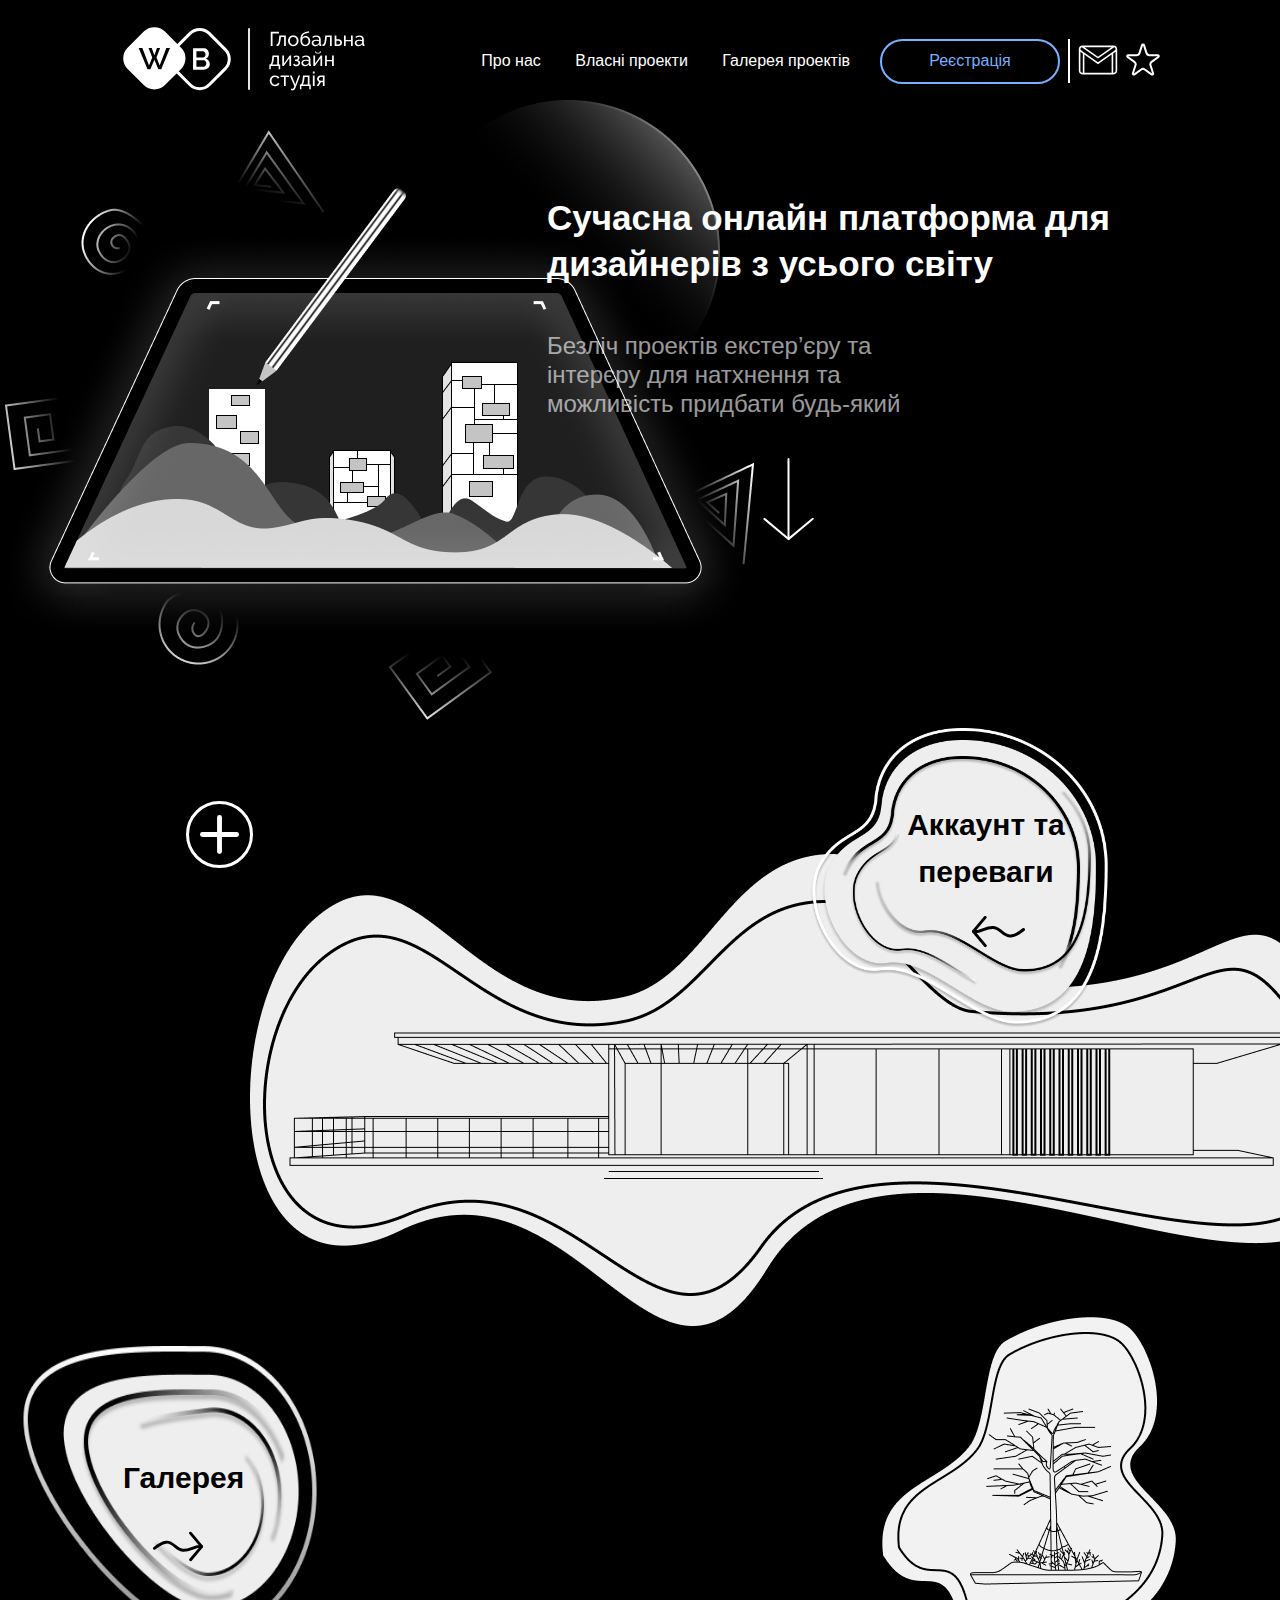
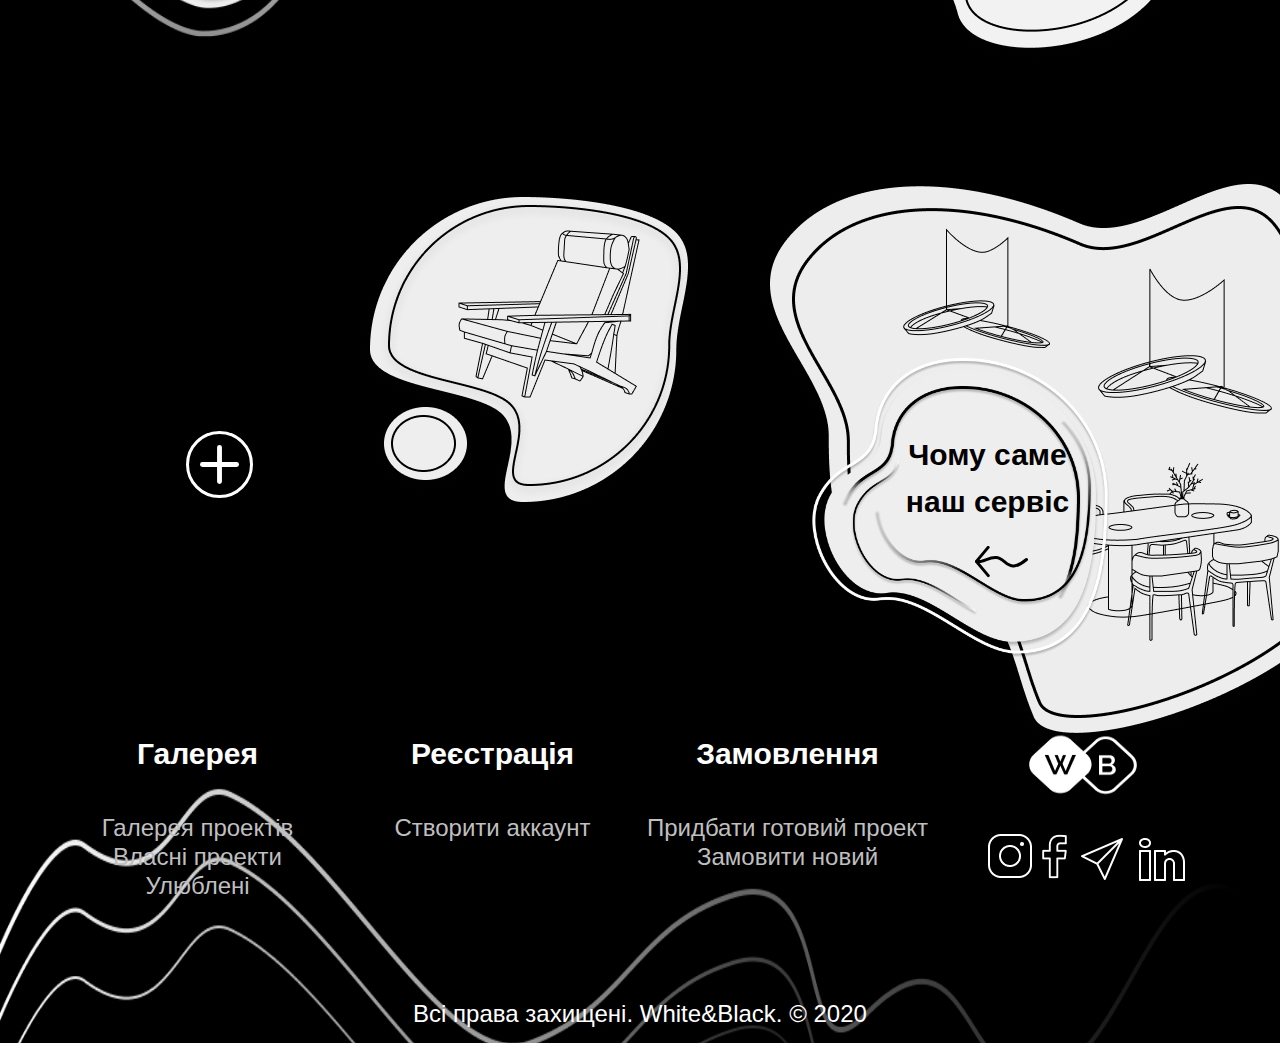
==== app/index.html @ 8dd47ee6 "1.0" ====
<!DOCTYPE html>
<html lang="en">
<head>
  <meta charset="UTF-8">
  <meta name="viewport" content="width=device-width, initial-scale=1.0">
  <meta http-equiv="X-UA-Compatible" content="ie=edge">
  <title>PhotoVorot</title>
  <link href="https://fonts.googleapis.com/css?family=Fira+Sans:100,300,400,500,800&display=swap" rel="stylesheet">
  <link rel="stylesheet" href="css/style.min.css">
</head>
<body>

    
  <header class="header">

    
    <div class="header__logo">
      <svg width="263" height="76" viewBox="0 0 263 76" fill="none" xmlns="http://www.w3.org/2000/svg">
        <path d="M92.7915 43.1704C92.7915 44.0304 92.6115 44.8004 92.2515 45.4804C91.9115 46.1604 91.4415 46.7404 90.8415 47.2204C90.2615 47.6804 89.5715 48.0404 88.7715 48.3004C87.9715 48.5404 87.1215 48.6604 86.2215 48.6604H76.0515V27.3604H87.0315C87.7715 27.3604 88.4415 27.5204 89.0415 27.8404C89.6415 28.1604 90.1515 28.5804 90.5715 29.1004C90.9915 29.6004 91.3115 30.1804 91.5315 30.8404C91.7715 31.4804 91.8915 32.1304 91.8915 32.7904C91.8915 33.8304 91.6215 34.8104 91.0815 35.7304C90.5615 36.6304 89.8115 37.3004 88.8315 37.7404C90.0515 38.1004 91.0115 38.7604 91.7115 39.7204C92.4315 40.6604 92.7915 41.8104 92.7915 43.1704ZM89.3415 42.5404C89.3415 42.1004 89.2615 41.6804 89.1015 41.2804C88.9615 40.8804 88.7615 40.5304 88.5015 40.2304C88.2615 39.9304 87.9615 39.6904 87.6015 39.5104C87.2415 39.3304 86.8515 39.2404 86.4315 39.2404H79.4115V45.7504H86.2215C86.6615 45.7504 87.0715 45.6704 87.4515 45.5104C87.8315 45.3304 88.1615 45.1004 88.4415 44.8204C88.7215 44.5204 88.9415 44.1804 89.1015 43.8004C89.2615 43.4004 89.3415 42.9804 89.3415 42.5404ZM79.4115 30.2704V36.5404H85.5915C86.0115 36.5404 86.3915 36.4604 86.7315 36.3004C87.0915 36.1404 87.4015 35.9304 87.6615 35.6704C87.9415 35.3904 88.1515 35.0604 88.2915 34.6804C88.4515 34.3004 88.5315 33.8804 88.5315 33.4204C88.5315 32.5004 88.2715 31.7504 87.7515 31.1704C87.2315 30.5704 86.5715 30.2704 85.7715 30.2704H79.4115Z" fill="white"/>
        <path d="M56.9502 47.6572C51.6781 42.3852 51.6781 33.8374 56.9502 28.5654L73.0936 12.422C78.3657 7.1499 86.9134 7.14991 92.1855 12.422L108.329 28.5654C113.601 33.8374 113.601 42.3852 108.329 47.6572L92.1855 63.8006C86.9134 69.0727 78.3657 69.0727 73.0936 63.8006L56.9502 47.6572Z" stroke="white" stroke-width="3"/>
        <rect y="37.3566" width="52.8302" height="52.8302" rx="15" transform="rotate(-45 0 37.3566)" fill="white"/>
        <path d="M31.5547 27.0711H34.7347L37.3447 34.3011L39.9847 27.0711H43.1347L39.5047 36.5511L42.6847 44.3811L49.3147 26.9811H53.0047L44.2147 48.2811H41.3347L37.3747 38.7411L33.3847 48.2811H30.5047L21.7147 26.9811H25.3747L32.0347 44.3811L35.2147 36.5511L31.5547 27.0711Z" fill="black"/>
        <line opacity="0.9" x1="132" y1="68" x2="132" y2="8" stroke="white" stroke-width="2" stroke-linecap="round"/>
        <path d="M161.92 12.4H155.54V25H153.74V10.8H161.92V12.4ZM159.346 23.56C159.772 23.52 160.126 23.42 160.406 23.26C160.699 23.0867 160.939 22.7867 161.126 22.36C161.326 21.92 161.492 21.3133 161.626 20.54C161.759 19.7533 161.892 18.7333 162.026 17.48L162.346 14.56H168.846V25H167.126V15.94H163.966L163.666 18.2C163.479 19.56 163.279 20.68 163.066 21.56C162.866 22.4267 162.612 23.12 162.306 23.64C161.999 24.1467 161.632 24.5067 161.206 24.72C160.779 24.9333 160.259 25.06 159.646 25.1L159.346 23.56ZM176.281 25.2C175.494 25.2 174.774 25.0533 174.121 24.76C173.481 24.4667 172.927 24.0733 172.461 23.58C172.007 23.0867 171.654 22.5133 171.401 21.86C171.147 21.2067 171.021 20.52 171.021 19.8C171.021 19.0667 171.147 18.3733 171.401 17.72C171.667 17.0667 172.027 16.4933 172.481 16C172.947 15.5067 173.501 15.1133 174.141 14.82C174.794 14.5267 175.507 14.38 176.281 14.38C177.054 14.38 177.767 14.5267 178.421 14.82C179.074 15.1133 179.627 15.5067 180.081 16C180.547 16.4933 180.907 17.0667 181.161 17.72C181.427 18.3733 181.561 19.0667 181.561 19.8C181.561 20.52 181.434 21.2067 181.181 21.86C180.927 22.5133 180.567 23.0867 180.101 23.58C179.634 24.0733 179.074 24.4667 178.421 24.76C177.781 25.0533 177.067 25.2 176.281 25.2ZM172.821 19.82C172.821 20.3667 172.907 20.8733 173.081 21.34C173.267 21.8067 173.514 22.2133 173.821 22.56C174.141 22.9067 174.507 23.18 174.921 23.38C175.347 23.58 175.801 23.68 176.281 23.68C176.761 23.68 177.207 23.58 177.621 23.38C178.047 23.18 178.421 22.9067 178.741 22.56C179.061 22.2 179.307 21.7867 179.481 21.32C179.667 20.84 179.761 20.3267 179.761 19.78C179.761 19.2467 179.667 18.7467 179.481 18.28C179.307 17.8 179.061 17.3867 178.741 17.04C178.421 16.68 178.047 16.4 177.621 16.2C177.207 16 176.761 15.9 176.281 15.9C175.801 15.9 175.347 16.0067 174.921 16.22C174.507 16.42 174.141 16.7 173.821 17.06C173.514 17.4067 173.267 17.82 173.081 18.3C172.907 18.7667 172.821 19.2733 172.821 19.82ZM188.753 12.48C187.713 12.7467 186.893 13.2067 186.293 13.86C185.693 14.5133 185.3 15.4533 185.113 16.68C185.58 16.12 186.113 15.7 186.713 15.42C187.313 15.1267 187.96 14.98 188.653 14.98C189.32 14.98 189.933 15.1133 190.493 15.38C191.067 15.6333 191.56 15.9933 191.973 16.46C192.387 16.9267 192.707 17.48 192.933 18.12C193.173 18.7467 193.293 19.4267 193.293 20.16C193.293 20.9067 193.167 21.5933 192.913 22.22C192.673 22.8333 192.333 23.36 191.893 23.8C191.453 24.24 190.92 24.5867 190.293 24.84C189.68 25.08 188.993 25.2 188.233 25.2C186.633 25.2 185.42 24.64 184.593 23.52C183.767 22.4 183.353 20.7667 183.353 18.62C183.353 16.4467 183.8 14.74 184.693 13.5C185.6 12.2467 186.913 11.4067 188.633 10.98L191.933 10.18L192.253 11.62L188.753 12.48ZM185.153 20.04C185.153 20.5733 185.233 21.0667 185.393 21.52C185.553 21.9733 185.773 22.3667 186.053 22.7C186.347 23.0333 186.687 23.2933 187.073 23.48C187.473 23.6667 187.907 23.76 188.373 23.76C188.827 23.76 189.247 23.6733 189.633 23.5C190.02 23.3267 190.347 23.0867 190.613 22.78C190.893 22.46 191.107 22.08 191.253 21.64C191.413 21.2 191.493 20.72 191.493 20.2C191.493 19.6667 191.413 19.18 191.253 18.74C191.093 18.2867 190.873 17.9 190.593 17.58C190.313 17.26 189.973 17.0133 189.573 16.84C189.173 16.6667 188.733 16.58 188.253 16.58C187.787 16.58 187.36 16.6667 186.973 16.84C186.6 17 186.28 17.2333 186.013 17.54C185.747 17.8467 185.533 18.2133 185.373 18.64C185.227 19.0533 185.153 19.52 185.153 20.04ZM198.17 25.2C197.677 25.2 197.217 25.12 196.79 24.96C196.364 24.7867 195.99 24.5533 195.67 24.26C195.364 23.9667 195.117 23.6267 194.93 23.24C194.757 22.84 194.67 22.4067 194.67 21.94C194.67 21.46 194.777 21.0267 194.99 20.64C195.204 20.24 195.504 19.9 195.89 19.62C196.29 19.34 196.757 19.12 197.29 18.96C197.837 18.8 198.43 18.72 199.07 18.72C199.577 18.72 200.09 18.7667 200.61 18.86C201.13 18.9533 201.59 19.08 201.99 19.24V18.4C201.99 17.5467 201.75 16.88 201.27 16.4C200.79 15.9067 200.11 15.66 199.23 15.66C198.177 15.66 197.07 16.0667 195.91 16.88L195.33 15.74C196.677 14.8333 198.03 14.38 199.39 14.38C200.764 14.38 201.83 14.7467 202.59 15.48C203.364 16.2133 203.75 17.2467 203.75 18.58V22.84C203.75 23.2533 203.937 23.4667 204.31 23.48V25C204.124 25.0267 203.97 25.0467 203.85 25.06C203.73 25.0733 203.604 25.08 203.47 25.08C203.124 25.08 202.844 24.98 202.63 24.78C202.43 24.5667 202.31 24.3133 202.27 24.02L202.23 23.28C201.764 23.9067 201.17 24.3867 200.45 24.72C199.744 25.04 198.984 25.2 198.17 25.2ZM198.63 23.88C199.257 23.88 199.837 23.7667 200.37 23.54C200.917 23.3 201.33 22.9867 201.61 22.6C201.864 22.3467 201.99 22.0867 201.99 21.82V20.28C201.137 19.9467 200.25 19.78 199.33 19.78C198.45 19.78 197.73 19.9667 197.17 20.34C196.624 20.7133 196.35 21.2 196.35 21.8C196.35 22.0933 196.404 22.3667 196.51 22.62C196.63 22.8733 196.79 23.0933 196.99 23.28C197.204 23.4667 197.45 23.6133 197.73 23.72C198.01 23.8267 198.31 23.88 198.63 23.88ZM205.244 23.56C205.671 23.52 206.024 23.42 206.304 23.26C206.597 23.0867 206.837 22.7867 207.024 22.36C207.224 21.92 207.391 21.3133 207.524 20.54C207.657 19.7533 207.791 18.7333 207.924 17.48L208.244 14.56H214.744V25H213.024V15.94H209.864L209.564 18.2C209.377 19.56 209.177 20.68 208.964 21.56C208.764 22.4267 208.511 23.12 208.204 23.64C207.897 24.1467 207.531 24.5067 207.104 24.72C206.677 24.9333 206.157 25.06 205.544 25.1L205.244 23.56ZM217.659 14.56H219.379V18.16H221.359C221.813 18.16 222.253 18.2333 222.679 18.38C223.119 18.5133 223.506 18.7267 223.839 19.02C224.186 19.3 224.466 19.66 224.679 20.1C224.893 20.5267 224.999 21.0333 224.999 21.62C224.999 22.2067 224.893 22.7133 224.679 23.14C224.466 23.5667 224.186 23.92 223.839 24.2C223.506 24.4667 223.119 24.6667 222.679 24.8C222.239 24.9333 221.793 25 221.339 25H217.659V14.56ZM221.339 23.52C221.913 23.52 222.373 23.3667 222.719 23.06C223.079 22.74 223.259 22.26 223.259 21.62C223.259 20.9667 223.066 20.4733 222.679 20.14C222.306 19.8067 221.866 19.64 221.359 19.64H219.379V23.52H221.339ZM228.715 18.9H233.995V14.56H235.715V25H233.995V20.36H228.715V25H226.995V14.56H228.715V18.9ZM241.276 25.2C240.782 25.2 240.322 25.12 239.896 24.96C239.469 24.7867 239.096 24.5533 238.776 24.26C238.469 23.9667 238.222 23.6267 238.036 23.24C237.862 22.84 237.776 22.4067 237.776 21.94C237.776 21.46 237.882 21.0267 238.096 20.64C238.309 20.24 238.609 19.9 238.996 19.62C239.396 19.34 239.862 19.12 240.396 18.96C240.942 18.8 241.536 18.72 242.176 18.72C242.682 18.72 243.196 18.7667 243.716 18.86C244.236 18.9533 244.696 19.08 245.096 19.24V18.4C245.096 17.5467 244.856 16.88 244.376 16.4C243.896 15.9067 243.216 15.66 242.336 15.66C241.282 15.66 240.176 16.0667 239.016 16.88L238.436 15.74C239.782 14.8333 241.136 14.38 242.496 14.38C243.869 14.38 244.936 14.7467 245.696 15.48C246.469 16.2133 246.856 17.2467 246.856 18.58V22.84C246.856 23.2533 247.042 23.4667 247.416 23.48V25C247.229 25.0267 247.076 25.0467 246.956 25.06C246.836 25.0733 246.709 25.08 246.576 25.08C246.229 25.08 245.949 24.98 245.736 24.78C245.536 24.5667 245.416 24.3133 245.376 24.02L245.336 23.28C244.869 23.9067 244.276 24.3867 243.556 24.72C242.849 25.04 242.089 25.2 241.276 25.2ZM241.736 23.88C242.362 23.88 242.942 23.7667 243.476 23.54C244.022 23.3 244.436 22.9867 244.716 22.6C244.969 22.3467 245.096 22.0867 245.096 21.82V20.28C244.242 19.9467 243.356 19.78 242.436 19.78C241.556 19.78 240.836 19.9667 240.276 20.34C239.729 20.7133 239.456 21.2 239.456 21.8C239.456 22.0933 239.509 22.3667 239.616 22.62C239.736 22.8733 239.896 23.0933 240.096 23.28C240.309 23.4667 240.556 23.6133 240.836 23.72C241.116 23.8267 241.416 23.88 241.736 23.88ZM152.36 43.48H152.96C153.28 43.4 153.547 43.2533 153.76 43.04C153.987 42.8267 154.18 42.5 154.34 42.06C154.5 41.6067 154.64 41.0133 154.76 40.28C154.88 39.5333 155 38.6 155.12 37.48L155.44 34.56H161.94V43.48H163.18V48.28H161.66V45H153.82V48.28H152.36V43.48ZM160.22 43.48V35.94H157.06L156.76 38.2C156.573 39.64 156.36 40.78 156.12 41.62C155.893 42.4467 155.613 43.0667 155.28 43.48H160.22ZM167.016 42.52L172.696 34.56H174.116V45H172.396V37.2L166.816 45H165.296V34.56H167.016V42.52ZM176.434 35.64C177.207 34.8 178.2 34.38 179.414 34.38C180.334 34.38 181.074 34.6133 181.634 35.08C182.194 35.5333 182.474 36.1467 182.474 36.92C182.474 37.5333 182.307 38.0533 181.974 38.48C181.654 38.8933 181.214 39.1333 180.654 39.2C181.414 39.2933 182.007 39.5867 182.434 40.08C182.874 40.56 183.094 41.18 183.094 41.94C183.094 42.42 183 42.86 182.814 43.26C182.64 43.66 182.387 44.0067 182.054 44.3C181.72 44.58 181.32 44.8 180.854 44.96C180.4 45.12 179.894 45.2 179.334 45.2C178 45.2 176.927 44.6933 176.114 43.68L177.054 42.46C177.36 42.8867 177.7 43.2 178.074 43.4C178.447 43.5867 178.887 43.68 179.394 43.68C180.034 43.68 180.527 43.5333 180.874 43.24C181.22 42.9333 181.394 42.5 181.394 41.94C181.394 41.3 181.167 40.8133 180.714 40.48C180.26 40.1333 179.6 39.96 178.734 39.96H178.034V38.62H178.734C179.387 38.62 179.9 38.48 180.274 38.2C180.66 37.92 180.854 37.54 180.854 37.06C180.854 36.66 180.714 36.3467 180.434 36.12C180.154 35.88 179.774 35.76 179.294 35.76C178.6 35.76 177.934 36.0533 177.294 36.64L176.434 35.64ZM187.897 45.2C187.404 45.2 186.944 45.12 186.517 44.96C186.09 44.7867 185.717 44.5533 185.397 44.26C185.09 43.9667 184.844 43.6267 184.657 43.24C184.484 42.84 184.397 42.4067 184.397 41.94C184.397 41.46 184.504 41.0267 184.717 40.64C184.93 40.24 185.23 39.9 185.617 39.62C186.017 39.34 186.484 39.12 187.017 38.96C187.564 38.8 188.157 38.72 188.797 38.72C189.304 38.72 189.817 38.7667 190.337 38.86C190.857 38.9533 191.317 39.08 191.717 39.24V38.4C191.717 37.5467 191.477 36.88 190.997 36.4C190.517 35.9067 189.837 35.66 188.957 35.66C187.904 35.66 186.797 36.0667 185.637 36.88L185.057 35.74C186.404 34.8333 187.757 34.38 189.117 34.38C190.49 34.38 191.557 34.7467 192.317 35.48C193.09 36.2133 193.477 37.2467 193.477 38.58V42.84C193.477 43.2533 193.664 43.4667 194.037 43.48V45C193.85 45.0267 193.697 45.0467 193.577 45.06C193.457 45.0733 193.33 45.08 193.197 45.08C192.85 45.08 192.57 44.98 192.357 44.78C192.157 44.5667 192.037 44.3133 191.997 44.02L191.957 43.28C191.49 43.9067 190.897 44.3867 190.177 44.72C189.47 45.04 188.71 45.2 187.897 45.2ZM188.357 43.88C188.984 43.88 189.564 43.7667 190.097 43.54C190.644 43.3 191.057 42.9867 191.337 42.6C191.59 42.3467 191.717 42.0867 191.717 41.82V40.28C190.864 39.9467 189.977 39.78 189.057 39.78C188.177 39.78 187.457 39.9667 186.897 40.34C186.35 40.7133 186.077 41.2 186.077 41.8C186.077 42.0933 186.13 42.3667 186.237 42.62C186.357 42.8733 186.517 43.0933 186.717 43.28C186.93 43.4667 187.177 43.6133 187.457 43.72C187.737 43.8267 188.037 43.88 188.357 43.88ZM204.051 30.4C203.997 31.1467 203.697 31.7067 203.151 32.08C202.604 32.44 201.884 32.62 200.991 32.62C200.097 32.62 199.377 32.44 198.831 32.08C198.284 31.7067 197.984 31.1467 197.931 30.4H198.991C199.017 30.9467 199.204 31.3133 199.551 31.5C199.911 31.6733 200.391 31.76 200.991 31.76C201.591 31.76 202.064 31.6733 202.411 31.5C202.771 31.3133 202.964 30.9467 202.991 30.4H204.051ZM198.071 42.52L203.751 34.56H205.171V45H203.451V37.2L197.871 45H196.351V34.56H198.071V42.52ZM209.809 38.9H215.089V34.56H216.809V45H215.089V40.36H209.809V45H208.089V34.56H209.809V38.9ZM152.72 59.76C152.72 59.0267 152.847 58.3333 153.1 57.68C153.353 57.0267 153.713 56.46 154.18 55.98C154.647 55.4867 155.2 55.1 155.84 54.82C156.493 54.5267 157.22 54.38 158.02 54.38C159.06 54.38 159.953 54.6133 160.7 55.08C161.46 55.5333 162.033 56.1467 162.42 56.92L160.7 57.46C160.433 56.9667 160.06 56.5867 159.58 56.32C159.1 56.04 158.567 55.9 157.98 55.9C157.5 55.9 157.047 56 156.62 56.2C156.193 56.3867 155.827 56.6533 155.52 57C155.213 57.3467 154.967 57.7533 154.78 58.22C154.607 58.6867 154.52 59.2 154.52 59.76C154.52 60.3067 154.613 60.82 154.8 61.3C154.987 61.78 155.233 62.2 155.54 62.56C155.86 62.9067 156.227 63.18 156.64 63.38C157.067 63.58 157.52 63.68 158 63.68C158.307 63.68 158.607 63.64 158.9 63.56C159.207 63.4667 159.48 63.3467 159.72 63.2C159.973 63.0533 160.193 62.8867 160.38 62.7C160.567 62.5 160.7 62.2867 160.78 62.06L162.5 62.58C162.34 62.9667 162.113 63.32 161.82 63.64C161.54 63.96 161.207 64.2333 160.82 64.46C160.433 64.6867 160 64.8667 159.52 65C159.053 65.1333 158.56 65.2 158.04 65.2C157.253 65.2 156.533 65.0533 155.88 64.76C155.227 64.4667 154.667 64.0733 154.2 63.58C153.733 63.0867 153.367 62.5133 153.1 61.86C152.847 61.1933 152.72 60.4933 152.72 59.76ZM168.714 65H166.994V56.08H163.494V54.56H172.214V56.08H168.714V65ZM174.025 67.38C174.252 67.58 174.472 67.72 174.685 67.8C174.912 67.88 175.145 67.92 175.385 67.92C175.732 67.92 176.058 67.7067 176.365 67.28C176.672 66.8533 176.978 66.0933 177.285 65L172.865 54.56H174.685L178.245 63.42L181.485 54.56H183.165L178.605 66.44C178.378 67.0267 178.152 67.5133 177.925 67.9C177.712 68.2867 177.478 68.5933 177.225 68.82C176.985 69.06 176.725 69.2267 176.445 69.32C176.165 69.4133 175.858 69.46 175.525 69.46C175.178 69.46 174.885 69.42 174.645 69.34C174.418 69.26 174.212 69.12 174.025 68.92V67.38ZM182.926 63.48H183.526C183.846 63.4 184.113 63.2533 184.326 63.04C184.553 62.8267 184.746 62.5 184.906 62.06C185.066 61.6067 185.206 61.0133 185.326 60.28C185.446 59.5333 185.566 58.6 185.686 57.48L186.006 54.56H192.506V63.48H193.746V68.28H192.226V65H184.386V68.28H182.926V63.48ZM190.786 63.48V55.94H187.626L187.326 58.2C187.14 59.64 186.926 60.78 186.686 61.62C186.46 62.4467 186.18 63.0667 185.846 63.48H190.786ZM195.862 65V54.56H197.622V65H195.862ZM195.862 52.6V50.4H197.622V52.6H195.862ZM202.19 60.92C201.603 60.7067 201.117 60.3533 200.73 59.86C200.343 59.3667 200.15 58.72 200.15 57.92C200.15 57.4267 200.237 56.9733 200.41 56.56C200.597 56.1467 200.85 55.7933 201.17 55.5C201.49 55.1933 201.863 54.96 202.29 54.8C202.717 54.64 203.183 54.56 203.69 54.56H207.59V65H205.87V61.22H203.89L201.61 65H199.61L202.19 60.92ZM205.87 59.7V56.08H203.79C203.563 56.08 203.337 56.12 203.11 56.2C202.883 56.28 202.677 56.4 202.49 56.56C202.317 56.72 202.17 56.9133 202.05 57.14C201.943 57.3667 201.89 57.6267 201.89 57.92C201.89 58.48 202.07 58.92 202.43 59.24C202.79 59.5467 203.21 59.7 203.69 59.7H205.87Z" fill="white"/>
        </svg>  
    </div>

    <div class="header__links">

      <ul class="header__links-ul">
        <li class="header__links-li">Про нас</li>
        <li class="header__links-li">Власні проекти</li>
        <li class="header__links-li">Галерея проектів</li>
      </ul>

      <button class="header__links-button">Реєстрація</button>

      <div class="header__links-splash"></div>

      <div class="header__links-send">
        <svg width="40" height="30" viewBox="0 0 40 30" fill="none" xmlns="http://www.w3.org/2000/svg">
          <path d="M4.39999 0.600006C2.42499 0.600006 0.809363 2.21251 0.799988 4.18751C0.799988 4.18751 0.799988 4.19063 0.799988 4.19376C0.799988 4.19688 0.799988 4.19688 0.799988 4.20001V25.8C0.799988 27.7781 2.42186 29.4 4.39999 29.4H35.6C37.5781 29.4 39.2 27.7781 39.2 25.8V4.20001C39.2 4.19688 39.2 4.19688 39.2 4.19376C39.2 4.19063 39.2 4.18751 39.2 4.18751C39.1906 2.21251 37.575 0.600006 35.6 0.600006H4.39999ZM6.48124 2.20001H33.5219L20 11.625L6.48124 2.20001ZM3.81874 2.29376L20 13.575L36.1844 2.29376C37.0031 2.54063 37.5937 3.28438 37.6 4.19063C37.5969 4.35938 37.425 4.69688 37.175 4.96876C36.9219 5.24376 36.675 5.41563 36.675 5.41563L36.6719 5.42188L20 17.2219L3.32811 5.42188L3.32499 5.41563C3.32499 5.41563 3.07811 5.24376 2.82499 4.96876C2.57499 4.69688 2.40311 4.35938 2.39999 4.19063C2.40624 3.28438 2.99686 2.54063 3.81874 2.29376ZM2.39999 6.72188L2.40624 6.72813L2.41249 6.73126V6.73438L4.79999 8.42188V27.8H4.39999C3.28749 27.8 2.39999 26.9125 2.39999 25.8V6.72188ZM37.6 6.72188V25.8C37.6 26.9125 36.7125 27.8 35.6 27.8H35.2V8.42188L37.5875 6.73438V6.73126L37.6 6.72188ZM6.39999 9.55313L20 19.1781L33.6 9.55313V27.8H6.39999V9.55313Z" fill="white"/>
          </svg>          
      </div>
      <div class="header__links-star">
        <svg width="34" height="33" viewBox="0 0 34 33" fill="none" xmlns="http://www.w3.org/2000/svg">
          <path d="M16.0489 2.16311C16.3483 1.24181 17.6517 1.2418 17.9511 2.16312L20.5392 10.1287C20.9408 11.3647 22.0927 12.2016 23.3924 12.2016H31.7679C32.7366 12.2016 33.1394 13.4412 32.3557 14.0106L25.5798 18.9336C24.5283 19.6976 24.0883 21.0517 24.4899 22.2877L27.0781 30.2533C27.3775 31.1746 26.323 31.9407 25.5393 31.3713L18.7634 26.4483C17.7119 25.6844 16.2881 25.6844 15.2366 26.4483L8.46073 31.3713C7.67702 31.9407 6.62254 31.1746 6.92189 30.2533L9.51006 22.2877C9.91168 21.0517 9.47171 19.6976 8.42025 18.9336L1.64433 14.0106C0.860627 13.4412 1.26339 12.2016 2.23212 12.2016H10.6076C11.9073 12.2016 13.0592 11.3647 13.4608 10.1287L16.0489 2.16311Z" stroke="white" stroke-width="2"/>
          </svg>
          
      </div>
    </div>

  </header>

<div class="main">





  <div class="info">

    <div class="text">
      <div class="info-h2">Сучасна онлайн платформа для дизайнерів з усього світу</div>

      <div class="info-p">Безліч проектів екстер’єру та інтерєру для натхнення та можливість придбати будь-який</div>



    </div>


    <div class="info-arrow">
      <a href="#">
        <img src="./img/main-arrows.svg" alt="">
      </a>
    </div>


  </div>

<div class="in-account">

  <button class="account-btn"><svg width="67" height="67" viewBox="0 0 67 67" fill="none" xmlns="http://www.w3.org/2000/svg">
    <circle cx="33.5" cy="33.5" r="32" stroke="white" stroke-width="3"/>
    <rect x="31.0625" y="14" width="4.875" height="39" rx="2.4375" fill="white"/>
    <rect x="14" y="35.9375" width="4.875" height="39" rx="2.4375" transform="rotate(-90 14 35.9375)" fill="white"/>
    </svg>
    </button>

    <div class="main-title">
      <div class="main-title__text">Аккаунт та переваги</div>
      <div class="main-title__str"><svg width="53" height="32" viewBox="0 0 53 32" fill="none" xmlns="http://www.w3.org/2000/svg">
  <path d="M2.50397 15.4L6 15.4C11.8579 13.877 14.9544 11.2077 21 11.5C28.7647 11.8754 31.2681 20.8056 39 20C44.4725 19.4298 51.5 13.5 51.5 13.5" stroke="black" stroke-width="3" stroke-linecap="round"/>
  <line x1="1.51973" y1="15.642" x2="13.2571" y2="29.6301" stroke="black" stroke-width="3" stroke-linecap="round"/>
  <line x1="13.1462" y1="1.40883" x2="1.40881" y2="15.3969" stroke="black" stroke-width="3" stroke-linecap="round"/>
  </svg>
  </div>
      <div class="main-image">
        <img src="./img/account-bg-2.png" alt="">
      </div>
    </div>
    
    <div class="account-img">
      <img src="./img/account-bg-1.png" alt="">
    </div>

</div>

  <div class="account">

      <div class="account__info-title">
        <div class="account__info-title-text">Аккаунт та переваги</div>
        <button class="account__info-title-button">Реєстрація</button>
        <img src="./img/account-bg-3.png" alt="">
      </div>

    <div class="account__info-advntgs">
      <div class="account__info-advntgs-title">Чому варто створити аккаунт:</div>

      <div class="account__info-advntgs-list">

        <div class="account__info-advntgs-list__item"><div class="account__info-advntgs-list__item-text">Зареєструвавшись ви отримаєте можливісь додавати власні проєкти</div></div>
        <div class="account__info-advntgs-list__item"><div class="account__info-advntgs-list__item-text">У вас з’явиться можливість відібрати улюблені проєки, які надалі зберігатимуться на сторінці «улюблені»</div></div>
        <div class="account__info-advntgs-list__item"><div class="account__info-advntgs-list__item-text">Вам надсилатимуть сповіщення якщо хтось зацікавиться вашою роботою</div></div>


      </div>
    </div>

    
  </div>

<div class="in-galerry">
  <div class="galerry-title">
    <div class="galerry-title__text">Галерея</div>
    <div class="galerry-title__str"><svg width="53" height="32" viewBox="0 0 53 32" fill="none" xmlns="http://www.w3.org/2000/svg">
<path d="M2.50397 15.4L6 15.4C11.8579 13.877 14.9544 11.2077 21 11.5C28.7647 11.8754 31.2681 20.8056 39 20C44.4725 19.4298 51.5 13.5 51.5 13.5" stroke="black" stroke-width="3" stroke-linecap="round"/>
<line x1="1.51973" y1="15.642" x2="13.2571" y2="29.6301" stroke="black" stroke-width="3" stroke-linecap="round"/>
<line x1="13.1462" y1="1.40883" x2="1.40881" y2="15.3969" stroke="black" stroke-width="3" stroke-linecap="round"/>
</svg>
</div>

<div class="galerry-title__image">
  <img src="./img/galerry-bg-2.png" alt="">
</div>

  </div>



  <button class="galerry-btn"><svg width="67" height="67" viewBox="0 0 67 67" fill="none" xmlns="http://www.w3.org/2000/svg">
    <circle cx="33.5" cy="33.5" r="32" stroke="white" stroke-width="3"/>
    <rect x="31.0625" y="14" width="4.875" height="39" rx="2.4375" fill="white"/>
    <rect x="14" y="35.9375" width="4.875" height="39" rx="2.4375" transform="rotate(-90 14 35.9375)" fill="white"/>
    </svg>
    </button>

    <div class="galerry-img">
      <img src="./img/galerry-bg-1.png" alt="">
    </div>
  </div>

  <div class="galerry">

      <div class="galerry__info-title">
        <div class="galerry__info-title-text">Галерея</div>
        <button class="galerry__info-title-button">Реєстрація</button>
        <img src="./img/galerry-bg-3.png" alt="">
      </div>

    <div class="galerry__info-advntgs">
      <div class="galerry__info-advntgs-title">Функціонал для зручності:</div>

      <div class="galerry__info-advntgs-list">
        <div class="galerry__info-advntgs-list__item"><div class="galerry__info-advntgs-list__item-text">У галереї є пошук за площею, що має чотири градації, що є надзвичайно зручно для пошуку вже готового проекту</div></div>
        <div class="galerry__info-advntgs-list__item"><div class="galerry__info-advntgs-list__item-text">Також галерея має поділ на єкстер’єр та інтер’єр для зручності в пошуку</div></div>
      </div>
    </div>


  </div>



  <div class="in-service">

    <button class="service-btn"><svg width="67" height="67" viewBox="0 0 67 67" fill="none" xmlns="http://www.w3.org/2000/svg">
      <circle cx="33.5" cy="33.5" r="32" stroke="white" stroke-width="3"/>
      <rect x="31.0625" y="14" width="4.875" height="39" rx="2.4375" fill="white"/>
      <rect x="14" y="35.9375" width="4.875" height="39" rx="2.4375" transform="rotate(-90 14 35.9375)" fill="white"/>
      </svg>
      </button>
  
      <div class="service-title">
        <div class="service-title__text">Чому саме наш сервіс</div>
        <div class="service-title__str"><svg width="53" height="32" viewBox="0 0 53 32" fill="none" xmlns="http://www.w3.org/2000/svg">
    <path d="M2.50397 15.4L6 15.4C11.8579 13.877 14.9544 11.2077 21 11.5C28.7647 11.8754 31.2681 20.8056 39 20C44.4725 19.4298 51.5 13.5 51.5 13.5" stroke="black" stroke-width="3" stroke-linecap="round"/>
    <line x1="1.51973" y1="15.642" x2="13.2571" y2="29.6301" stroke="black" stroke-width="3" stroke-linecap="round"/>
    <line x1="13.1462" y1="1.40883" x2="1.40881" y2="15.3969" stroke="black" stroke-width="3" stroke-linecap="round"/>
    </svg>
    </div>
        <div class="service-image">
          <img src="./img/account-bg-2.png" alt="">
        </div>
      </div>

  
      <div class="service-img">
        <img src="./img/service-bg-1.png" alt="">
      </div>

      <div class="service-img-2">
        <img src="./img/service-bg-1-2.png" alt="">
      </div>

  </div>


  <div class="service">

    <div class="service__info-title">
      <div class="service__info-title-text">Чому саме наш сервіс</div>
      <button class="service__info-title-button">Замовити проект</button>
      <img src="./img/service-bg-3.png" alt="">
    </div>

  <div class="service__info-advntgs">
    <div class="service__info-advntgs-title">Обирай нас тому що:</div>

    <div class="service__info-advntgs-list">
      <div class="service__info-advntgs-list__item"><div class="service__info-advntgs-list__item-text">У нас ви можете замовити як вже готовий проект із галереї, так і втілити власні ідеї</div></div>
      <div class="service__info-advntgs-list__item"><div class="service__info-advntgs-list__item-text">Можна домовитися з будь-яким автором.</div></div>
      <div class="service__info-advntgs-list__item"><div class="service__info-advntgs-list__item-text"> Лише якісні дизайни екстер’єрів та інтер’єрів</div></div>
    </div>
  </div>

  
</div>

</div>


<footer class="footer">


    <div class="footer__galerry">
      <div class="footer__galerry-text">Галерея</div>
      <div class="footer__galerry-suptext">
        <div class="footer__galerry-suptext__item">Галерея проектів</div>
        <div class="footer__galerry-suptext__item">Власні проекти</div>
        <div class="footer__galerry-suptext__item">Улюблені</div>
      </div>
    </div>

    <div class="footer__registration">
      <div class="footer__registration-text">Реєстрація</div>
      <div class="footer__registration-suptext">
        <div class="footer__registration-suptext-item">Створити аккаунт</div>
      </div>
    </div>

    <div class="footer__ordering">
      <div class="footer__ordering-text">Замовлення</div>
      <div class="footer__ordering-suptext">
        <div class="footer__ordering-suptext__item">Придбати готовий проект</div>
        <div class="footer__ordering-suptext__item">Замовити новий</div>

      </div>
    </div>

    <div class="footer__links">
      <div class="footer__links-logo">
        <a href="#">
          <img src="./img/footer-logo.png" alt="">
        </a>
      </div>
      <div class="footer__links-list">
        <div class="footer__links-list__items"><a href="#"><img src="./img/inst.png" alt=""></a></div>
        <div class="footer__links-list__items"><a href="#"><img src="./img/facebook.png" alt=""></a></div>
        <div class="footer__links-list__items"><a href="#"><img src="./img/telegram.png" alt=""></a></div>
        <div class="footer__links-list__items"><a href="#"><img src="./img/linkedin.png" alt=""></a></div>
      </div>
    
    </div>


  <div class="footer__text">
    <div class="footer__text-title">Всі права захищені. White&Black. © 2020</div>
  </div>

</footer>


  <script src="https://ajax.googleapis.com/ajax/libs/jquery/3.4.1/jquery.min.js"></script>
  <script src="js/libs.min.js"></script>
  <script src="js/main.js"></script>
</body>
</html>
---- app/css/style.min.css ----
/*! normalize.css v8.0.1 | MIT License | github.com/necolas/normalize.css */html{line-height:1.15;-webkit-text-size-adjust:100%}body{margin:0}main{display:block}h1{font-size:2em;margin:0.67em 0}hr{-webkit-box-sizing:content-box;box-sizing:content-box;height:0;overflow:visible}pre{font-family:monospace, monospace;font-size:1em}a{background-color:transparent}abbr[title]{border-bottom:none;text-decoration:underline;-webkit-text-decoration:underline dotted;text-decoration:underline dotted}b,strong{font-weight:bolder}code,kbd,samp{font-family:monospace, monospace;font-size:1em}small{font-size:80%}sub,sup{font-size:75%;line-height:0;position:relative;vertical-align:baseline}sub{bottom:-0.25em}sup{top:-0.5em}img{border-style:none}button,input,optgroup,select,textarea{font-family:inherit;font-size:100%;line-height:1.15;margin:0}button,input{overflow:visible}button,select{text-transform:none}button,[type="button"],[type="reset"],[type="submit"]{-webkit-appearance:button}button::-moz-focus-inner,[type="button"]::-moz-focus-inner,[type="reset"]::-moz-focus-inner,[type="submit"]::-moz-focus-inner{border-style:none;padding:0}button:-moz-focusring,[type="button"]:-moz-focusring,[type="reset"]:-moz-focusring,[type="submit"]:-moz-focusring{outline:1px dotted ButtonText}fieldset{padding:0.35em 0.75em 0.625em}legend{-webkit-box-sizing:border-box;box-sizing:border-box;color:inherit;display:table;max-width:100%;padding:0;white-space:normal}progress{vertical-align:baseline}textarea{overflow:auto}[type="checkbox"],[type="radio"]{-webkit-box-sizing:border-box;box-sizing:border-box;padding:0}[type="number"]::-webkit-inner-spin-button,[type="number"]::-webkit-outer-spin-button{height:auto}[type="search"]{-webkit-appearance:textfield;outline-offset:-2px}[type="search"]::-webkit-search-decoration{-webkit-appearance:none}::-webkit-file-upload-button{-webkit-appearance:button;font:inherit}details{display:block}summary{display:list-item}template{display:none}[hidden]{display:none}.slick-slider{position:relative;display:block;-webkit-box-sizing:border-box;box-sizing:border-box;-webkit-user-select:none;-moz-user-select:none;-ms-user-select:none;user-select:none;-webkit-touch-callout:none;-khtml-user-select:none;-ms-touch-action:pan-y;touch-action:pan-y;-webkit-tap-highlight-color:transparent}.slick-list{position:relative;display:block;overflow:hidden;margin:0;padding:0}.slick-list:focus{outline:none}.slick-list.dragging{cursor:pointer;cursor:hand}.slick-slider .slick-track,.slick-slider .slick-list{-webkit-transform:translate3d(0, 0, 0);-ms-transform:translate3d(0, 0, 0);transform:translate3d(0, 0, 0)}.slick-track{position:relative;top:0;left:0;display:block;margin-left:auto;margin-right:auto}.slick-track:before,.slick-track:after{display:table;content:''}.slick-track:after{clear:both}.slick-loading .slick-track{visibility:hidden}.slick-slide{display:none;float:left;height:100%;min-height:1px}[dir='rtl'] .slick-slide{float:right}.slick-slide img{display:block}.slick-slide.slick-loading img{display:none}.slick-slide.dragging img{pointer-events:none}.slick-initialized .slick-slide{display:block}.slick-loading .slick-slide{visibility:hidden}.slick-vertical .slick-slide{display:block;height:auto;border:1px solid transparent}.slick-arrow.slick-hidden{display:none}@font-face{font-family:Montserrat, sans-serif;src:url("https://fonts.googleapis.com/css2?family=Montserrat:wght@500&display=swap")}html{-webkit-box-sizing:border-box;box-sizing:border-box}*,*::before,*::after{-webkit-box-sizing:inherit;box-sizing:inherit}body{font-family:'Montserrat', sans-serif;font-weight:500;font-size:16px;background-color:#000;color:#fff}ul,li{margin:0;padding:0}button{cursor:pointer}.header{position:relative;height:100px;display:-webkit-box;display:-ms-flexbox;display:flex}.header__logo{margin-top:21px;margin-left:117px}.header__links{display:-webkit-inline-box;display:-ms-inline-flexbox;display:inline-flex;position:absolute;right:120px}.header__links-li{padding-right:30px;display:inline}.header__links-li:hover{color:#77b1ff;border-bottom:2px solid #77b1ff}.header__links-ul{margin-top:52px}.header__links-button{width:180px;height:45px;border:2px solid #77b1ff;border-radius:40px;color:#77b1ff;background-color:rgba(119,177,255,0);margin-top:39px}.header__links-splash{height:44px;width:2px;background-color:#fff;margin-top:39px;margin-left:8px;margin-right:8px}.header__links-send{margin-top:45px}.header__links-star{margin-top:43px;margin-left:8px}.info{display:-webkit-box;display:-ms-flexbox;display:flex;width:100%;height:700px;background-image:url(../img/info-background.png);background-repeat:no-repeat}.info-arrow{position:absolute;top:458px;right:465px}.text{display:block;position:absolute;right:122px;margin-top:95px}.info-h2{padding-right:0;width:611px;height:92px;font-style:normal;font-weight:bold;font-size:35px;line-height:131.4%}.info-p{margin-top:45px;width:414px;height:96px;font-style:normal;font-weight:500;font-size:24px;line-height:120.9%;opacity:0.6}.in-account{height:600px}.main-title{float:right;margin-right:180px}.main-title__text{position:relative;z-index:100;width:228px;height:96px;font-style:normal;font-weight:bold;font-size:30px;line-height:158.9%;display:-webkit-box;display:-ms-flexbox;display:flex;-webkit-box-align:center;-ms-flex-align:center;align-items:center;text-align:center;color:#000000}.main-title__str{display:-webkit-box;display:-ms-flexbox;display:flex;position:relative;z-index:100;-webkit-box-align:center;-ms-flex-align:center;align-items:center;margin-left:100px;margin-top:20px}.main-image img{position:absolute;width:300px;height:300px;margin-top:-220px;margin-bottom:100px;right:170px}.account-btn{width:69px;height:69px;margin-left:180px;z-index:100;background-color:rgba(119,177,255,0);border:none}.account-img img{margin-left:240px;margin-top:-100px}.account{display:none;grid-template:"aa bb";grid-template-columns:1fr 1fr;height:600px}.account__info-title{grid-area:aa}.account__info-title img{margin-top:-320px}.account__info-title-text{padding-left:130px;position:relative;z-index:100;font-style:normal;font-weight:bold;font-size:35px;line-height:158.9%}.account__info-title-button{margin-left:130px;margin-top:117px;width:181px;height:44px;position:relative;z-index:100;background:#77B1FF;border:2px solid #77B1FF;-webkit-box-sizing:border-box;box-sizing:border-box;border-radius:40px;font-style:normal;font-weight:600;font-size:20px;line-height:24px;color:#fff}.account__info-advntgs{grid-area:bb;background-image:url(./../img/account-advntgs-bg.svg);background-repeat:no-repeat;margin-right:0}.account__info-advntgs-title{padding-left:100px;font-style:normal;font-weight:600;font-size:30px;line-height:158.9%;color:#FFFFFF}.account__info-advntgs-list{margin-top:60px;margin-left:100px}.account__info-advntgs-list__item-text{padding-bottom:120px;width:464px;height:58px;font-style:normal;font-weight:500;font-size:24px;line-height:120.9%;display:-webkit-box;display:-ms-flexbox;display:flex;-webkit-box-align:center;-ms-flex-align:center;align-items:center;color:#BFBFBF}.galerry-btn{float:right;width:69px;height:69px;margin-right:230px;margin-top:-100px;background-color:rgba(119,177,255,0);border:none}.in-galerry{height:600px}.galerry-title__image img{position:absolute;width:300px;height:300px;margin-top:-220px;margin-bottom:100px;left:20px}.galerry-title{margin-top:30px;margin-left:123px}.galerry-title__text{width:228px;height:96px;font-style:normal;font-weight:bold;font-size:30px;line-height:158.9%;display:-webkit-box;display:-ms-flexbox;display:flex;-webkit-box-align:center;-ms-flex-align:center;align-items:center;text-align:center;color:#000000;position:relative;z-index:100}.galerry-title__str{display:-webkit-box;display:-ms-flexbox;display:flex;-webkit-box-align:center;-ms-flex-align:center;align-items:center;width:50px;height:40px;margin-left:30px;-webkit-transform:rotate(180deg);-ms-transform:rotate(180deg);transform:rotate(180deg);position:relative;z-index:100}.galerry-img img{margin-left:840px;margin-top:-300px}.galerry{display:none;grid-template:"aa bb";grid-template-columns:1fr 1fr;height:800px;margin-top:10px}.galerry__info-title{grid-area:aa}.galerry__info-title-text{padding-left:130px;font-style:normal;font-weight:bold;font-size:35px;line-height:158.9%}.galerry__info-title-button{margin-left:130px;margin-top:117px;width:181px;height:44px;background:#77B1FF;border:2px solid #77B1FF;-webkit-box-sizing:border-box;box-sizing:border-box;border-radius:40px;font-style:normal;font-weight:600;font-size:20px;line-height:24px;color:#fff}.galerry__info-advntgs{grid-area:bb;background-image:url(./../img/account-advntgs-bg.svg);background-repeat:no-repeat;margin-right:0}.galerry__info-advntgs-title{padding-left:100px;font-style:normal;font-weight:600;font-size:30px;line-height:158.9%;color:#FFFFFF}.galerry__info-advntgs-list{margin-top:90px;margin-left:100px}.galerry__info-advntgs-list__item-text{padding-bottom:120px;width:464px;height:58px;font-style:normal;font-weight:500;font-size:24px;line-height:120.9%;display:-webkit-box;display:-ms-flexbox;display:flex;-webkit-box-align:center;-ms-flex-align:center;align-items:center;color:#BFBFBF}.in-service{height:300px}.service-title{float:right;margin-right:180px}.service-title__text{position:relative;z-index:100;width:225px;height:96px;font-style:normal;font-weight:bold;font-size:30px;line-height:158.9%;display:-webkit-box;display:-ms-flexbox;display:flex;-webkit-box-align:center;-ms-flex-align:center;align-items:center;text-align:center;color:#000000}.service-title__str{display:-webkit-box;display:-ms-flexbox;display:flex;position:relative;z-index:100;-webkit-box-align:center;-ms-flex-align:center;align-items:center;margin-left:100px;margin-top:20px}.service-image img{position:absolute;width:300px;height:300px;margin-top:-220px;margin-bottom:100px;right:170px}.service-btn{width:69px;height:69px;margin-left:180px;z-index:100;background-color:rgba(119,177,255,0);border:none}.service-img img{margin-left:360px;margin-top:-350px}.service-img-2 img{margin-left:760px;margin-top:-400px}.service{display:none;grid-template:"aa bb";grid-template-columns:1fr 1fr;height:600px}.service__info-title{grid-area:aa}.service__info-title img{margin-top:-300px}.service__info-title-text{padding-left:130px;position:relative;z-index:100;font-style:normal;font-weight:bold;font-size:35px;line-height:158.9%}.service__info-title-button{margin-left:130px;margin-top:117px;width:222px;height:44px;background:#77B1FF;border:2px solid #77B1FF;-webkit-box-sizing:border-box;box-sizing:border-box;border-radius:40px;position:relative;z-index:100;font-style:normal;font-weight:600;font-size:20px;line-height:24px;color:#fff}.service__info-advntgs{grid-area:bb;background-image:url(./../img/account-advntgs-bg.svg);background-repeat:no-repeat;margin-right:0}.service__info-advntgs-title{padding-left:100px;font-style:normal;font-weight:600;font-size:30px;line-height:158.9%;color:#FFFFFF}.service__info-advntgs-list{margin-top:80px;margin-left:100px}.service__info-advntgs-list__item-text{padding-bottom:120px;width:464px;height:58px;font-style:normal;font-weight:500;font-size:24px;line-height:120.9%;display:-webkit-box;display:-ms-flexbox;display:flex;-webkit-box-align:center;-ms-flex-align:center;align-items:center;color:#BFBFBF}.footer{display:grid;grid-template:"fg fr fo fl" "ff ff ff ff";grid-template-columns:1fr 1fr 1fr 1fr;padding-left:50px;padding-right:50px;background-image:url(../img/footer-bg.png);background-repeat:no-repeat;background-size:100% 1000px}.footer__galerry{grid-area:fg;text-align:center}.footer__galerry-text{font-style:normal;font-weight:bold;font-size:30px;line-height:158.9%;-webkit-box-align:center;-ms-flex-align:center;align-items:center}.footer__galerry-suptext{padding-top:36px}.footer__galerry-suptext__item{font-style:normal;font-weight:500;font-size:24px;line-height:29px;color:#BFBFBF}.footer__registration{grid-area:fr;text-align:center}.footer__registration-text{font-style:normal;font-weight:bold;font-size:30px;line-height:158.9%;-webkit-box-align:center;-ms-flex-align:center;align-items:center}.footer__registration-suptext{padding-top:36px}.footer__registration-suptext-item{font-style:normal;font-weight:500;font-size:24px;line-height:29px;color:#BFBFBF}.footer__ordering{grid-area:fo;text-align:center}.footer__ordering-text{font-style:normal;font-weight:bold;font-size:30px;line-height:158.9%;-webkit-box-align:center;-ms-flex-align:center;align-items:center}.footer__ordering-suptext{padding-top:36px}.footer__ordering-suptext__item{font-style:normal;font-weight:500;font-size:24px;line-height:29px;color:#BFBFBF}.footer__links{grid-area:fl;text-align:center}.footer__links-logo{padding-bottom:30px}.footer__links-logo a img{width:120px;height:70px}.footer__text{grid-area:ff;padding-top:100px;font-style:normal;font-size:24px;text-align:center;color:#FFFFFF;margin-bottom:15px}.footer__links-list{display:-webkit-inline-box;display:-ms-inline-flexbox;display:inline-flex;-ms-flex-pack:distribute;justify-content:space-around}.footer__links-list__items{padding-left:10px;-webkit-box-pack:justify;-ms-flex-pack:justify;justify-content:space-between}
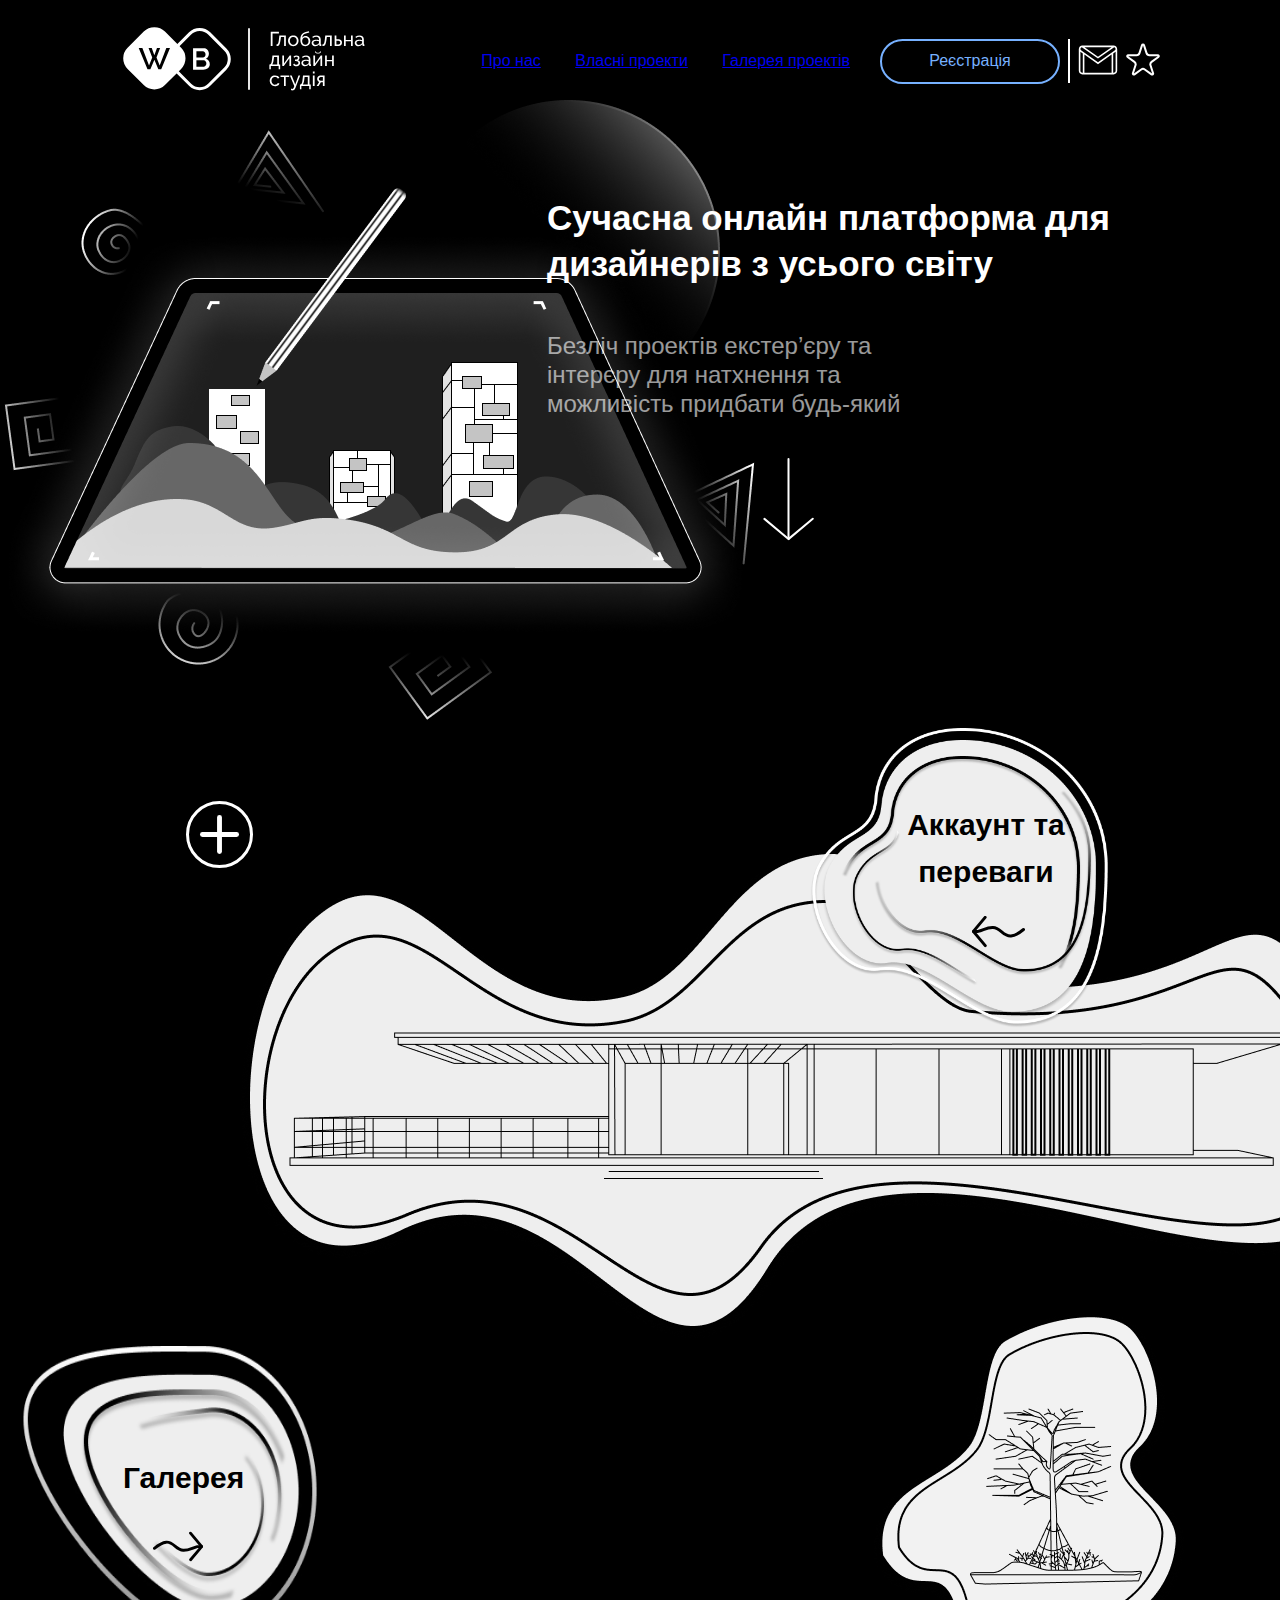
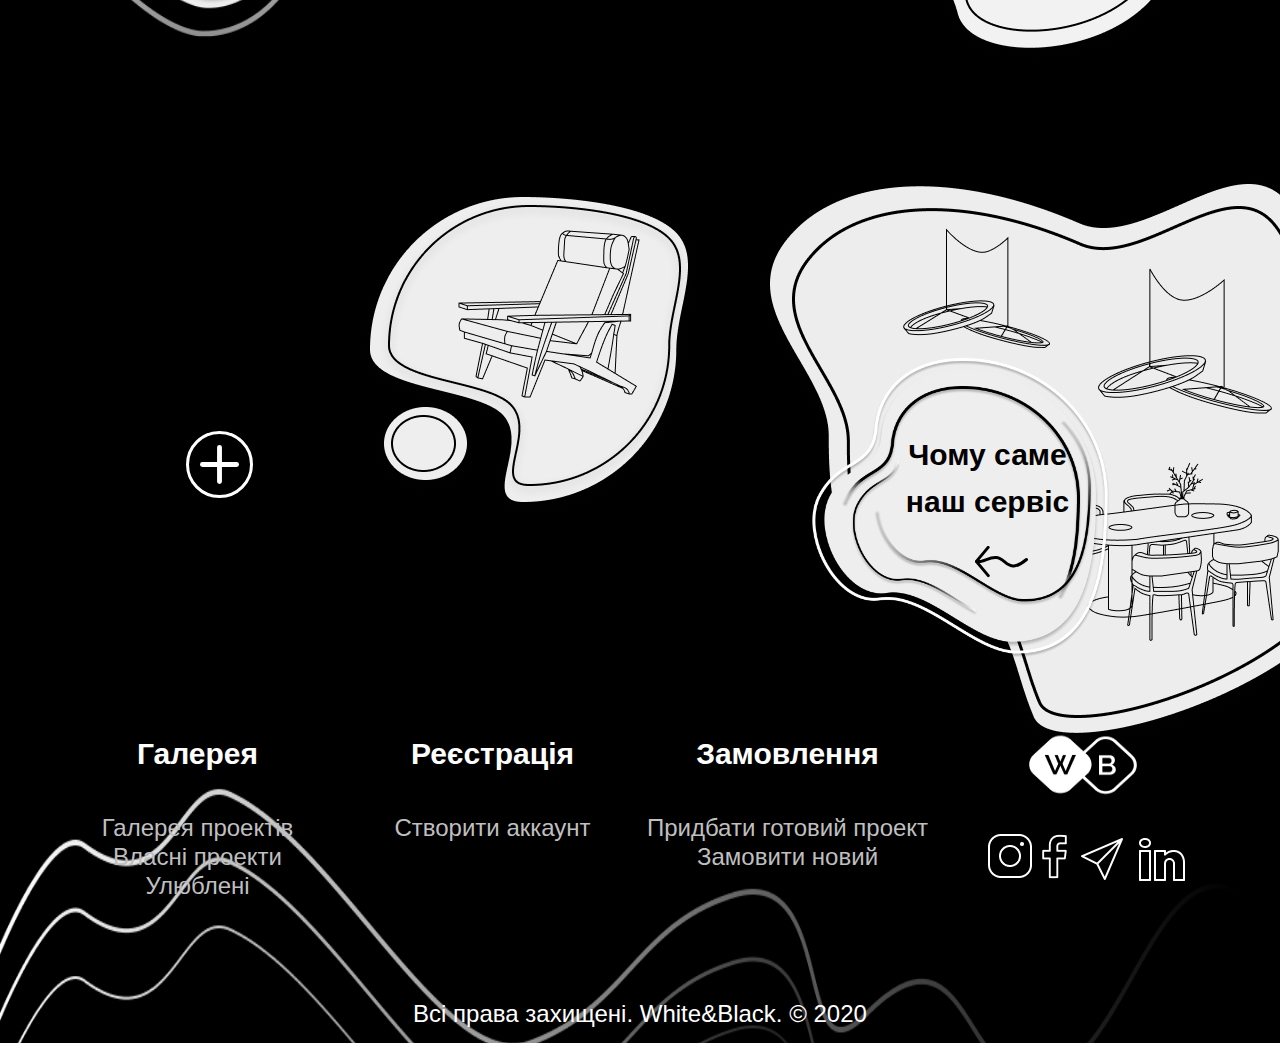
==== commit f1ec6f48: "adding galerry and registration page" ====
--- a/app/index.html
+++ b/app/index.html
@@ -28,9 +28,9 @@
     <div class="header__links">
 
       <ul class="header__links-ul">
-        <li class="header__links-li">Про нас</li>
-        <li class="header__links-li">Власні проекти</li>
-        <li class="header__links-li">Галерея проектів</li>
+        <a class="header__links-li" href='index.html'>Про нас</a>
+        <a class="header__links-li" href='registration.html'>Власні проекти</a>
+        <a class="header__links-li" href='galerry.html'>Галерея проектів</a>
       </ul>
 
       <button class="header__links-button">Реєстрація</button>
--- a/app/css/style.min.css
+++ b/app/css/style.min.css
@@ -1,2 +1,7 @@
-/*! normalize.css v8.0.1 | MIT License | github.com/necolas/normalize.css */html{line-height:1.15;-webkit-text-size-adjust:100%}body{margin:0}main{display:block}h1{font-size:2em;margin:0.67em 0}hr{-webkit-box-sizing:content-box;box-sizing:content-box;height:0;overflow:visible}pre{font-family:monospace, monospace;font-size:1em}a{background-color:transparent}abbr[title]{border-bottom:none;text-decoration:underline;-webkit-text-decoration:underline dotted;text-decoration:underline dotted}b,strong{font-weight:bolder}code,kbd,samp{font-family:monospace, monospace;font-size:1em}small{font-size:80%}sub,sup{font-size:75%;line-height:0;position:relative;vertical-align:baseline}sub{bottom:-0.25em}sup{top:-0.5em}img{border-style:none}button,input,optgroup,select,textarea{font-family:inherit;font-size:100%;line-height:1.15;margin:0}button,input{overflow:visible}button,select{text-transform:none}button,[type="button"],[type="reset"],[type="submit"]{-webkit-appearance:button}button::-moz-focus-inner,[type="button"]::-moz-focus-inner,[type="reset"]::-moz-focus-inner,[type="submit"]::-moz-focus-inner{border-style:none;padding:0}button:-moz-focusring,[type="button"]:-moz-focusring,[type="reset"]:-moz-focusring,[type="submit"]:-moz-focusring{outline:1px dotted ButtonText}fieldset{padding:0.35em 0.75em 0.625em}legend{-webkit-box-sizing:border-box;box-sizing:border-box;color:inherit;display:table;max-width:100%;padding:0;white-space:normal}progress{vertical-align:baseline}textarea{overflow:auto}[type="checkbox"],[type="radio"]{-webkit-box-sizing:border-box;box-sizing:border-box;padding:0}[type="number"]::-webkit-inner-spin-button,[type="number"]::-webkit-outer-spin-button{height:auto}[type="search"]{-webkit-appearance:textfield;outline-offset:-2px}[type="search"]::-webkit-search-decoration{-webkit-appearance:none}::-webkit-file-upload-button{-webkit-appearance:button;font:inherit}details{display:block}summary{display:list-item}template{display:none}[hidden]{display:none}.slick-slider{position:relative;display:block;-webkit-box-sizing:border-box;box-sizing:border-box;-webkit-user-select:none;-moz-user-select:none;-ms-user-select:none;user-select:none;-webkit-touch-callout:none;-khtml-user-select:none;-ms-touch-action:pan-y;touch-action:pan-y;-webkit-tap-highlight-color:transparent}.slick-list{position:relative;display:block;overflow:hidden;margin:0;padding:0}.slick-list:focus{outline:none}.slick-list.dragging{cursor:pointer;cursor:hand}.slick-slider .slick-track,.slick-slider .slick-list{-webkit-transform:translate3d(0, 0, 0);-ms-transform:translate3d(0, 0, 0);transform:translate3d(0, 0, 0)}.slick-track{position:relative;top:0;left:0;display:block;margin-left:auto;margin-right:auto}.slick-track:before,.slick-track:after{display:table;content:''}.slick-track:after{clear:both}.slick-loading .slick-track{visibility:hidden}.slick-slide{display:none;float:left;height:100%;min-height:1px}[dir='rtl'] .slick-slide{float:right}.slick-slide img{display:block}.slick-slide.slick-loading img{display:none}.slick-slide.dragging img{pointer-events:none}.slick-initialized .slick-slide{display:block}.slick-loading .slick-slide{visibility:hidden}.slick-vertical .slick-slide{display:block;height:auto;border:1px solid transparent}.slick-arrow.slick-hidden{display:none}@font-face{font-family:Montserrat, sans-serif;src:url("https://fonts.googleapis.com/css2?family=Montserrat:wght@500&display=swap")}html{-webkit-box-sizing:border-box;box-sizing:border-box}*,*::before,*::after{-webkit-box-sizing:inherit;box-sizing:inherit}body{font-family:'Montserrat', sans-serif;font-weight:500;font-size:16px;background-color:#000;color:#fff}ul,li{margin:0;padding:0}button{cursor:pointer}.header{position:relative;height:100px;display:-webkit-box;display:-ms-flexbox;display:flex}.header__logo{margin-top:21px;margin-left:117px}.header__links{display:-webkit-inline-box;display:-ms-inline-flexbox;display:inline-flex;position:absolute;right:120px}.header__links-li{padding-right:30px;display:inline}.header__links-li:hover{color:#77b1ff;border-bottom:2px solid #77b1ff}.header__links-ul{margin-top:52px}.header__links-button{width:180px;height:45px;border:2px solid #77b1ff;border-radius:40px;color:#77b1ff;background-color:rgba(119,177,255,0);margin-top:39px}.header__links-splash{height:44px;width:2px;background-color:#fff;margin-top:39px;margin-left:8px;margin-right:8px}.header__links-send{margin-top:45px}.header__links-star{margin-top:43px;margin-left:8px}.info{display:-webkit-box;display:-ms-flexbox;display:flex;width:100%;height:700px;background-image:url(../img/info-background.png);background-repeat:no-repeat}.info-arrow{position:absolute;top:458px;right:465px}.text{display:block;position:absolute;right:122px;margin-top:95px}.info-h2{padding-right:0;width:611px;height:92px;font-style:normal;font-weight:bold;font-size:35px;line-height:131.4%}.info-p{margin-top:45px;width:414px;height:96px;font-style:normal;font-weight:500;font-size:24px;line-height:120.9%;opacity:0.6}.in-account{height:600px}.main-title{float:right;margin-right:180px}.main-title__text{position:relative;z-index:100;width:228px;height:96px;font-style:normal;font-weight:bold;font-size:30px;line-height:158.9%;display:-webkit-box;display:-ms-flexbox;display:flex;-webkit-box-align:center;-ms-flex-align:center;align-items:center;text-align:center;color:#000000}.main-title__str{display:-webkit-box;display:-ms-flexbox;display:flex;position:relative;z-index:100;-webkit-box-align:center;-ms-flex-align:center;align-items:center;margin-left:100px;margin-top:20px}.main-image img{position:absolute;width:300px;height:300px;margin-top:-220px;margin-bottom:100px;right:170px}.account-btn{width:69px;height:69px;margin-left:180px;z-index:100;background-color:rgba(119,177,255,0);border:none}.account-img img{margin-left:240px;margin-top:-100px}.account{display:none;grid-template:"aa bb";grid-template-columns:1fr 1fr;height:600px}.account__info-title{grid-area:aa}.account__info-title img{margin-top:-320px}.account__info-title-text{padding-left:130px;position:relative;z-index:100;font-style:normal;font-weight:bold;font-size:35px;line-height:158.9%}.account__info-title-button{margin-left:130px;margin-top:117px;width:181px;height:44px;position:relative;z-index:100;background:#77B1FF;border:2px solid #77B1FF;-webkit-box-sizing:border-box;box-sizing:border-box;border-radius:40px;font-style:normal;font-weight:600;font-size:20px;line-height:24px;color:#fff}.account__info-advntgs{grid-area:bb;background-image:url(./../img/account-advntgs-bg.svg);background-repeat:no-repeat;margin-right:0}.account__info-advntgs-title{padding-left:100px;font-style:normal;font-weight:600;font-size:30px;line-height:158.9%;color:#FFFFFF}.account__info-advntgs-list{margin-top:60px;margin-left:100px}.account__info-advntgs-list__item-text{padding-bottom:120px;width:464px;height:58px;font-style:normal;font-weight:500;font-size:24px;line-height:120.9%;display:-webkit-box;display:-ms-flexbox;display:flex;-webkit-box-align:center;-ms-flex-align:center;align-items:center;color:#BFBFBF}.galerry-btn{float:right;width:69px;height:69px;margin-right:230px;margin-top:-100px;background-color:rgba(119,177,255,0);border:none}.in-galerry{height:600px}.galerry-title__image img{position:absolute;width:300px;height:300px;margin-top:-220px;margin-bottom:100px;left:20px}.galerry-title{margin-top:30px;margin-left:123px}.galerry-title__text{width:228px;height:96px;font-style:normal;font-weight:bold;font-size:30px;line-height:158.9%;display:-webkit-box;display:-ms-flexbox;display:flex;-webkit-box-align:center;-ms-flex-align:center;align-items:center;text-align:center;color:#000000;position:relative;z-index:100}.galerry-title__str{display:-webkit-box;display:-ms-flexbox;display:flex;-webkit-box-align:center;-ms-flex-align:center;align-items:center;width:50px;height:40px;margin-left:30px;-webkit-transform:rotate(180deg);-ms-transform:rotate(180deg);transform:rotate(180deg);position:relative;z-index:100}.galerry-img img{margin-left:840px;margin-top:-300px}.galerry{display:none;grid-template:"aa bb";grid-template-columns:1fr 1fr;height:800px;margin-top:10px}.galerry__info-title{grid-area:aa}.galerry__info-title-text{padding-left:130px;font-style:normal;font-weight:bold;font-size:35px;line-height:158.9%}.galerry__info-title-button{margin-left:130px;margin-top:117px;width:181px;height:44px;background:#77B1FF;border:2px solid #77B1FF;-webkit-box-sizing:border-box;box-sizing:border-box;border-radius:40px;font-style:normal;font-weight:600;font-size:20px;line-height:24px;color:#fff}.galerry__info-advntgs{grid-area:bb;background-image:url(./../img/account-advntgs-bg.svg);background-repeat:no-repeat;margin-right:0}.galerry__info-advntgs-title{padding-left:100px;font-style:normal;font-weight:600;font-size:30px;line-height:158.9%;color:#FFFFFF}.galerry__info-advntgs-list{margin-top:90px;margin-left:100px}.galerry__info-advntgs-list__item-text{padding-bottom:120px;width:464px;height:58px;font-style:normal;font-weight:500;font-size:24px;line-height:120.9%;display:-webkit-box;display:-ms-flexbox;display:flex;-webkit-box-align:center;-ms-flex-align:center;align-items:center;color:#BFBFBF}.in-service{height:300px}.service-title{float:right;margin-right:180px}.service-title__text{position:relative;z-index:100;width:225px;height:96px;font-style:normal;font-weight:bold;font-size:30px;line-height:158.9%;display:-webkit-box;display:-ms-flexbox;display:flex;-webkit-box-align:center;-ms-flex-align:center;align-items:center;text-align:center;color:#000000}.service-title__str{display:-webkit-box;display:-ms-flexbox;display:flex;position:relative;z-index:100;-webkit-box-align:center;-ms-flex-align:center;align-items:center;margin-left:100px;margin-top:20px}.service-image img{position:absolute;width:300px;height:300px;margin-top:-220px;margin-bottom:100px;right:170px}.service-btn{width:69px;height:69px;margin-left:180px;z-index:100;background-color:rgba(119,177,255,0);border:none}.service-img img{margin-left:360px;margin-top:-350px}.service-img-2 img{margin-left:760px;margin-top:-400px}.service{display:none;grid-template:"aa bb";grid-template-columns:1fr 1fr;height:600px}.service__info-title{grid-area:aa}.service__info-title img{margin-top:-300px}.service__info-title-text{padding-left:130px;position:relative;z-index:100;font-style:normal;font-weight:bold;font-size:35px;line-height:158.9%}.service__info-title-button{margin-left:130px;margin-top:117px;width:222px;height:44px;background:#77B1FF;border:2px solid #77B1FF;-webkit-box-sizing:border-box;box-sizing:border-box;border-radius:40px;position:relative;z-index:100;font-style:normal;font-weight:600;font-size:20px;line-height:24px;color:#fff}.service__info-advntgs{grid-area:bb;background-image:url(./../img/account-advntgs-bg.svg);background-repeat:no-repeat;margin-right:0}.service__info-advntgs-title{padding-left:100px;font-style:normal;font-weight:600;font-size:30px;line-height:158.9%;color:#FFFFFF}.service__info-advntgs-list{margin-top:80px;margin-left:100px}.service__info-advntgs-list__item-text{padding-bottom:120px;width:464px;height:58px;font-style:normal;font-weight:500;font-size:24px;line-height:120.9%;display:-webkit-box;display:-ms-flexbox;display:flex;-webkit-box-align:center;-ms-flex-align:center;align-items:center;color:#BFBFBF}.footer{display:grid;grid-template:"fg fr fo fl"- "ff ff ff ff";grid-template-columns:1fr 1fr 1fr 1fr;padding-left:50px;padding-right:50px;background-image:url(../img/footer-bg.png);background-repeat:no-repeat;background-size:100% 1000px}.footer__galerry{grid-area:fg;text-align:center}.footer__galerry-text{font-style:normal;font-weight:bold;font-size:30px;line-height:158.9%;-webkit-box-align:center;-ms-flex-align:center;align-items:center}.footer__galerry-suptext{padding-top:36px}.footer__galerry-suptext__item{font-style:normal;font-weight:500;font-size:24px;line-height:29px;color:#BFBFBF}.footer__registration{grid-area:fr;text-align:center}.footer__registration-text{font-style:normal;font-weight:bold;font-size:30px;line-height:158.9%;-webkit-box-align:center;-ms-flex-align:center;align-items:center}.footer__registration-suptext{padding-top:36px}.footer__registration-suptext-item{font-style:normal;font-weight:500;font-size:24px;line-height:29px;color:#BFBFBF}.footer__ordering{grid-area:fo;text-align:center}.footer__ordering-text{font-style:normal;font-weight:bold;font-size:30px;line-height:158.9%;-webkit-box-align:center;-ms-flex-align:center;align-items:center}.footer__ordering-suptext{padding-top:36px}.footer__ordering-suptext__item{font-style:normal;font-weight:500;font-size:24px;line-height:29px;color:#BFBFBF}.footer__links{grid-area:fl;text-align:center}.footer__links-logo{padding-bottom:30px}.footer__links-logo a img{width:120px;height:70px}.footer__text{grid-area:ff;padding-top:100px;font-style:normal;font-size:24px;text-align:center;color:#FFFFFF;margin-bottom:15px}.footer__links-list{display:-webkit-inline-box;display:-ms-inline-flexbox;display:inline-flex;-ms-flex-pack:distribute;justify-content:space-around}.footer__links-list__items{padding-left:10px;-webkit-box-pack:justify;-ms-flex-pack:justify;justify-content:space-between}
+/*! normalize.css v8.0.1 | MIT License | github.com/necolas/normalize.css */html{line-height:1.15;-webkit-text-size-adjust:100%}body{margin:0}main{display:block}h1{font-size:2em;margin:0.67em 0}hr{-webkit-box-sizing:content-box;box-sizing:content-box;height:0;overflow:visible}pre{font-family:monospace, monospace;font-size:1em}a{background-color:transparent}abbr[title]{border-bottom:none;text-decoration:underline;-webkit-text-decoration:underline dotted;text-decoration:underline dotted}b,strong{font-weight:bolder}code,kbd,samp{font-family:monospace, monospace;font-size:1em}small{font-size:80%}sub,sup{font-size:75%;line-height:0;position:relative;vertical-align:baseline}sub{bottom:-0.25em}sup{top:-0.5em}img{border-style:none}button,input,optgroup,select,textarea{font-family:inherit;font-size:100%;line-height:1.15;margin:0}button,input{overflow:visible}button,select{text-transform:none}button,[type="button"],[type="reset"],[type="submit"]{-webkit-appearance:button}button::-moz-focus-inner,[type="button"]::-moz-focus-inner,[type="reset"]::-moz-focus-inner,[type="submit"]::-moz-focus-inner{border-style:none;padding:0}button:-moz-focusring,[type="button"]:-moz-focusring,[type="reset"]:-moz-focusring,[type="submit"]:-moz-focusring{outline:1px dotted ButtonText}fieldset{padding:0.35em 0.75em 0.625em}legend{-webkit-box-sizing:border-box;box-sizing:border-box;color:inherit;display:table;max-width:100%;padding:0;white-space:normal}progress{vertical-align:baseline}textarea{overflow:auto}[type="checkbox"],[type="radio"]{-webkit-box-sizing:border-box;box-sizing:border-box;padding:0}[type="number"]::-webkit-inner-spin-button,[type="number"]::-webkit-outer-spin-button{height:auto}[type="search"]{-webkit-appearance:textfield;outline-offset:-2px}[type="search"]::-webkit-search-decoration{-webkit-appearance:none}::-webkit-file-upload-button{-webkit-appearance:button;font:inherit}details{display:block}summary{display:list-item}template{display:none}[hidden]{display:none}.slick-slider{position:relative;display:block;-webkit-box-sizing:border-box;box-sizing:border-box;-webkit-user-select:none;-moz-user-select:none;-ms-user-select:none;user-select:none;-webkit-touch-callout:none;-khtml-user-select:none;-ms-touch-action:pan-y;touch-action:pan-y;-webkit-tap-highlight-color:transparent}.slick-list{position:relative;display:block;overflow:hidden;margin:0;padding:0}.slick-list:focus{outline:none}.slick-list.dragging{cursor:pointer;cursor:hand}.slick-slider .slick-track,.slick-slider .slick-list{-webkit-transform:translate3d(0, 0, 0);-ms-transform:translate3d(0, 0, 0);transform:translate3d(0, 0, 0)}.slick-track{position:relative;top:0;left:0;display:block;margin-left:auto;margin-right:auto}.slick-track:before,.slick-track:after{display:table;content:''}.slick-track:after{clear:both}.slick-loading .slick-track{visibility:hidden}.slick-slide{display:none;float:left;height:100%;min-height:1px}[dir='rtl'] .slick-slide{float:right}.slick-slide img{display:block}.slick-slide.slick-loading img{display:none}.slick-slide.dragging img{pointer-events:none}.slick-initialized .slick-slide{display:block}.slick-loading .slick-slide{visibility:hidden}.slick-vertical .slick-slide{display:block;height:auto;border:1px solid transparent}.slick-arrow.slick-hidden{display:none}@font-face{font-family:Montserrat, sans-serif;src:url("https://fonts.googleapis.com/css2?family=Montserrat:wght@500&display=swap")}html{-webkit-box-sizing:border-box;box-sizing:border-box}*,*::before,*::after{-webkit-box-sizing:inherit;box-sizing:inherit}body{font-family:'Montserrat', sans-serif;font-weight:500;font-size:16px;background-color:#000;color:#fff}ul,li{margin:0;padding:0;text-decoration:none;border:none}button{cursor:pointer}.header{position:relative;height:100px;display:-webkit-box;display:-ms-flexbox;display:flex}.header__logo{margin-top:21px;margin-left:117px}.header__links{display:-webkit-inline-box;display:-ms-inline-flexbox;display:inline-flex;position:absolute;right:120px}.header__links-li{padding-right:30px;display:inline}.header__links-li:hover{color:#77b1ff;border-bottom:2px solid #77b1ff}.header__links-ul{margin-top:52px}.header__links-button{width:180px;height:45px;border:2px solid #77b1ff;border-radius:40px;color:#77b1ff;background-color:rgba(119,177,255,0);margin-top:39px}.header__links-splash{height:44px;width:2px;background-color:#fff;margin-top:39px;margin-left:8px;margin-right:8px}.header__links-send{margin-top:45px}.header__links-star{margin-top:43px;margin-left:8px}.info{display:-webkit-box;display:-ms-flexbox;display:flex;width:100%;height:700px;background-image:url(../img/info-background.png);background-repeat:no-repeat}.info-arrow{position:absolute;top:458px;right:465px}.text{display:block;position:absolute;right:122px;margin-top:95px}.info-h2{padding-right:0;width:611px;height:92px;font-style:normal;font-weight:bold;font-size:35px;line-height:131.4%}.info-p{margin-top:45px;width:414px;height:96px;font-style:normal;font-weight:500;font-size:24px;line-height:120.9%;opacity:0.6}.in-account{height:600px}.main-title{float:right;margin-right:180px}.main-title__text{position:relative;z-index:100;width:228px;height:96px;font-style:normal;font-weight:bold;font-size:30px;line-height:158.9%;display:-webkit-box;display:-ms-flexbox;display:flex;-webkit-box-align:center;-ms-flex-align:center;align-items:center;text-align:center;color:#000000}.main-title__str{display:-webkit-box;display:-ms-flexbox;display:flex;position:relative;z-index:100;-webkit-box-align:center;-ms-flex-align:center;align-items:center;margin-left:100px;margin-top:20px}.main-image img{position:absolute;width:300px;height:300px;margin-top:-220px;margin-bottom:100px;right:170px}.account-btn{width:69px;height:69px;margin-left:180px;z-index:100;background-color:rgba(119,177,255,0);border:none}.account-img img{margin-left:240px;margin-top:-100px}.account{display:none;grid-template:"aa bb";grid-template-columns:1fr 1fr;height:600px}.account__info-title{grid-area:aa}.account__info-title img{margin-top:-320px}.account__info-title-text{padding-left:130px;position:relative;z-index:100;font-style:normal;font-weight:bold;font-size:35px;line-height:158.9%}.account__info-title-button{margin-left:130px;margin-top:117px;width:181px;height:44px;position:relative;z-index:100;background:#77B1FF;border:2px solid #77B1FF;-webkit-box-sizing:border-box;box-sizing:border-box;border-radius:40px;font-style:normal;font-weight:600;font-size:20px;line-height:24px;color:#fff}.account__info-advntgs{grid-area:bb;background-image:url(./../img/account-advntgs-bg.svg);background-repeat:no-repeat;margin-right:0}.account__info-advntgs-title{padding-left:100px;font-style:normal;font-weight:600;font-size:30px;line-height:158.9%;color:#FFFFFF}.account__info-advntgs-list{margin-top:60px;margin-left:100px}.account__info-advntgs-list__item-text{padding-bottom:120px;width:464px;height:58px;font-style:normal;font-weight:500;font-size:24px;line-height:120.9%;display:-webkit-box;display:-ms-flexbox;display:flex;-webkit-box-align:center;-ms-flex-align:center;align-items:center;color:#BFBFBF}.galerry-btn{float:right;width:69px;height:69px;margin-right:230px;margin-top:-100px;background-color:rgba(119,177,255,0);border:none}.in-galerry{height:600px}.galerry-title__image img{position:absolute;width:300px;height:300px;margin-top:-220px;margin-bottom:100px;left:20px}.galerry-title{margin-top:30px;margin-left:123px}.galerry-title__text{width:228px;height:96px;font-style:normal;font-weight:bold;font-size:30px;line-height:158.9%;display:-webkit-box;display:-ms-flexbox;display:flex;-webkit-box-align:center;-ms-flex-align:center;align-items:center;text-align:center;color:#000000;position:relative;z-index:100}.galerry-title__str{display:-webkit-box;display:-ms-flexbox;display:flex;-webkit-box-align:center;-ms-flex-align:center;align-items:center;width:50px;height:40px;margin-left:30px;-webkit-transform:rotate(180deg);-ms-transform:rotate(180deg);transform:rotate(180deg);position:relative;z-index:100}.galerry-img img{margin-left:840px;margin-top:-300px}.galerry{display:none;grid-template:"aa bb";grid-template-columns:1fr 1fr;height:800px;margin-top:10px}.galerry__info-title{grid-area:aa}.galerry__info-title-text{padding-left:130px;font-style:normal;font-weight:bold;font-size:35px;line-height:158.9%}.galerry__info-title-button{margin-left:130px;margin-top:117px;width:181px;height:44px;background:#77B1FF;border:2px solid #77B1FF;-webkit-box-sizing:border-box;box-sizing:border-box;border-radius:40px;font-style:normal;font-weight:600;font-size:20px;line-height:24px;color:#fff}.galerry__info-advntgs{grid-area:bb;background-image:url(./../img/account-advntgs-bg.svg);background-repeat:no-repeat;margin-right:0}.galerry__info-advntgs-title{padding-left:100px;font-style:normal;font-weight:600;font-size:30px;line-height:158.9%;color:#FFFFFF}.galerry__info-advntgs-list{margin-top:90px;margin-left:100px}.galerry__info-advntgs-list__item-text{padding-bottom:120px;width:464px;height:58px;font-style:normal;font-weight:500;font-size:24px;line-height:120.9%;display:-webkit-box;display:-ms-flexbox;display:flex;-webkit-box-align:center;-ms-flex-align:center;align-items:center;color:#BFBFBF}.in-service{height:300px}.service-title{float:right;margin-right:180px}.service-title__text{position:relative;z-index:100;width:225px;height:96px;font-style:normal;font-weight:bold;font-size:30px;line-height:158.9%;display:-webkit-box;display:-ms-flexbox;display:flex;-webkit-box-align:center;-ms-flex-align:center;align-items:center;text-align:center;color:#000000}.service-title__str{display:-webkit-box;display:-ms-flexbox;display:flex;position:relative;z-index:100;-webkit-box-align:center;-ms-flex-align:center;align-items:center;margin-left:100px;margin-top:20px}.service-image img{position:absolute;width:300px;height:300px;margin-top:-220px;margin-bottom:100px;right:170px}.service-btn{width:69px;height:69px;margin-left:180px;z-index:100;background-color:rgba(119,177,255,0);border:none}.service-img img{margin-left:360px;margin-top:-350px}.service-img-2 img{margin-left:760px;margin-top:-400px}.service{display:none;grid-template:"aa bb";grid-template-columns:1fr 1fr;height:600px}.service__info-title{grid-area:aa}.service__info-title img{margin-top:-300px}.service__info-title-text{padding-left:130px;position:relative;z-index:100;font-style:normal;font-weight:bold;font-size:35px;line-height:158.9%}.service__info-title-button{margin-left:130px;margin-top:117px;width:222px;height:44px;background:#77B1FF;border:2px solid #77B1FF;-webkit-box-sizing:border-box;box-sizing:border-box;border-radius:40px;position:relative;z-index:100;font-style:normal;font-weight:600;font-size:20px;line-height:24px;color:#fff}.service__info-advntgs{grid-area:bb;background-image:url(./../img/account-advntgs-bg.svg);background-repeat:no-repeat;margin-right:0}.service__info-advntgs-title{padding-left:100px;font-style:normal;font-weight:600;font-size:30px;line-height:158.9%;color:#FFFFFF}.service__info-advntgs-list{margin-top:80px;margin-left:100px}.service__info-advntgs-list__item-text{padding-bottom:120px;width:464px;height:58px;font-style:normal;font-weight:500;font-size:24px;line-height:120.9%;display:-webkit-box;display:-ms-flexbox;display:flex;-webkit-box-align:center;-ms-flex-align:center;align-items:center;color:#BFBFBF}.footer{display:grid;grid-template:"fg fr fo fl"+ "ff ff ff ff";grid-template-columns:1fr 1fr 1fr 1fr;padding-left:50px;padding-right:50px;background-image:url(../img/footer-bg.png);background-repeat:no-repeat;background-size:100% 1000px}.footer__galerry{grid-area:fg;text-align:center}.footer__galerry-text{font-style:normal;font-weight:bold;font-size:30px;line-height:158.9%;-webkit-box-align:center;-ms-flex-align:center;align-items:center}.footer__galerry-suptext{padding-top:36px}.footer__galerry-suptext__item{font-style:normal;font-weight:500;font-size:24px;line-height:29px;color:#BFBFBF}.footer__registration{grid-area:fr;text-align:center}.footer__registration-text{font-style:normal;font-weight:bold;font-size:30px;line-height:158.9%;-webkit-box-align:center;-ms-flex-align:center;align-items:center}.footer__registration-suptext{padding-top:36px}.footer__registration-suptext-item{font-style:normal;font-weight:500;font-size:24px;line-height:29px;color:#BFBFBF}.footer__ordering{grid-area:fo;text-align:center}.footer__ordering-text{font-style:normal;font-weight:bold;font-size:30px;line-height:158.9%;-webkit-box-align:center;-ms-flex-align:center;align-items:center}.footer__ordering-suptext{padding-top:36px}.footer__ordering-suptext__item{font-style:normal;font-weight:500;font-size:24px;line-height:29px;color:#BFBFBF}.footer__links{grid-area:fl;text-align:center}.footer__links-logo{padding-bottom:30px}.footer__links-logo a img{width:120px;height:70px}.footer__text{grid-area:ff;padding-top:100px;font-style:normal;font-size:24px;text-align:center;color:#FFFFFF;margin-bottom:15px}.footer__links-list{display:-webkit-inline-box;display:-ms-inline-flexbox;display:inline-flex;-ms-flex-pack:distribute;justify-content:space-around}.footer__links-list__items{padding-left:10px;-webkit-box-pack:justify;-ms-flex-pack:justify;justify-content:space-between}.asd{background-color:#fff}.buttons{height:200px;background-image:url(./../img/galerry/buttons-bg.png);background-repeat:no-repeat;background-position:center;text-align:center}.buttons-cover{padding-top:67px}.buttons-cover__border{height:2px;background-color:#000000;margin-top:85px;margin-right:120px;margin-left:120px}.buttons-inter{margin-right:30px;width:230px;height:55px;background:#000000;border:2px solid #000000;-webkit-box-sizing:border-box;box-sizing:border-box;border-radius:40px;font-style:normal;font-weight:600;font-size:25px;line-height:30px;color:#FFFFFF}.buttons-exter{margin-left:30px;width:230px;height:55px;background:#ffffff;border:2px solid #000000;-webkit-box-sizing:border-box;box-sizing:border-box;border-radius:40px;font-style:normal;font-weight:600;font-size:25px;line-height:30px;color:#000000}.title{height:460px;background-image:url(./../img/galerry/title-bg.png);background-repeat:no-repeat;background-position:center;text-align:center}.title-cover-text{position:relative;font-style:normal;font-weight:bold;font-size:30px;line-height:131.4%;padding-left:30%;padding-right:30%;padding-top:200px;color:#1F1F1F}.title-button{margin-top:125px;width:352px;height:56px;background:#77B1FF;border-radius:40px;font-style:normal;font-weight:600;font-size:25px;line-height:30px;text-align:center;color:#FFFFFF}.title-border{height:2px;background-color:#000000;margin-top:30px;margin-right:120px;margin-left:120px}.galerry__view{display:grid;grid-template:"aa bb";grid-template-columns:1fr 3fr;min-height:100vh;background-image:url(./../img/galerry/projects-bg.png)}.galerry__view-filtres{grid-area:aa;margin-left:120px;margin-top:50px}.galerry__view-filtres-title{width:111px;height:37px;font-style:normal;font-weight:600;font-size:30px;line-height:37px;color:#1F1F1F}.galerry__view-filtres-items{margin-top:40px}.galerry__view-filtres-items-item{font-style:normal;font-weight:500;font-size:25px;line-height:30px;color:#1F1F1F;padding-bottom:7px;cursor:pointer}.galerry__view-filtres-items-item:hover{color:#77b1ff;border-bottom:1px solid #77b1ff}.galerry__view-projects{grid-area:bb;margin-right:120px;margin-top:50px}.galerry__view-projects__items{display:inline-block;margin-top:20px}.galerry__view-projects-item{display:inline-block;border-radius:20px;margin:15px 15px 15px 15px}.galerry__view-projects-item img{border-radius:20px}.item-star{position:absolute;z-index:100;margin-top:15px;margin-left:10px}.item-save{position:absolute;z-index:100;margin-top:17px;margin-left:40px}.item-favourite{position:absolute;z-index:100;margin-top:10px;margin-left:255px}.item-square{position:absolute;z-index:100;margin-top:330px;margin-left:10px}.item-style{position:absolute;z-index:100;margin-top:350px;margin-left:10px}.galerryfooter{margin-top:50px}.registration{background-color:#fff;height:1200px}.back .arrow{position:absolute;margin-left:120px;margin-top:25px}.back-text{position:absolute;margin-left:200px;margin-top:25px;font-style:normal;font-weight:bold;font-size:30px;line-height:131.4%;display:-webkit-box;display:-ms-flexbox;display:flex;-webkit-box-align:center;-ms-flex-align:center;align-items:center;color:#1F1F1F}.back-brdr{border-bottom:2px solid #000;margin-left:120px;margin-right:120px;padding-top:90px}.form{display:grid;grid-template:"aa aa"+ "bb cc"+ "dd dd"+ "ee ee"+ "ff ff"+ "gg gg";margin-left:300px;margin-right:300px;margin-top:200px;margin-bottom:150px}.form-title{grid-area:aa;border-bottom:1px solid #000;font-style:normal;font-weight:600;font-size:30px;line-height:131.4%;color:#1F1F1F}.form-name{grid-area:bb;display:-webkit-inline-box;display:-ms-inline-flexbox;display:inline-flex;border-bottom:1px solid #000;margin-right:70px}.form-name-text{font-style:normal;font-weight:500;font-size:24px;line-height:131.4%;color:#1F1F1F;margin-top:30px}.form-name-input{width:300px;height:30px;margin-top:30px;border:none}.form-phone{grid-area:cc;display:-webkit-inline-box;display:-ms-inline-flexbox;display:inline-flex;border-bottom:1px solid #000}.form-phone-text{font-style:normal;font-weight:500;font-size:24px;line-height:131.4%;color:#1F1F1F;margin-top:30px}.form-phone-input{width:300px;height:30px;margin-top:30px;border:none}.form-mail{grid-area:dd;display:-webkit-inline-box;display:-ms-inline-flexbox;display:inline-flex;border-bottom:1px solid #000}.form-mail-text{font-style:normal;font-weight:500;font-size:24px;line-height:131.4%;color:#1F1F1F;margin-top:24px}.form-mail-input{width:600px;height:30px;margin-top:24px;border:none}.form-description{grid-area:ee}.form-description-text{font-style:normal;font-weight:500;font-size:24px;line-height:131.4%;color:#1F1F1F;margin-top:66px}.form-description-brdr{border-bottom:1px solid #000}.form-description-input{width:100%;height:200px;margin-top:24px;border:2px solid #1F1F1F;border-radius:15px}.form-plan{grid-area:ff}.form-plan-text{font-style:normal;font-weight:500;font-size:24px;line-height:131.4%;color:#1F1F1F;margin-top:30px}.form-plan-brdr{border-bottom:2px solid #1F1F1F;width:373px}.form-plan-input{width:408px;height:98px;border:2px solid #000000;border-radius:15px;margin-top:30px}.form-plan-alert{margin-top:20px;font-style:normal;font-weight:500;font-size:24px;line-height:131.4%;color:#1F1F1F}.form-button{grid-area:gg;text-align:center;margin-top:50px}.form-button button{font-style:normal;font-weight:500;font-size:24px;line-height:131.4%;color:#77b1ff;width:205px;height:50px;border:2px solid #77b1ff;border-radius:40px}.footerreg{margin-top:30px}
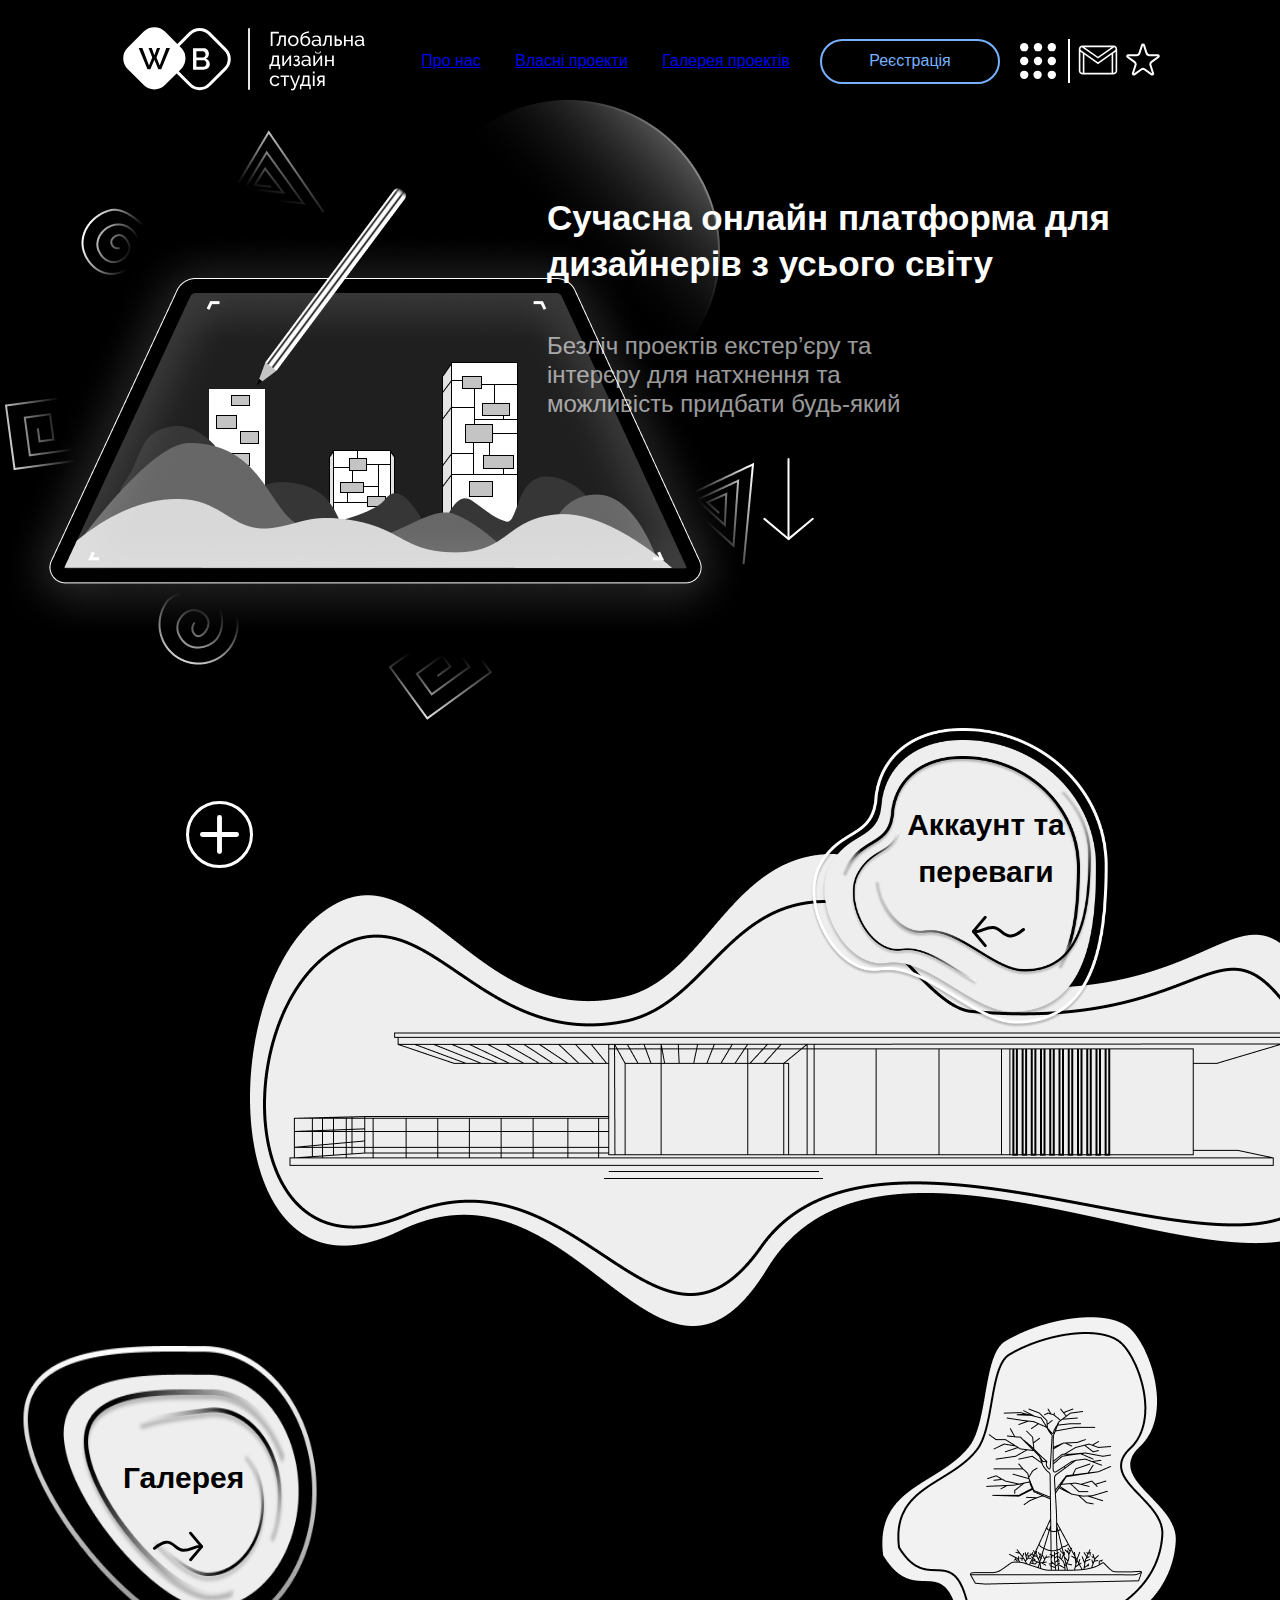
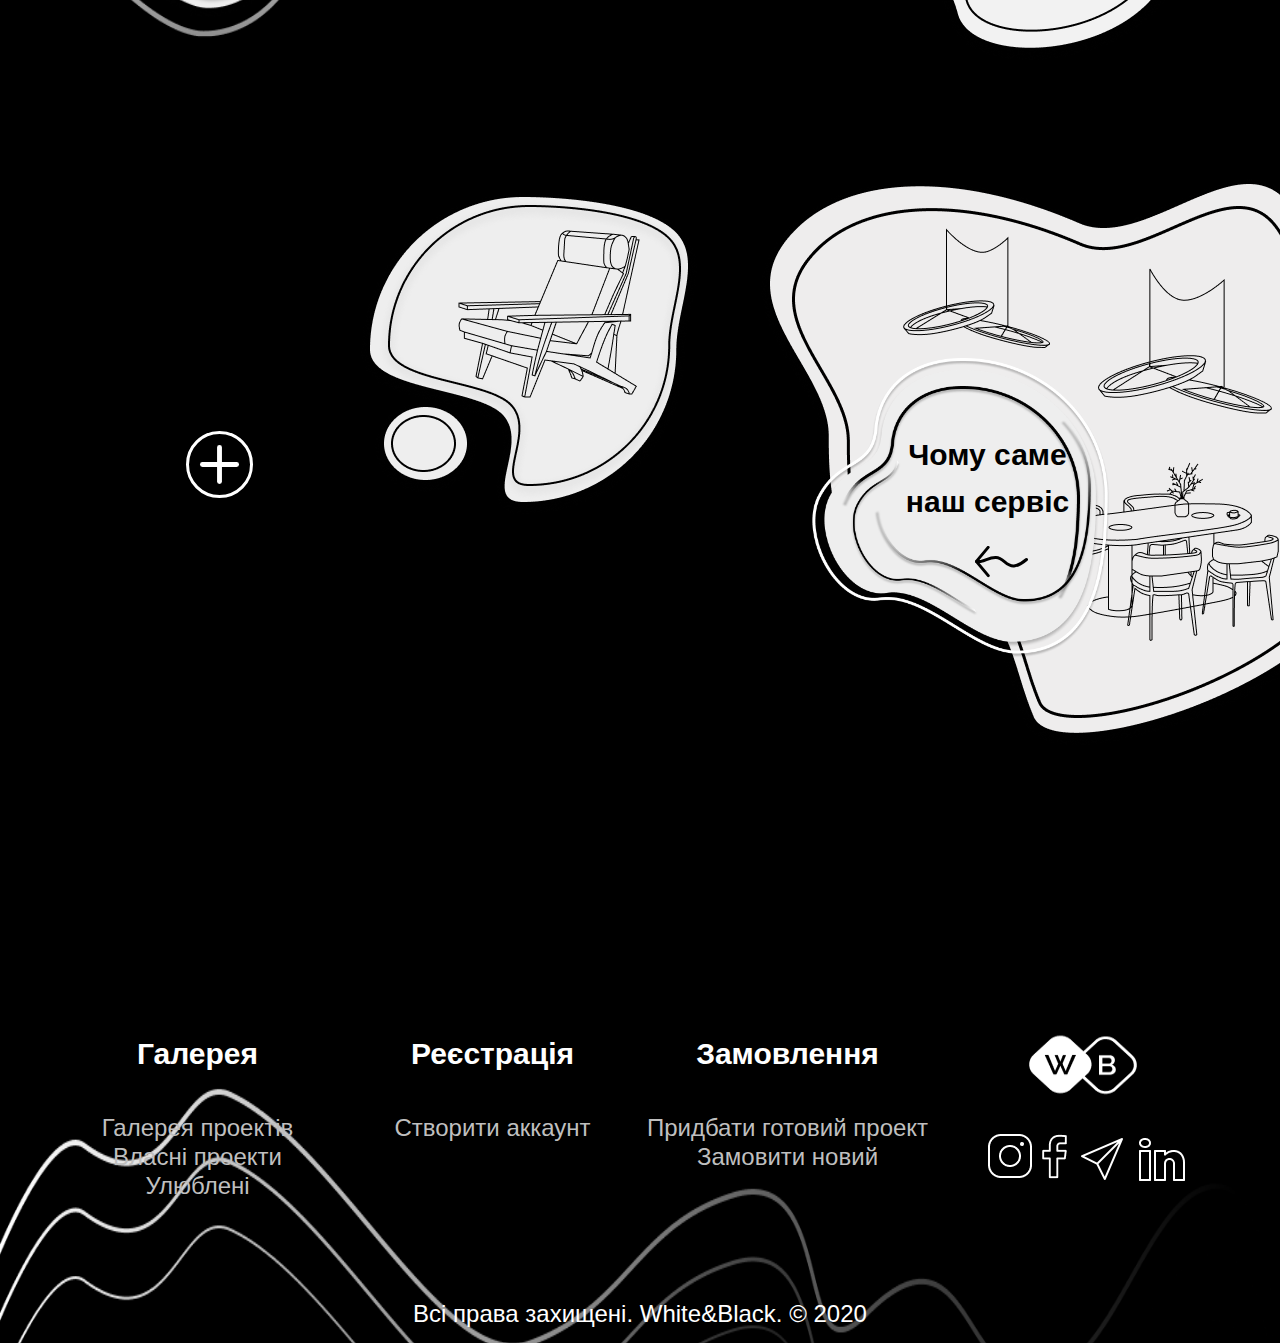
==== commit 081c9c3b: "adding adaptive for LP(tablet)" ====
--- a/app/index.html
+++ b/app/index.html
@@ -27,6 +27,8 @@
 
     <div class="header__links">
 
+
+
       <ul class="header__links-ul">
         <a class="header__links-li" href='index.html'>Про нас</a>
         <a class="header__links-li" href='registration.html'>Власні проекти</a>
@@ -34,6 +36,8 @@
       </ul>
 
       <button class="header__links-button">Реєстрація</button>
+
+      <button class="burger"></button>
 
       <div class="header__links-splash"></div>
 
--- a/app/css/style.min.css
+++ b/app/css/style.min.css
@@ -1,5 +1,7 @@
-/*! normalize.css v8.0.1 | MIT License | github.com/necolas/normalize.css */html{line-height:1.15;-webkit-text-size-adjust:100%}body{margin:0}main{display:block}h1{font-size:2em;margin:0.67em 0}hr{-webkit-box-sizing:content-box;box-sizing:content-box;height:0;overflow:visible}pre{font-family:monospace, monospace;font-size:1em}a{background-color:transparent}abbr[title]{border-bottom:none;text-decoration:underline;-webkit-text-decoration:underline dotted;text-decoration:underline dotted}b,strong{font-weight:bolder}code,kbd,samp{font-family:monospace, monospace;font-size:1em}small{font-size:80%}sub,sup{font-size:75%;line-height:0;position:relative;vertical-align:baseline}sub{bottom:-0.25em}sup{top:-0.5em}img{border-style:none}button,input,optgroup,select,textarea{font-family:inherit;font-size:100%;line-height:1.15;margin:0}button,input{overflow:visible}button,select{text-transform:none}button,[type="button"],[type="reset"],[type="submit"]{-webkit-appearance:button}button::-moz-focus-inner,[type="button"]::-moz-focus-inner,[type="reset"]::-moz-focus-inner,[type="submit"]::-moz-focus-inner{border-style:none;padding:0}button:-moz-focusring,[type="button"]:-moz-focusring,[type="reset"]:-moz-focusring,[type="submit"]:-moz-focusring{outline:1px dotted ButtonText}fieldset{padding:0.35em 0.75em 0.625em}legend{-webkit-box-sizing:border-box;box-sizing:border-box;color:inherit;display:table;max-width:100%;padding:0;white-space:normal}progress{vertical-align:baseline}textarea{overflow:auto}[type="checkbox"],[type="radio"]{-webkit-box-sizing:border-box;box-sizing:border-box;padding:0}[type="number"]::-webkit-inner-spin-button,[type="number"]::-webkit-outer-spin-button{height:auto}[type="search"]{-webkit-appearance:textfield;outline-offset:-2px}[type="search"]::-webkit-search-decoration{-webkit-appearance:none}::-webkit-file-upload-button{-webkit-appearance:button;font:inherit}details{display:block}summary{display:list-item}template{display:none}[hidden]{display:none}.slick-slider{position:relative;display:block;-webkit-box-sizing:border-box;box-sizing:border-box;-webkit-user-select:none;-moz-user-select:none;-ms-user-select:none;user-select:none;-webkit-touch-callout:none;-khtml-user-select:none;-ms-touch-action:pan-y;touch-action:pan-y;-webkit-tap-highlight-color:transparent}.slick-list{position:relative;display:block;overflow:hidden;margin:0;padding:0}.slick-list:focus{outline:none}.slick-list.dragging{cursor:pointer;cursor:hand}.slick-slider .slick-track,.slick-slider .slick-list{-webkit-transform:translate3d(0, 0, 0);-ms-transform:translate3d(0, 0, 0);transform:translate3d(0, 0, 0)}.slick-track{position:relative;top:0;left:0;display:block;margin-left:auto;margin-right:auto}.slick-track:before,.slick-track:after{display:table;content:''}.slick-track:after{clear:both}.slick-loading .slick-track{visibility:hidden}.slick-slide{display:none;float:left;height:100%;min-height:1px}[dir='rtl'] .slick-slide{float:right}.slick-slide img{display:block}.slick-slide.slick-loading img{display:none}.slick-slide.dragging img{pointer-events:none}.slick-initialized .slick-slide{display:block}.slick-loading .slick-slide{visibility:hidden}.slick-vertical .slick-slide{display:block;height:auto;border:1px solid transparent}.slick-arrow.slick-hidden{display:none}@font-face{font-family:Montserrat, sans-serif;src:url("https://fonts.googleapis.com/css2?family=Montserrat:wght@500&display=swap")}html{-webkit-box-sizing:border-box;box-sizing:border-box}*,*::before,*::after{-webkit-box-sizing:inherit;box-sizing:inherit}body{font-family:'Montserrat', sans-serif;font-weight:500;font-size:16px;background-color:#000;color:#fff}ul,li{margin:0;padding:0;text-decoration:none;border:none}button{cursor:pointer}.header{position:relative;height:100px;display:-webkit-box;display:-ms-flexbox;display:flex}.header__logo{margin-top:21px;margin-left:117px}.header__links{display:-webkit-inline-box;display:-ms-inline-flexbox;display:inline-flex;position:absolute;right:120px}.header__links-li{padding-right:30px;display:inline}.header__links-li:hover{color:#77b1ff;border-bottom:2px solid #77b1ff}.header__links-ul{margin-top:52px}.header__links-button{width:180px;height:45px;border:2px solid #77b1ff;border-radius:40px;color:#77b1ff;background-color:rgba(119,177,255,0);margin-top:39px}.header__links-splash{height:44px;width:2px;background-color:#fff;margin-top:39px;margin-left:8px;margin-right:8px}.header__links-send{margin-top:45px}.header__links-star{margin-top:43px;margin-left:8px}.info{display:-webkit-box;display:-ms-flexbox;display:flex;width:100%;height:700px;background-image:url(../img/info-background.png);background-repeat:no-repeat}.info-arrow{position:absolute;top:458px;right:465px}.text{display:block;position:absolute;right:122px;margin-top:95px}.info-h2{padding-right:0;width:611px;height:92px;font-style:normal;font-weight:bold;font-size:35px;line-height:131.4%}.info-p{margin-top:45px;width:414px;height:96px;font-style:normal;font-weight:500;font-size:24px;line-height:120.9%;opacity:0.6}.in-account{height:600px}.main-title{float:right;margin-right:180px}.main-title__text{position:relative;z-index:100;width:228px;height:96px;font-style:normal;font-weight:bold;font-size:30px;line-height:158.9%;display:-webkit-box;display:-ms-flexbox;display:flex;-webkit-box-align:center;-ms-flex-align:center;align-items:center;text-align:center;color:#000000}.main-title__str{display:-webkit-box;display:-ms-flexbox;display:flex;position:relative;z-index:100;-webkit-box-align:center;-ms-flex-align:center;align-items:center;margin-left:100px;margin-top:20px}.main-image img{position:absolute;width:300px;height:300px;margin-top:-220px;margin-bottom:100px;right:170px}.account-btn{width:69px;height:69px;margin-left:180px;z-index:100;background-color:rgba(119,177,255,0);border:none}.account-img img{margin-left:240px;margin-top:-100px}.account{display:none;grid-template:"aa bb";grid-template-columns:1fr 1fr;height:600px}.account__info-title{grid-area:aa}.account__info-title img{margin-top:-320px}.account__info-title-text{padding-left:130px;position:relative;z-index:100;font-style:normal;font-weight:bold;font-size:35px;line-height:158.9%}.account__info-title-button{margin-left:130px;margin-top:117px;width:181px;height:44px;position:relative;z-index:100;background:#77B1FF;border:2px solid #77B1FF;-webkit-box-sizing:border-box;box-sizing:border-box;border-radius:40px;font-style:normal;font-weight:600;font-size:20px;line-height:24px;color:#fff}.account__info-advntgs{grid-area:bb;background-image:url(./../img/account-advntgs-bg.svg);background-repeat:no-repeat;margin-right:0}.account__info-advntgs-title{padding-left:100px;font-style:normal;font-weight:600;font-size:30px;line-height:158.9%;color:#FFFFFF}.account__info-advntgs-list{margin-top:60px;margin-left:100px}.account__info-advntgs-list__item-text{padding-bottom:120px;width:464px;height:58px;font-style:normal;font-weight:500;font-size:24px;line-height:120.9%;display:-webkit-box;display:-ms-flexbox;display:flex;-webkit-box-align:center;-ms-flex-align:center;align-items:center;color:#BFBFBF}.galerry-btn{float:right;width:69px;height:69px;margin-right:230px;margin-top:-100px;background-color:rgba(119,177,255,0);border:none}.in-galerry{height:600px}.galerry-title__image img{position:absolute;width:300px;height:300px;margin-top:-220px;margin-bottom:100px;left:20px}.galerry-title{margin-top:30px;margin-left:123px}.galerry-title__text{width:228px;height:96px;font-style:normal;font-weight:bold;font-size:30px;line-height:158.9%;display:-webkit-box;display:-ms-flexbox;display:flex;-webkit-box-align:center;-ms-flex-align:center;align-items:center;text-align:center;color:#000000;position:relative;z-index:100}.galerry-title__str{display:-webkit-box;display:-ms-flexbox;display:flex;-webkit-box-align:center;-ms-flex-align:center;align-items:center;width:50px;height:40px;margin-left:30px;-webkit-transform:rotate(180deg);-ms-transform:rotate(180deg);transform:rotate(180deg);position:relative;z-index:100}.galerry-img img{margin-left:840px;margin-top:-300px}.galerry{display:none;grid-template:"aa bb";grid-template-columns:1fr 1fr;height:800px;margin-top:10px}.galerry__info-title{grid-area:aa}.galerry__info-title-text{padding-left:130px;font-style:normal;font-weight:bold;font-size:35px;line-height:158.9%}.galerry__info-title-button{margin-left:130px;margin-top:117px;width:181px;height:44px;background:#77B1FF;border:2px solid #77B1FF;-webkit-box-sizing:border-box;box-sizing:border-box;border-radius:40px;font-style:normal;font-weight:600;font-size:20px;line-height:24px;color:#fff}.galerry__info-advntgs{grid-area:bb;background-image:url(./../img/account-advntgs-bg.svg);background-repeat:no-repeat;margin-right:0}.galerry__info-advntgs-title{padding-left:100px;font-style:normal;font-weight:600;font-size:30px;line-height:158.9%;color:#FFFFFF}.galerry__info-advntgs-list{margin-top:90px;margin-left:100px}.galerry__info-advntgs-list__item-text{padding-bottom:120px;width:464px;height:58px;font-style:normal;font-weight:500;font-size:24px;line-height:120.9%;display:-webkit-box;display:-ms-flexbox;display:flex;-webkit-box-align:center;-ms-flex-align:center;align-items:center;color:#BFBFBF}.in-service{height:300px}.service-title{float:right;margin-right:180px}.service-title__text{position:relative;z-index:100;width:225px;height:96px;font-style:normal;font-weight:bold;font-size:30px;line-height:158.9%;display:-webkit-box;display:-ms-flexbox;display:flex;-webkit-box-align:center;-ms-flex-align:center;align-items:center;text-align:center;color:#000000}.service-title__str{display:-webkit-box;display:-ms-flexbox;display:flex;position:relative;z-index:100;-webkit-box-align:center;-ms-flex-align:center;align-items:center;margin-left:100px;margin-top:20px}.service-image img{position:absolute;width:300px;height:300px;margin-top:-220px;margin-bottom:100px;right:170px}.service-btn{width:69px;height:69px;margin-left:180px;z-index:100;background-color:rgba(119,177,255,0);border:none}.service-img img{margin-left:360px;margin-top:-350px}.service-img-2 img{margin-left:760px;margin-top:-400px}.service{display:none;grid-template:"aa bb";grid-template-columns:1fr 1fr;height:600px}.service__info-title{grid-area:aa}.service__info-title img{margin-top:-300px}.service__info-title-text{padding-left:130px;position:relative;z-index:100;font-style:normal;font-weight:bold;font-size:35px;line-height:158.9%}.service__info-title-button{margin-left:130px;margin-top:117px;width:222px;height:44px;background:#77B1FF;border:2px solid #77B1FF;-webkit-box-sizing:border-box;box-sizing:border-box;border-radius:40px;position:relative;z-index:100;font-style:normal;font-weight:600;font-size:20px;line-height:24px;color:#fff}.service__info-advntgs{grid-area:bb;background-image:url(./../img/account-advntgs-bg.svg);background-repeat:no-repeat;margin-right:0}.service__info-advntgs-title{padding-left:100px;font-style:normal;font-weight:600;font-size:30px;line-height:158.9%;color:#FFFFFF}.service__info-advntgs-list{margin-top:80px;margin-left:100px}.service__info-advntgs-list__item-text{padding-bottom:120px;width:464px;height:58px;font-style:normal;font-weight:500;font-size:24px;line-height:120.9%;display:-webkit-box;display:-ms-flexbox;display:flex;-webkit-box-align:center;-ms-flex-align:center;align-items:center;color:#BFBFBF}.footer{display:grid;grid-template:"fg fr fo fl"- "ff ff ff ff";grid-template-columns:1fr 1fr 1fr 1fr;padding-left:50px;padding-right:50px;background-image:url(../img/footer-bg.png);background-repeat:no-repeat;background-size:100% 1000px}.footer__galerry{grid-area:fg;text-align:center}.footer__galerry-text{font-style:normal;font-weight:bold;font-size:30px;line-height:158.9%;-webkit-box-align:center;-ms-flex-align:center;align-items:center}.footer__galerry-suptext{padding-top:36px}.footer__galerry-suptext__item{font-style:normal;font-weight:500;font-size:24px;line-height:29px;color:#BFBFBF}.footer__registration{grid-area:fr;text-align:center}.footer__registration-text{font-style:normal;font-weight:bold;font-size:30px;line-height:158.9%;-webkit-box-align:center;-ms-flex-align:center;align-items:center}.footer__registration-suptext{padding-top:36px}.footer__registration-suptext-item{font-style:normal;font-weight:500;font-size:24px;line-height:29px;color:#BFBFBF}.footer__ordering{grid-area:fo;text-align:center}.footer__ordering-text{font-style:normal;font-weight:bold;font-size:30px;line-height:158.9%;-webkit-box-align:center;-ms-flex-align:center;align-items:center}.footer__ordering-suptext{padding-top:36px}.footer__ordering-suptext__item{font-style:normal;font-weight:500;font-size:24px;line-height:29px;color:#BFBFBF}.footer__links{grid-area:fl;text-align:center}.footer__links-logo{padding-bottom:30px}.footer__links-logo a img{width:120px;height:70px}.footer__text{grid-area:ff;padding-top:100px;font-style:normal;font-size:24px;text-align:center;color:#FFFFFF;margin-bottom:15px}.footer__links-list{display:-webkit-inline-box;display:-ms-inline-flexbox;display:inline-flex;-ms-flex-pack:distribute;justify-content:space-around}.footer__links-list__items{padding-left:10px;-webkit-box-pack:justify;-ms-flex-pack:justify;justify-content:space-between}.asd{background-color:#fff}.buttons{height:200px;background-image:url(./../img/galerry/buttons-bg.png);background-repeat:no-repeat;background-position:center;text-align:center}.buttons-cover{padding-top:67px}.buttons-cover__border{height:2px;background-color:#000000;margin-top:85px;margin-right:120px;margin-left:120px}.buttons-inter{margin-right:30px;width:230px;height:55px;background:#000000;border:2px solid #000000;-webkit-box-sizing:border-box;box-sizing:border-box;border-radius:40px;font-style:normal;font-weight:600;font-size:25px;line-height:30px;color:#FFFFFF}.buttons-exter{margin-left:30px;width:230px;height:55px;background:#ffffff;border:2px solid #000000;-webkit-box-sizing:border-box;box-sizing:border-box;border-radius:40px;font-style:normal;font-weight:600;font-size:25px;line-height:30px;color:#000000}.title{height:460px;background-image:url(./../img/galerry/title-bg.png);background-repeat:no-repeat;background-position:center;text-align:center}.title-cover-text{position:relative;font-style:normal;font-weight:bold;font-size:30px;line-height:131.4%;padding-left:30%;padding-right:30%;padding-top:200px;color:#1F1F1F}.title-button{margin-top:125px;width:352px;height:56px;background:#77B1FF;border-radius:40px;font-style:normal;font-weight:600;font-size:25px;line-height:30px;text-align:center;color:#FFFFFF}.title-border{height:2px;background-color:#000000;margin-top:30px;margin-right:120px;margin-left:120px}.galerry__view{display:grid;grid-template:"aa bb";grid-template-columns:1fr 3fr;min-height:100vh;background-image:url(./../img/galerry/projects-bg.png)}.galerry__view-filtres{grid-area:aa;margin-left:120px;margin-top:50px}.galerry__view-filtres-title{width:111px;height:37px;font-style:normal;font-weight:600;font-size:30px;line-height:37px;color:#1F1F1F}.galerry__view-filtres-items{margin-top:40px}.galerry__view-filtres-items-item{font-style:normal;font-weight:500;font-size:25px;line-height:30px;color:#1F1F1F;padding-bottom:7px;cursor:pointer}.galerry__view-filtres-items-item:hover{color:#77b1ff;border-bottom:1px solid #77b1ff}.galerry__view-projects{grid-area:bb;margin-right:120px;margin-top:50px}.galerry__view-projects__items{display:inline-block;margin-top:20px}.galerry__view-projects-item{display:inline-block;border-radius:20px;margin:15px 15px 15px 15px}.galerry__view-projects-item img{border-radius:20px}.item-star{position:absolute;z-index:100;margin-top:15px;margin-left:10px}.item-save{position:absolute;z-index:100;margin-top:17px;margin-left:40px}.item-favourite{position:absolute;z-index:100;margin-top:10px;margin-left:255px}.item-square{position:absolute;z-index:100;margin-top:330px;margin-left:10px}.item-style{position:absolute;z-index:100;margin-top:350px;margin-left:10px}.galerryfooter{margin-top:50px}.registration{background-color:#fff;height:1200px}.back .arrow{position:absolute;margin-left:120px;margin-top:25px}.back-text{position:absolute;margin-left:200px;margin-top:25px;font-style:normal;font-weight:bold;font-size:30px;line-height:131.4%;display:-webkit-box;display:-ms-flexbox;display:flex;-webkit-box-align:center;-ms-flex-align:center;align-items:center;color:#1F1F1F}.back-brdr{border-bottom:2px solid #000;margin-left:120px;margin-right:120px;padding-top:90px}.form{display:grid;grid-template:"aa aa"+/*! normalize.css v8.0.1 | MIT License | github.com/necolas/normalize.css */html{line-height:1.15;-webkit-text-size-adjust:100%}body{margin:0}main{display:block}h1{font-size:2em;margin:0.67em 0}hr{-webkit-box-sizing:content-box;box-sizing:content-box;height:0;overflow:visible}pre{font-family:monospace, monospace;font-size:1em}a{background-color:transparent}abbr[title]{border-bottom:none;text-decoration:underline;-webkit-text-decoration:underline dotted;text-decoration:underline dotted}b,strong{font-weight:bolder}code,kbd,samp{font-family:monospace, monospace;font-size:1em}small{font-size:80%}sub,sup{font-size:75%;line-height:0;position:relative;vertical-align:baseline}sub{bottom:-0.25em}sup{top:-0.5em}img{border-style:none}button,input,optgroup,select,textarea{font-family:inherit;font-size:100%;line-height:1.15;margin:0}button,input{overflow:visible}button,select{text-transform:none}button,[type="button"],[type="reset"],[type="submit"]{-webkit-appearance:button}button::-moz-focus-inner,[type="button"]::-moz-focus-inner,[type="reset"]::-moz-focus-inner,[type="submit"]::-moz-focus-inner{border-style:none;padding:0}button:-moz-focusring,[type="button"]:-moz-focusring,[type="reset"]:-moz-focusring,[type="submit"]:-moz-focusring{outline:1px dotted ButtonText}fieldset{padding:0.35em 0.75em 0.625em}legend{-webkit-box-sizing:border-box;box-sizing:border-box;color:inherit;display:table;max-width:100%;padding:0;white-space:normal}progress{vertical-align:baseline}textarea{overflow:auto}[type="checkbox"],[type="radio"]{-webkit-box-sizing:border-box;box-sizing:border-box;padding:0}[type="number"]::-webkit-inner-spin-button,[type="number"]::-webkit-outer-spin-button{height:auto}[type="search"]{-webkit-appearance:textfield;outline-offset:-2px}[type="search"]::-webkit-search-decoration{-webkit-appearance:none}::-webkit-file-upload-button{-webkit-appearance:button;font:inherit}details{display:block}summary{display:list-item}template{display:none}[hidden]{display:none}.slick-slider{position:relative;display:block;-webkit-box-sizing:border-box;box-sizing:border-box;-webkit-user-select:none;-moz-user-select:none;-ms-user-select:none;user-select:none;-webkit-touch-callout:none;-khtml-user-select:none;-ms-touch-action:pan-y;touch-action:pan-y;-webkit-tap-highlight-color:transparent}.slick-list{position:relative;display:block;overflow:hidden;margin:0;padding:0}.slick-list:focus{outline:none}.slick-list.dragging{cursor:pointer;cursor:hand}.slick-slider .slick-track,.slick-slider .slick-list{-webkit-transform:translate3d(0, 0, 0);-ms-transform:translate3d(0, 0, 0);transform:translate3d(0, 0, 0)}.slick-track{position:relative;top:0;left:0;display:block;margin-left:auto;margin-right:auto}.slick-track:before,.slick-track:after{display:table;content:''}.slick-track:after{clear:both}.slick-loading .slick-track{visibility:hidden}.slick-slide{display:none;float:left;height:100%;min-height:1px}[dir='rtl'] .slick-slide{float:right}.slick-slide img{display:block}.slick-slide.slick-loading img{display:none}.slick-slide.dragging img{pointer-events:none}.slick-initialized .slick-slide{display:block}.slick-loading .slick-slide{visibility:hidden}.slick-vertical .slick-slide{display:block;height:auto;border:1px solid transparent}.slick-arrow.slick-hidden{display:none}@font-face{font-family:Montserrat, sans-serif;src:url("https://fonts.googleapis.com/css2?family=Montserrat:wght@500&display=swap")}html{-webkit-box-sizing:border-box;box-sizing:border-box}*,*::before,*::after{-webkit-box-sizing:inherit;box-sizing:inherit}body{font-family:'Montserrat', sans-serif;font-weight:500;font-size:16px;background-color:#000;color:#fff}ul,li{margin:0;padding:0;text-decoration:none;border:none}button{cursor:pointer}.header{position:relative;height:100px;display:-webkit-box;display:-ms-flexbox;display:flex;width:100%}.header__logo{margin-top:21px;margin-left:117px}.header .burger{display:block;position:relative;z-index:100;width:40px;height:40px;background-color:rgba(119,177,255,0);border:none;margin-top:43px;margin-left:20px;top:0;background-image:url(./../img/burger.svg);background-repeat:no-repeat}.header__links{display:-webkit-inline-box;display:-ms-inline-flexbox;display:inline-flex;position:absolute;right:120px}.header__links-li{padding-right:30px;display:inline}.header__links-li:hover{color:#77b1ff;border-bottom:2px solid #77b1ff}.header__links-ul{margin-top:52px}.header__links-button{width:180px;height:45px;border:2px solid #77b1ff;border-radius:40px;color:#77b1ff;background-color:rgba(119,177,255,0);margin-top:39px}.header__links-splash{height:44px;width:2px;background-color:#fff;margin-top:39px;margin-left:8px;margin-right:8px}.header__links-send{margin-top:45px}.header__links-star{margin-top:43px;margin-left:8px}@media screen and (min-width: 500px) and (max-width: 1030px){.burger{display:block}.header{position:relative;height:100px;display:-webkit-box;display:-ms-flexbox;display:flex;width:100%}.header__logo{margin-top:21px;margin-left:20px}.header__links{display:-webkit-inline-box;display:-ms-inline-flexbox;display:inline-flex;position:absolute;right:20px}.header__links-li{display:block;color:#fff;text-decoration:none;margin-top:5px;margin-bottom:5px}.header__links-li:hover{color:#77b1ff;border-bottom:2px solid #77b1ff}.header__links-ul{display:none;margin-top:100px;position:absolute;right:50px;border:2px solid #BFBFBF;border-radius:10px;text-align:center;padding-left:20px}.header__links-button{width:180px;height:45px;border:2px solid #77b1ff;border-radius:40px;color:#77b1ff;background-color:rgba(119,177,255,0);margin-top:39px}.header__links-splash{height:44px;width:2px;background-color:#fff;margin-top:39px;margin-left:8px;margin-right:8px}.header__links-send{margin-top:45px}.header__links-star{margin-top:43px;margin-left:8px}}@media screen and (max-width: 500px){.burger{display:block;position:relative;z-index:100;width:50px;height:50px;margin-top:43px;margin-left:20px;background-image:url(./../img/burger.svg);background-repeat:no-repeat}.header{position:relative;height:100px;display:-webkit-box;display:-ms-flexbox;display:flex;width:100%}.header__logo{margin-top:21px;margin-left:20px}.header__links{display:-webkit-inline-box;display:-ms-inline-flexbox;display:inline-flex;position:absolute;right:20px}.header__links-li{display:block;color:#fff;text-decoration:none;margin-top:5px;margin-bottom:5px}.header__links-li:hover{color:#77b1ff;border-bottom:2px solid #77b1ff}.header__links-ul{display:block;margin-top:100px;position:absolute;right:50px;background:#3b3b3b;border:2px solid #BFBFBF;border-radius:10px;text-align:center;padding-left:20px}.header__links-button{width:180px;height:45px;border:2px solid #77b1ff;border-radius:40px;color:#77b1ff;background-color:rgba(119,177,255,0);margin-top:39px}.header__links-splash{height:44px;width:2px;background-color:#fff;margin-top:39px;margin-left:8px;margin-right:8px}.header__links-send{margin-top:45px}.header__links-star{margin-top:43px;margin-left:8px}}.info{display:-webkit-box;display:-ms-flexbox;display:flex;width:100%;height:700px;background-image:url(../img/info-background.png);background-repeat:no-repeat}.info-arrow{position:absolute;top:458px;right:465px}.text{display:block;position:absolute;right:122px;margin-top:95px}.info-h2{padding-right:0;width:611px;height:92px;font-style:normal;font-weight:bold;font-size:35px;line-height:131.4%}.info-p{margin-top:45px;width:414px;height:96px;font-style:normal;font-weight:500;font-size:24px;line-height:120.9%;opacity:0.6}@media screen and (min-width: 500px) and (max-width: 1030px){.info{display:-webkit-box;display:-ms-flexbox;display:flex;width:100%;height:600px;background-image:url(../img/info-background.png);background-repeat:no-repeat;background-size:50%;background-position:0 100px}.info-arrow{position:absolute;top:458px;right:300px}.text{display:block;position:absolute;right:0;margin-top:95px}.info-h2{display:block;padding-right:0;width:611px;height:92px;font-style:normal;font-weight:bold;font-size:35px;line-height:131.4%}.info-p{display:block;margin-top:45px;margin-left:100px;width:414px;height:96px;font-style:normal;font-weight:500;font-size:24px;line-height:120.9%;opacity:0.6}}.in-account{height:600px}.main-title{float:right;margin-right:180px}.main-title__text{position:relative;z-index:100;width:228px;height:96px;font-style:normal;font-weight:bold;font-size:30px;line-height:158.9%;display:-webkit-box;display:-ms-flexbox;display:flex;-webkit-box-align:center;-ms-flex-align:center;align-items:center;text-align:center;color:#000000}.main-title__str{display:-webkit-box;display:-ms-flexbox;display:flex;position:relative;z-index:100;-webkit-box-align:center;-ms-flex-align:center;align-items:center;margin-left:100px;margin-top:20px}.main-image img{position:absolute;width:300px;height:300px;margin-top:-220px;margin-bottom:100px;right:170px}.account-btn{width:69px;height:69px;margin-left:180px;position:relative;z-index:100;background-color:rgba(119,177,255,0);border:none}.account-img img{margin-left:240px;margin-top:-100px}@media screen and (min-width: 500px) and (max-width: 1030px){.in-account{height:400px}.main-title{float:right;margin-right:70px}.main-title__text{position:relative;z-index:100;width:228px;height:96px;font-style:normal;font-weight:bold;font-size:30px;line-height:158.9%;display:-webkit-box;display:-ms-flexbox;display:flex;-webkit-box-align:center;-ms-flex-align:center;align-items:center;text-align:center;color:#000000}.main-title__str{display:-webkit-box;display:-ms-flexbox;display:flex;position:relative;z-index:100;-webkit-box-align:center;-ms-flex-align:center;align-items:center;margin-left:100px;margin-top:20px}.main-image img{position:absolute;width:300px;height:300px;margin-top:-220px;right:50px}.account-btn{width:69px;height:69px;margin-left:180px;z-index:100;background-color:rgba(119,177,255,0);border:none}.account-img img{margin-left:30px;margin-top:-50px;width:60%}}.account{display:none;grid-template:"aa bb";grid-template-columns:1fr 1fr;height:600px}.account__info-title{grid-area:aa}.account__info-title img{margin-top:-320px}.account__info-title-text{padding-left:130px;position:relative;z-index:100;font-style:normal;font-weight:bold;font-size:35px;line-height:158.9%}.account__info-title-button{margin-left:130px;margin-top:117px;width:181px;height:44px;position:relative;z-index:100;background:#77B1FF;border:2px solid #77B1FF;-webkit-box-sizing:border-box;box-sizing:border-box;border-radius:40px;font-style:normal;font-weight:600;font-size:20px;line-height:24px;color:#fff}.account__info-advntgs{grid-area:bb;background-image:url(./../img/account-advntgs-bg.svg);background-repeat:no-repeat;margin-right:0}.account__info-advntgs-title{padding-left:100px;font-style:normal;font-weight:600;font-size:30px;line-height:158.9%;color:#FFFFFF}.account__info-advntgs-list{margin-top:60px;margin-left:100px}.account__info-advntgs-list__item-text{padding-bottom:120px;width:464px;height:58px;font-style:normal;font-weight:500;font-size:24px;line-height:120.9%;display:-webkit-box;display:-ms-flexbox;display:flex;-webkit-box-align:center;-ms-flex-align:center;align-items:center;color:#BFBFBF}.galerry-btn{float:right;width:69px;height:69px;margin-right:230px;margin-top:-100px;background-color:rgba(119,177,255,0);border:none}.in-galerry{height:600px}.galerry-title__image img{position:absolute;width:300px;height:300px;margin-top:-220px;margin-bottom:100px;left:20px}.galerry-title{margin-top:30px;margin-left:123px}.galerry-title__text{width:228px;height:96px;font-style:normal;font-weight:bold;font-size:30px;line-height:158.9%;display:-webkit-box;display:-ms-flexbox;display:flex;-webkit-box-align:center;-ms-flex-align:center;align-items:center;text-align:center;color:#000000;position:relative;z-index:100}.galerry-title__str{display:-webkit-box;display:-ms-flexbox;display:flex;-webkit-box-align:center;-ms-flex-align:center;align-items:center;width:50px;height:40px;margin-left:30px;-webkit-transform:rotate(180deg);-ms-transform:rotate(180deg);transform:rotate(180deg);position:relative;z-index:100}.galerry-img img{margin-left:840px;margin-top:-300px}@media screen and (min-width: 500px) and (max-width: 1030px){.galerry-btn{float:right;width:69px;height:69px;margin-right:200px;margin-top:-100px;background-color:rgba(119,177,255,0);border:none}.in-galerry{height:600px}.galerry-title__image img{position:absolute;width:300px;height:300px;margin-top:-220px;margin-bottom:100px;left:20px}.galerry-title{margin-top:30px;margin-left:123px}.galerry-title__text{width:228px;height:96px;font-style:normal;font-weight:bold;font-size:30px;line-height:158.9%;display:-webkit-box;display:-ms-flexbox;display:flex;-webkit-box-align:center;-ms-flex-align:center;align-items:center;text-align:center;color:#000000;position:relative;z-index:100}.galerry-title__str{display:-webkit-box;display:-ms-flexbox;display:flex;-webkit-box-align:center;-ms-flex-align:center;align-items:center;width:50px;height:40px;margin-left:30px;-webkit-transform:rotate(180deg);-ms-transform:rotate(180deg);transform:rotate(180deg);position:relative;z-index:100}.galerry-img img{margin-left:340px;margin-top:-300px}}.galerry{display:none;grid-template:"aa bb";grid-template-columns:1fr 1fr;height:800px;margin-top:10px}.galerry__info-title{grid-area:aa}.galerry__info-title-text{padding-left:130px;font-style:normal;font-weight:bold;font-size:35px;line-height:158.9%}.galerry__info-title-button{margin-left:130px;margin-top:117px;width:181px;height:44px;background:#77B1FF;border:2px solid #77B1FF;-webkit-box-sizing:border-box;box-sizing:border-box;border-radius:40px;font-style:normal;font-weight:600;font-size:20px;line-height:24px;color:#fff}.galerry__info-advntgs{grid-area:bb;background-image:url(./../img/account-advntgs-bg.svg);background-repeat:no-repeat;margin-right:0}.galerry__info-advntgs-title{padding-left:100px;font-style:normal;font-weight:600;font-size:30px;line-height:158.9%;color:#FFFFFF}.galerry__info-advntgs-list{margin-top:90px;margin-left:100px}.galerry__info-advntgs-list__item-text{padding-bottom:120px;width:464px;height:58px;font-style:normal;font-weight:500;font-size:24px;line-height:120.9%;display:-webkit-box;display:-ms-flexbox;display:flex;-webkit-box-align:center;-ms-flex-align:center;align-items:center;color:#BFBFBF}.in-service{height:300px}.service-title{float:right;margin-right:180px}.service-title__text{position:relative;z-index:100;width:225px;height:96px;font-style:normal;font-weight:bold;font-size:30px;line-height:158.9%;display:-webkit-box;display:-ms-flexbox;display:flex;-webkit-box-align:center;-ms-flex-align:center;align-items:center;text-align:center;color:#000000}.service-title__str{display:-webkit-box;display:-ms-flexbox;display:flex;position:relative;z-index:100;-webkit-box-align:center;-ms-flex-align:center;align-items:center;margin-left:100px;margin-top:20px}.service-image img{position:absolute;width:300px;height:300px;margin-top:-220px;margin-bottom:100px;right:170px}.service-btn{width:69px;height:69px;margin-left:180px;z-index:100;background-color:rgba(119,177,255,0);border:none}.service-img img{margin-left:360px;margin-top:-350px}.service-img-2 img{margin-left:760px;margin-top:-400px}@media screen and (min-width: 500px) and (max-width: 1030px){.in-service{height:300px}.service-title{float:right;margin-right:65px}.service-title__text{position:relative;z-index:100;width:225px;height:96px;font-style:normal;font-weight:bold;font-size:30px;line-height:158.9%;display:-webkit-box;display:-ms-flexbox;display:flex;-webkit-box-align:center;-ms-flex-align:center;align-items:center;text-align:center;color:#000000}.service-title__str{display:-webkit-box;display:-ms-flexbox;display:flex;position:relative;z-index:100;-webkit-box-align:center;-ms-flex-align:center;align-items:center;margin-left:100px;margin-top:20px}.service-image img{position:absolute;width:300px;height:300px;margin-top:-220px;margin-bottom:100px;right:50px}.service-btn{width:69px;height:69px;margin-left:100px;z-index:100;background-color:rgba(119,177,255,0);border:none}.service-img img{margin-left:200px;margin-top:-350px}.service-img-2 img{margin-left:260px;margin-top:20px;width:300px}}.service{display:none;grid-template:"aa bb";grid-template-columns:1fr 1fr;height:600px}.service__info-title{grid-area:aa}.service__info-title img{margin-top:-300px}.service__info-title-text{padding-left:130px;position:relative;z-index:100;font-style:normal;font-weight:bold;font-size:35px;line-height:158.9%}.service__info-title-button{margin-left:130px;margin-top:117px;width:222px;height:44px;background:#77B1FF;border:2px solid #77B1FF;-webkit-box-sizing:border-box;box-sizing:border-box;border-radius:40px;position:relative;z-index:100;font-style:normal;font-weight:600;font-size:20px;line-height:24px;color:#fff}.service__info-advntgs{grid-area:bb;background-image:url(./../img/account-advntgs-bg.svg);background-repeat:no-repeat;margin-right:0}.service__info-advntgs-title{padding-left:100px;font-style:normal;font-weight:600;font-size:30px;line-height:158.9%;color:#FFFFFF}.service__info-advntgs-list{margin-top:80px;margin-left:100px}.service__info-advntgs-list__item-text{padding-bottom:120px;width:464px;height:58px;font-style:normal;font-weight:500;font-size:24px;line-height:120.9%;display:-webkit-box;display:-ms-flexbox;display:flex;-webkit-box-align:center;-ms-flex-align:center;align-items:center;color:#BFBFBF}.footer{display:grid;grid-template:"fg fr fo fl"+ "ff ff ff ff";grid-template-columns:1fr 1fr 1fr 1fr;padding-left:50px;padding-right:50px;background-image:url(../img/footer-bg.png);background-repeat:no-repeat;background-size:100% 1000px;margin-top:300px}.footer__galerry{grid-area:fg;text-align:center}.footer__galerry-text{font-style:normal;font-weight:bold;font-size:30px;line-height:158.9%;-webkit-box-align:center;-ms-flex-align:center;align-items:center}.footer__galerry-suptext{padding-top:36px}.footer__galerry-suptext__item{font-style:normal;font-weight:500;font-size:24px;line-height:29px;color:#BFBFBF}.footer__registration{grid-area:fr;text-align:center}.footer__registration-text{font-style:normal;font-weight:bold;font-size:30px;line-height:158.9%;-webkit-box-align:center;-ms-flex-align:center;align-items:center}.footer__registration-suptext{padding-top:36px}.footer__registration-suptext-item{font-style:normal;font-weight:500;font-size:24px;line-height:29px;color:#BFBFBF}.footer__ordering{grid-area:fo;text-align:center}.footer__ordering-text{font-style:normal;font-weight:bold;font-size:30px;line-height:158.9%;-webkit-box-align:center;-ms-flex-align:center;align-items:center}.footer__ordering-suptext{padding-top:36px}.footer__ordering-suptext__item{font-style:normal;font-weight:500;font-size:24px;line-height:29px;color:#BFBFBF}.footer__links{grid-area:fl;text-align:center}.footer__links-logo{padding-bottom:30px}.footer__links-logo a img{width:120px;height:70px}.footer__text{grid-area:ff;padding-top:100px;font-style:normal;font-size:24px;text-align:center;color:#FFFFFF;margin-bottom:15px}.footer__links-list{display:-webkit-inline-box;display:-ms-inline-flexbox;display:inline-flex;-ms-flex-pack:distribute;justify-content:space-around}.footer__links-list__items{padding-left:10px;-webkit-box-pack:justify;-ms-flex-pack:justify;justify-content:space-between}@media screen and (min-width: 500px) and (max-width: 1030px){.footer{display:grid;grid-template:"fg fr fo"+ "fl fl fl"+ "ff ff ff";grid-template-columns:1fr 1fr 1fr;padding-left:50px;padding-right:50px;background-image:url(../img/footer-bg.png);background-repeat:no-repeat;background-size:100% 1000px;margin-top:300px}.footer__galerry{grid-area:fg;text-align:center}.footer__galerry-text{font-style:normal;font-weight:bold;font-size:30px;line-height:158.9%;-webkit-box-align:center;-ms-flex-align:center;align-items:center}.footer__galerry-suptext{padding-top:36px}.footer__galerry-suptext__item{font-style:normal;font-weight:500;font-size:24px;line-height:29px;color:#BFBFBF}.footer__registration{grid-area:fr;text-align:center}.footer__registration-text{font-style:normal;font-weight:bold;font-size:30px;line-height:158.9%;-webkit-box-align:center;-ms-flex-align:center;align-items:center}.footer__registration-suptext{padding-top:36px}.footer__registration-suptext-item{font-style:normal;font-weight:500;font-size:24px;line-height:29px;color:#BFBFBF}.footer__ordering{grid-area:fo;text-align:center}.footer__ordering-text{font-style:normal;font-weight:bold;font-size:30px;line-height:158.9%;-webkit-box-align:center;-ms-flex-align:center;align-items:center}.footer__ordering-suptext{padding-top:36px}.footer__ordering-suptext__item{font-style:normal;font-weight:500;font-size:24px;line-height:29px;color:#BFBFBF}.footer__links{grid-area:fl;text-align:center}.footer__links-logo{padding-bottom:30px}.footer__links-logo a img{width:120px;height:70px}.footer__text{grid-area:ff;padding-top:100px;font-style:normal;font-size:24px;text-align:center;color:#FFFFFF;margin-bottom:15px}.footer__links-list{display:-webkit-inline-box;display:-ms-inline-flexbox;display:inline-flex;-ms-flex-pack:distribute;justify-content:space-around}.footer__links-list__items{padding-left:10px;-webkit-box-pack:justify;-ms-flex-pack:justify;justify-content:space-between}}.asd{background-color:#fff}.buttons{height:200px;background-image:url(./../img/galerry/buttons-bg.png);background-repeat:no-repeat;background-position:center;text-align:center}.buttons-cover{padding-top:67px}.buttons-cover__border{height:2px;background-color:#000000;margin-top:85px;margin-right:120px;margin-left:120px}.buttons-inter{margin-right:30px;width:230px;height:55px;background:#000000;border:2px solid #000000;-webkit-box-sizing:border-box;box-sizing:border-box;border-radius:40px;font-style:normal;font-weight:600;font-size:25px;line-height:30px;color:#FFFFFF}.buttons-exter{margin-left:30px;width:230px;height:55px;background:#ffffff;border:2px solid #000000;-webkit-box-sizing:border-box;box-sizing:border-box;border-radius:40px;font-style:normal;font-weight:600;font-size:25px;line-height:30px;color:#000000}.title{height:460px;background-image:url(./../img/galerry/title-bg.png);background-repeat:no-repeat;background-position:center;text-align:center}.title-cover-text{position:relative;font-style:normal;font-weight:bold;font-size:30px;line-height:131.4%;padding-left:30%;padding-right:30%;padding-top:200px;color:#1F1F1F}.title-button{margin-top:125px;width:352px;height:56px;background:#77B1FF;border-radius:40px;font-style:normal;font-weight:600;font-size:25px;line-height:30px;text-align:center;color:#FFFFFF}.title-border{height:2px;background-color:#000000;margin-top:30px;margin-right:120px;margin-left:120px}.galerry__view{display:grid;grid-template:"aa bb";grid-template-columns:1fr 3fr;min-height:100vh;background-image:url(./../img/galerry/projects-bg.png)}.galerry__view-filtres{grid-area:aa;margin-left:120px;margin-top:50px}.galerry__view-filtres-title{width:111px;height:37px;font-style:normal;font-weight:600;font-size:30px;line-height:37px;color:#1F1F1F}.galerry__view-filtres-items{margin-top:40px}.galerry__view-filtres-items-item{font-style:normal;font-weight:500;font-size:25px;line-height:30px;color:#1F1F1F;padding-bottom:7px;cursor:pointer}.galerry__view-filtres-items-item:hover{color:#77b1ff;border-bottom:1px solid #77b1ff}.galerry__view-projects{grid-area:bb;margin-right:120px;margin-top:50px}.galerry__view-projects__items{display:inline-block;margin-top:20px}.galerry__view-projects-item{display:inline-block;border-radius:20px;margin:15px 15px 15px 15px}.galerry__view-projects-item img{border-radius:20px}.item-star{position:absolute;z-index:100;margin-top:15px;margin-left:10px}.item-save{position:absolute;z-index:100;margin-top:17px;margin-left:40px}.item-favourite{position:absolute;z-index:100;margin-top:10px;margin-left:255px}.item-square{position:absolute;z-index:100;margin-top:330px;margin-left:10px}.item-style{position:absolute;z-index:100;margin-top:350px;margin-left:10px}.galerryfooter{margin-top:50px}.registration{background-color:#fff;height:1200px}.back .arrow{position:absolute;margin-left:120px;margin-top:25px}.back-text{position:absolute;margin-left:200px;margin-top:25px;font-style:normal;font-weight:bold;font-size:30px;line-height:131.4%;display:-webkit-box;display:-ms-flexbox;display:flex;-webkit-box-align:center;-ms-flex-align:center;align-items:center;color:#1F1F1F}.back-brdr{border-bottom:2px solid #000;margin-left:120px;margin-right:120px;padding-top:90px}.form{display:grid;grid-template:"aa aa"  "bb cc"  "dd dd"  "ee ee"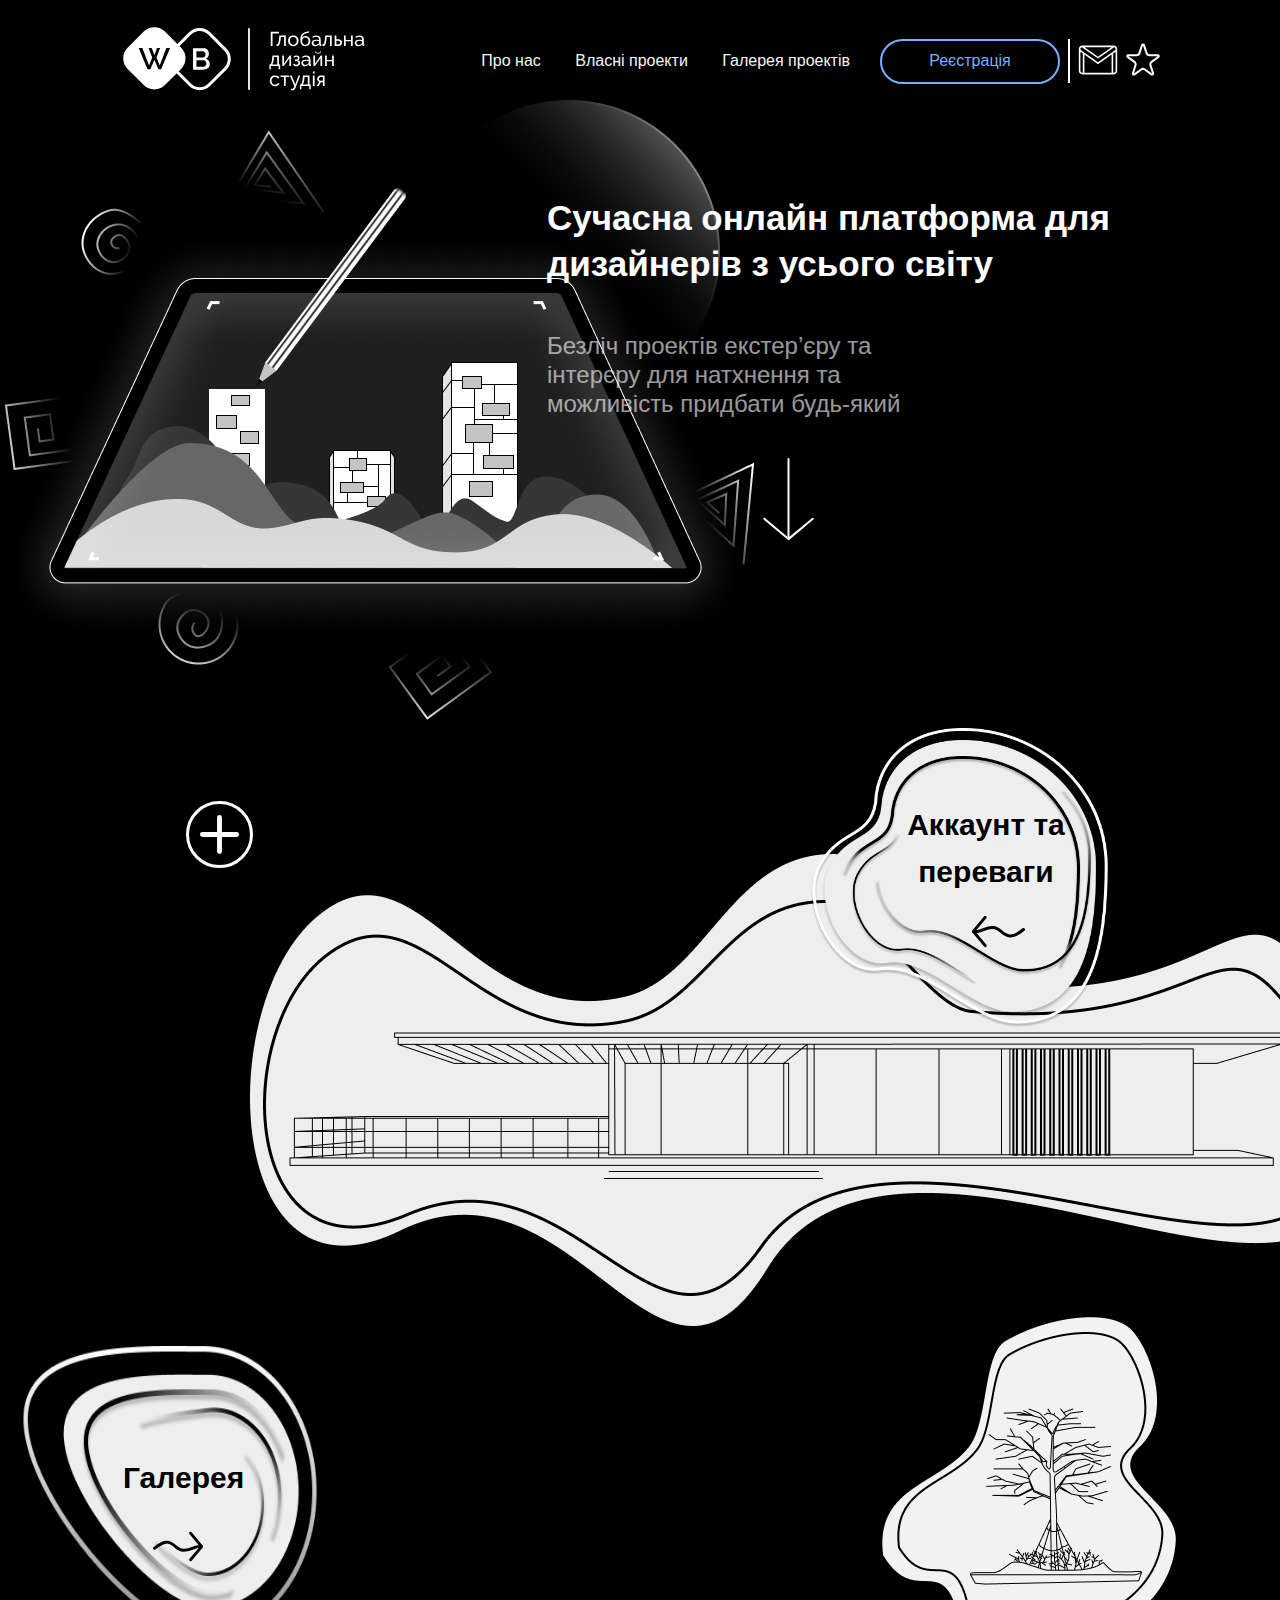
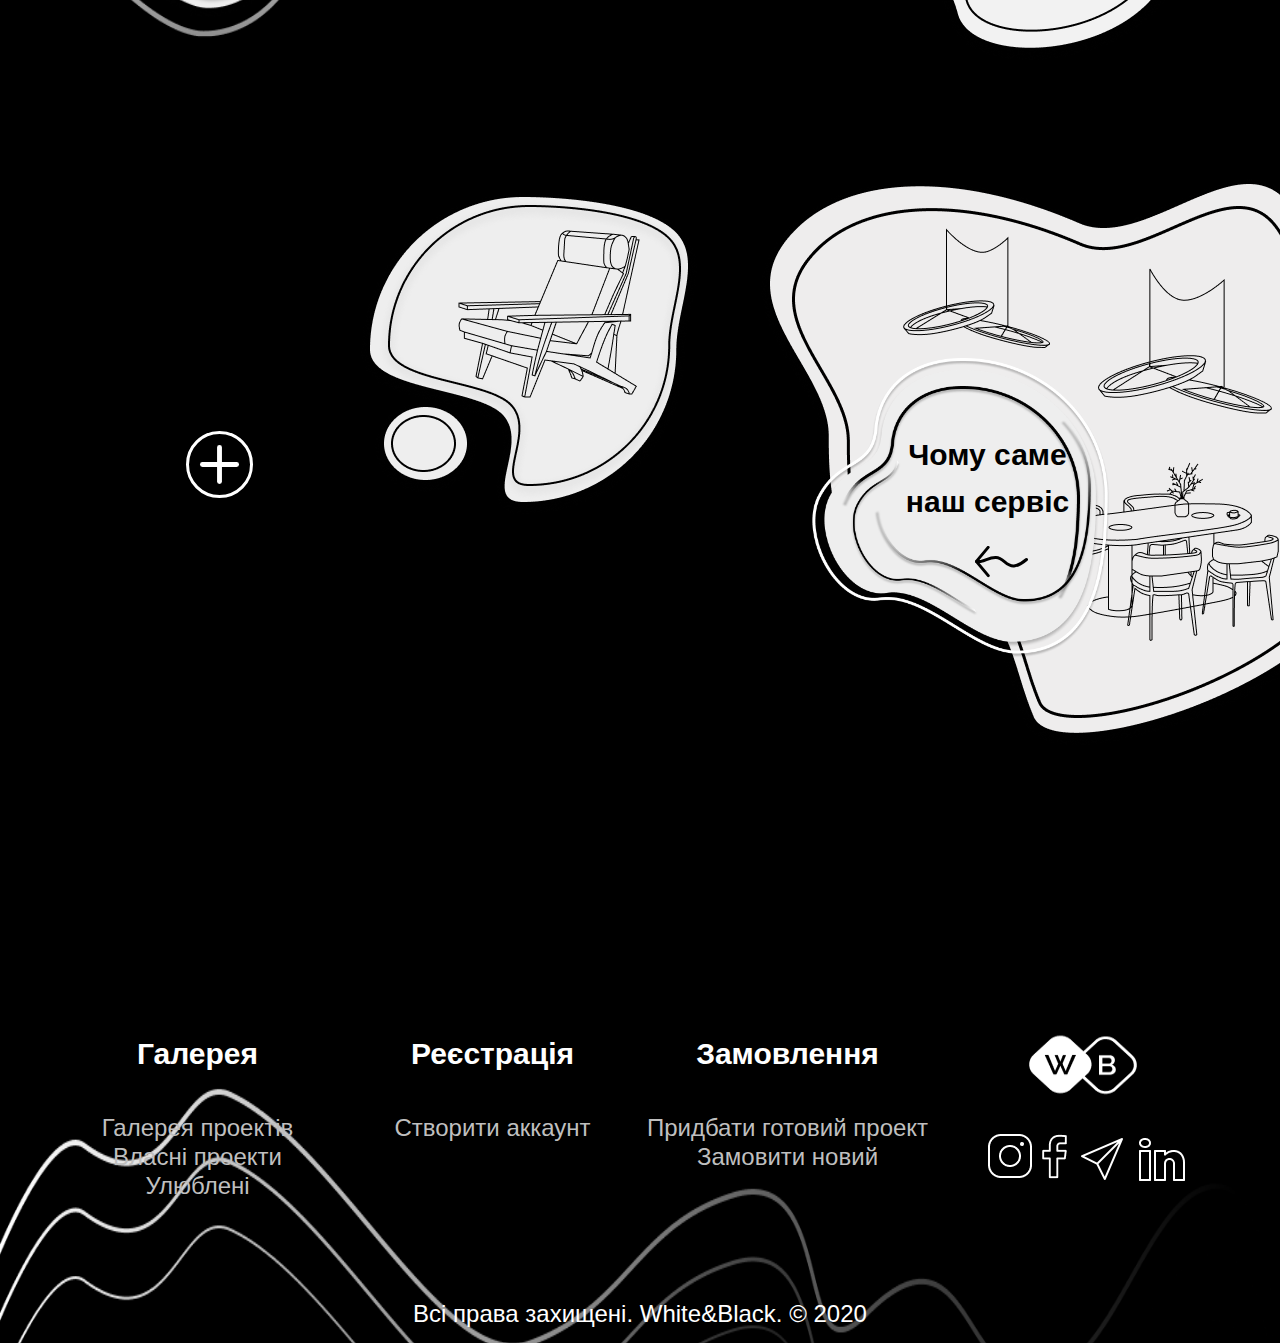
==== commit a98cb892: "fixing some bugs" ====
--- a/app/index.html
+++ b/app/index.html
@@ -37,7 +37,7 @@
 
       <button class="header__links-button">Реєстрація</button>
 
-      <button class="burger"></button>
+      <button class="burger" id="burger"></button>
 
       <div class="header__links-splash"></div>
 
--- a/app/css/style.min.css
+++ b/app/css/style.min.css
@@ -1,9 +1,26 @@
-/*! normalize.css v8.0.1 | MIT License | github.com/necolas/normalize.css */html{line-height:1.15;-webkit-text-size-adjust:100%}body{margin:0}main{display:block}h1{font-size:2em;margin:0.67em 0}hr{-webkit-box-sizing:content-box;box-sizing:content-box;height:0;overflow:visible}pre{font-family:monospace, monospace;font-size:1em}a{background-color:transparent}abbr[title]{border-bottom:none;text-decoration:underline;-webkit-text-decoration:underline dotted;text-decoration:underline dotted}b,strong{font-weight:bolder}code,kbd,samp{font-family:monospace, monospace;font-size:1em}small{font-size:80%}sub,sup{font-size:75%;line-height:0;position:relative;vertical-align:baseline}sub{bottom:-0.25em}sup{top:-0.5em}img{border-style:none}button,input,optgroup,select,textarea{font-family:inherit;font-size:100%;line-height:1.15;margin:0}button,input{overflow:visible}button,select{text-transform:none}button,[type="button"],[type="reset"],[type="submit"]{-webkit-appearance:button}button::-moz-focus-inner,[type="button"]::-moz-focus-inner,[type="reset"]::-moz-focus-inner,[type="submit"]::-moz-focus-inner{border-style:none;padding:0}button:-moz-focusring,[type="button"]:-moz-focusring,[type="reset"]:-moz-focusring,[type="submit"]:-moz-focusring{outline:1px dotted ButtonText}fieldset{padding:0.35em 0.75em 0.625em}legend{-webkit-box-sizing:border-box;box-sizing:border-box;color:inherit;display:table;max-width:100%;padding:0;white-space:normal}progress{vertical-align:baseline}textarea{overflow:auto}[type="checkbox"],[type="radio"]{-webkit-box-sizing:border-box;box-sizing:border-box;padding:0}[type="number"]::-webkit-inner-spin-button,[type="number"]::-webkit-outer-spin-button{height:auto}[type="search"]{-webkit-appearance:textfield;outline-offset:-2px}[type="search"]::-webkit-search-decoration{-webkit-appearance:none}::-webkit-file-upload-button{-webkit-appearance:button;font:inherit}details{display:block}summary{display:list-item}template{display:none}[hidden]{display:none}.slick-slider{position:relative;display:block;-webkit-box-sizing:border-box;box-sizing:border-box;-webkit-user-select:none;-moz-user-select:none;-ms-user-select:none;user-select:none;-webkit-touch-callout:none;-khtml-user-select:none;-ms-touch-action:pan-y;touch-action:pan-y;-webkit-tap-highlight-color:transparent}.slick-list{position:relative;display:block;overflow:hidden;margin:0;padding:0}.slick-list:focus{outline:none}.slick-list.dragging{cursor:pointer;cursor:hand}.slick-slider .slick-track,.slick-slider .slick-list{-webkit-transform:translate3d(0, 0, 0);-ms-transform:translate3d(0, 0, 0);transform:translate3d(0, 0, 0)}.slick-track{position:relative;top:0;left:0;display:block;margin-left:auto;margin-right:auto}.slick-track:before,.slick-track:after{display:table;content:''}.slick-track:after{clear:both}.slick-loading .slick-track{visibility:hidden}.slick-slide{display:none;float:left;height:100%;min-height:1px}[dir='rtl'] .slick-slide{float:right}.slick-slide img{display:block}.slick-slide.slick-loading img{display:none}.slick-slide.dragging img{pointer-events:none}.slick-initialized .slick-slide{display:block}.slick-loading .slick-slide{visibility:hidden}.slick-vertical .slick-slide{display:block;height:auto;border:1px solid transparent}.slick-arrow.slick-hidden{display:none}@font-face{font-family:Montserrat, sans-serif;src:url("https://fonts.googleapis.com/css2?family=Montserrat:wght@500&display=swap")}html{-webkit-box-sizing:border-box;box-sizing:border-box}*,*::before,*::after{-webkit-box-sizing:inherit;box-sizing:inherit}body{font-family:'Montserrat', sans-serif;font-weight:500;font-size:16px;background-color:#000;color:#fff}ul,li{margin:0;padding:0;text-decoration:none;border:none}button{cursor:pointer}.header{position:relative;height:100px;display:-webkit-box;display:-ms-flexbox;display:flex;width:100%}.header__logo{margin-top:21px;margin-left:117px}.header .burger{display:block;position:relative;z-index:100;width:40px;height:40px;background-color:rgba(119,177,255,0);border:none;margin-top:43px;margin-left:20px;top:0;background-image:url(./../img/burger.svg);background-repeat:no-repeat}.header__links{display:-webkit-inline-box;display:-ms-inline-flexbox;display:inline-flex;position:absolute;right:120px}.header__links-li{padding-right:30px;display:inline}.header__links-li:hover{color:#77b1ff;border-bottom:2px solid #77b1ff}.header__links-ul{margin-top:52px}.header__links-button{width:180px;height:45px;border:2px solid #77b1ff;border-radius:40px;color:#77b1ff;background-color:rgba(119,177,255,0);margin-top:39px}.header__links-splash{height:44px;width:2px;background-color:#fff;margin-top:39px;margin-left:8px;margin-right:8px}.header__links-send{margin-top:45px}.header__links-star{margin-top:43px;margin-left:8px}@media screen and (min-width: 500px) and (max-width: 1030px){.burger{display:block}.header{position:relative;height:100px;display:-webkit-box;display:-ms-flexbox;display:flex;width:100%}.header__logo{margin-top:21px;margin-left:20px}.header__links{display:-webkit-inline-box;display:-ms-inline-flexbox;display:inline-flex;position:absolute;right:20px}.header__links-li{display:block;color:#fff;text-decoration:none;margin-top:5px;margin-bottom:5px}.header__links-li:hover{color:#77b1ff;border-bottom:2px solid #77b1ff}.header__links-ul{display:none;margin-top:100px;position:absolute;right:50px;border:2px solid #BFBFBF;border-radius:10px;text-align:center;padding-left:20px}.header__links-button{width:180px;height:45px;border:2px solid #77b1ff;border-radius:40px;color:#77b1ff;background-color:rgba(119,177,255,0);margin-top:39px}.header__links-splash{height:44px;width:2px;background-color:#fff;margin-top:39px;margin-left:8px;margin-right:8px}.header__links-send{margin-top:45px}.header__links-star{margin-top:43px;margin-left:8px}}@media screen and (max-width: 500px){.burger{display:block;position:relative;z-index:100;width:50px;height:50px;margin-top:43px;margin-left:20px;background-image:url(./../img/burger.svg);background-repeat:no-repeat}.header{position:relative;height:100px;display:-webkit-box;display:-ms-flexbox;display:flex;width:100%}.header__logo{margin-top:21px;margin-left:20px}.header__links{display:-webkit-inline-box;display:-ms-inline-flexbox;display:inline-flex;position:absolute;right:20px}.header__links-li{display:block;color:#fff;text-decoration:none;margin-top:5px;margin-bottom:5px}.header__links-li:hover{color:#77b1ff;border-bottom:2px solid #77b1ff}.header__links-ul{display:block;margin-top:100px;position:absolute;right:50px;background:#3b3b3b;border:2px solid #BFBFBF;border-radius:10px;text-align:center;padding-left:20px}.header__links-button{width:180px;height:45px;border:2px solid #77b1ff;border-radius:40px;color:#77b1ff;background-color:rgba(119,177,255,0);margin-top:39px}.header__links-splash{height:44px;width:2px;background-color:#fff;margin-top:39px;margin-left:8px;margin-right:8px}.header__links-send{margin-top:45px}.header__links-star{margin-top:43px;margin-left:8px}}.info{display:-webkit-box;display:-ms-flexbox;display:flex;width:100%;height:700px;background-image:url(../img/info-background.png);background-repeat:no-repeat}.info-arrow{position:absolute;top:458px;right:465px}.text{display:block;position:absolute;right:122px;margin-top:95px}.info-h2{padding-right:0;width:611px;height:92px;font-style:normal;font-weight:bold;font-size:35px;line-height:131.4%}.info-p{margin-top:45px;width:414px;height:96px;font-style:normal;font-weight:500;font-size:24px;line-height:120.9%;opacity:0.6}@media screen and (min-width: 500px) and (max-width: 1030px){.info{display:-webkit-box;display:-ms-flexbox;display:flex;width:100%;height:600px;background-image:url(../img/info-background.png);background-repeat:no-repeat;background-size:50%;background-position:0 100px}.info-arrow{position:absolute;top:458px;right:300px}.text{display:block;position:absolute;right:0;margin-top:95px}.info-h2{display:block;padding-right:0;width:611px;height:92px;font-style:normal;font-weight:bold;font-size:35px;line-height:131.4%}.info-p{display:block;margin-top:45px;margin-left:100px;width:414px;height:96px;font-style:normal;font-weight:500;font-size:24px;line-height:120.9%;opacity:0.6}}.in-account{height:600px}.main-title{float:right;margin-right:180px}.main-title__text{position:relative;z-index:100;width:228px;height:96px;font-style:normal;font-weight:bold;font-size:30px;line-height:158.9%;display:-webkit-box;display:-ms-flexbox;display:flex;-webkit-box-align:center;-ms-flex-align:center;align-items:center;text-align:center;color:#000000}.main-title__str{display:-webkit-box;display:-ms-flexbox;display:flex;position:relative;z-index:100;-webkit-box-align:center;-ms-flex-align:center;align-items:center;margin-left:100px;margin-top:20px}.main-image img{position:absolute;width:300px;height:300px;margin-top:-220px;margin-bottom:100px;right:170px}.account-btn{width:69px;height:69px;margin-left:180px;position:relative;z-index:100;background-color:rgba(119,177,255,0);border:none}.account-img img{margin-left:240px;margin-top:-100px}@media screen and (min-width: 500px) and (max-width: 1030px){.in-account{height:400px}.main-title{float:right;margin-right:70px}.main-title__text{position:relative;z-index:100;width:228px;height:96px;font-style:normal;font-weight:bold;font-size:30px;line-height:158.9%;display:-webkit-box;display:-ms-flexbox;display:flex;-webkit-box-align:center;-ms-flex-align:center;align-items:center;text-align:center;color:#000000}.main-title__str{display:-webkit-box;display:-ms-flexbox;display:flex;position:relative;z-index:100;-webkit-box-align:center;-ms-flex-align:center;align-items:center;margin-left:100px;margin-top:20px}.main-image img{position:absolute;width:300px;height:300px;margin-top:-220px;right:50px}.account-btn{width:69px;height:69px;margin-left:180px;z-index:100;background-color:rgba(119,177,255,0);border:none}.account-img img{margin-left:30px;margin-top:-50px;width:60%}}.account{display:none;grid-template:"aa bb";grid-template-columns:1fr 1fr;height:600px}.account__info-title{grid-area:aa}.account__info-title img{margin-top:-320px}.account__info-title-text{padding-left:130px;position:relative;z-index:100;font-style:normal;font-weight:bold;font-size:35px;line-height:158.9%}.account__info-title-button{margin-left:130px;margin-top:117px;width:181px;height:44px;position:relative;z-index:100;background:#77B1FF;border:2px solid #77B1FF;-webkit-box-sizing:border-box;box-sizing:border-box;border-radius:40px;font-style:normal;font-weight:600;font-size:20px;line-height:24px;color:#fff}.account__info-advntgs{grid-area:bb;background-image:url(./../img/account-advntgs-bg.svg);background-repeat:no-repeat;margin-right:0}.account__info-advntgs-title{padding-left:100px;font-style:normal;font-weight:600;font-size:30px;line-height:158.9%;color:#FFFFFF}.account__info-advntgs-list{margin-top:60px;margin-left:100px}.account__info-advntgs-list__item-text{padding-bottom:120px;width:464px;height:58px;font-style:normal;font-weight:500;font-size:24px;line-height:120.9%;display:-webkit-box;display:-ms-flexbox;display:flex;-webkit-box-align:center;-ms-flex-align:center;align-items:center;color:#BFBFBF}.galerry-btn{float:right;width:69px;height:69px;margin-right:230px;margin-top:-100px;background-color:rgba(119,177,255,0);border:none}.in-galerry{height:600px}.galerry-title__image img{position:absolute;width:300px;height:300px;margin-top:-220px;margin-bottom:100px;left:20px}.galerry-title{margin-top:30px;margin-left:123px}.galerry-title__text{width:228px;height:96px;font-style:normal;font-weight:bold;font-size:30px;line-height:158.9%;display:-webkit-box;display:-ms-flexbox;display:flex;-webkit-box-align:center;-ms-flex-align:center;align-items:center;text-align:center;color:#000000;position:relative;z-index:100}.galerry-title__str{display:-webkit-box;display:-ms-flexbox;display:flex;-webkit-box-align:center;-ms-flex-align:center;align-items:center;width:50px;height:40px;margin-left:30px;-webkit-transform:rotate(180deg);-ms-transform:rotate(180deg);transform:rotate(180deg);position:relative;z-index:100}.galerry-img img{margin-left:840px;margin-top:-300px}@media screen and (min-width: 500px) and (max-width: 1030px){.galerry-btn{float:right;width:69px;height:69px;margin-right:200px;margin-top:-100px;background-color:rgba(119,177,255,0);border:none}.in-galerry{height:600px}.galerry-title__image img{position:absolute;width:300px;height:300px;margin-top:-220px;margin-bottom:100px;left:20px}.galerry-title{margin-top:30px;margin-left:123px}.galerry-title__text{width:228px;height:96px;font-style:normal;font-weight:bold;font-size:30px;line-height:158.9%;display:-webkit-box;display:-ms-flexbox;display:flex;-webkit-box-align:center;-ms-flex-align:center;align-items:center;text-align:center;color:#000000;position:relative;z-index:100}.galerry-title__str{display:-webkit-box;display:-ms-flexbox;display:flex;-webkit-box-align:center;-ms-flex-align:center;align-items:center;width:50px;height:40px;margin-left:30px;-webkit-transform:rotate(180deg);-ms-transform:rotate(180deg);transform:rotate(180deg);position:relative;z-index:100}.galerry-img img{margin-left:340px;margin-top:-300px}}.galerry{display:none;grid-template:"aa bb";grid-template-columns:1fr 1fr;height:800px;margin-top:10px}.galerry__info-title{grid-area:aa}.galerry__info-title-text{padding-left:130px;font-style:normal;font-weight:bold;font-size:35px;line-height:158.9%}.galerry__info-title-button{margin-left:130px;margin-top:117px;width:181px;height:44px;background:#77B1FF;border:2px solid #77B1FF;-webkit-box-sizing:border-box;box-sizing:border-box;border-radius:40px;font-style:normal;font-weight:600;font-size:20px;line-height:24px;color:#fff}.galerry__info-advntgs{grid-area:bb;background-image:url(./../img/account-advntgs-bg.svg);background-repeat:no-repeat;margin-right:0}.galerry__info-advntgs-title{padding-left:100px;font-style:normal;font-weight:600;font-size:30px;line-height:158.9%;color:#FFFFFF}.galerry__info-advntgs-list{margin-top:90px;margin-left:100px}.galerry__info-advntgs-list__item-text{padding-bottom:120px;width:464px;height:58px;font-style:normal;font-weight:500;font-size:24px;line-height:120.9%;display:-webkit-box;display:-ms-flexbox;display:flex;-webkit-box-align:center;-ms-flex-align:center;align-items:center;color:#BFBFBF}.in-service{height:300px}.service-title{float:right;margin-right:180px}.service-title__text{position:relative;z-index:100;width:225px;height:96px;font-style:normal;font-weight:bold;font-size:30px;line-height:158.9%;display:-webkit-box;display:-ms-flexbox;display:flex;-webkit-box-align:center;-ms-flex-align:center;align-items:center;text-align:center;color:#000000}.service-title__str{display:-webkit-box;display:-ms-flexbox;display:flex;position:relative;z-index:100;-webkit-box-align:center;-ms-flex-align:center;align-items:center;margin-left:100px;margin-top:20px}.service-image img{position:absolute;width:300px;height:300px;margin-top:-220px;margin-bottom:100px;right:170px}.service-btn{width:69px;height:69px;margin-left:180px;z-index:100;background-color:rgba(119,177,255,0);border:none}.service-img img{margin-left:360px;margin-top:-350px}.service-img-2 img{margin-left:760px;margin-top:-400px}@media screen and (min-width: 500px) and (max-width: 1030px){.in-service{height:300px}.service-title{float:right;margin-right:65px}.service-title__text{position:relative;z-index:100;width:225px;height:96px;font-style:normal;font-weight:bold;font-size:30px;line-height:158.9%;display:-webkit-box;display:-ms-flexbox;display:flex;-webkit-box-align:center;-ms-flex-align:center;align-items:center;text-align:center;color:#000000}.service-title__str{display:-webkit-box;display:-ms-flexbox;display:flex;position:relative;z-index:100;-webkit-box-align:center;-ms-flex-align:center;align-items:center;margin-left:100px;margin-top:20px}.service-image img{position:absolute;width:300px;height:300px;margin-top:-220px;margin-bottom:100px;right:50px}.service-btn{width:69px;height:69px;margin-left:100px;z-index:100;background-color:rgba(119,177,255,0);border:none}.service-img img{margin-left:200px;margin-top:-350px}.service-img-2 img{margin-left:260px;margin-top:20px;width:300px}}.service{display:none;grid-template:"aa bb";grid-template-columns:1fr 1fr;height:600px}.service__info-title{grid-area:aa}.service__info-title img{margin-top:-300px}.service__info-title-text{padding-left:130px;position:relative;z-index:100;font-style:normal;font-weight:bold;font-size:35px;line-height:158.9%}.service__info-title-button{margin-left:130px;margin-top:117px;width:222px;height:44px;background:#77B1FF;border:2px solid #77B1FF;-webkit-box-sizing:border-box;box-sizing:border-box;border-radius:40px;position:relative;z-index:100;font-style:normal;font-weight:600;font-size:20px;line-height:24px;color:#fff}.service__info-advntgs{grid-area:bb;background-image:url(./../img/account-advntgs-bg.svg);background-repeat:no-repeat;margin-right:0}.service__info-advntgs-title{padding-left:100px;font-style:normal;font-weight:600;font-size:30px;line-height:158.9%;color:#FFFFFF}.service__info-advntgs-list{margin-top:80px;margin-left:100px}.service__info-advntgs-list__item-text{padding-bottom:120px;width:464px;height:58px;font-style:normal;font-weight:500;font-size:24px;line-height:120.9%;display:-webkit-box;display:-ms-flexbox;display:flex;-webkit-box-align:center;-ms-flex-align:center;align-items:center;color:#BFBFBF}.footer{display:grid;grid-template:"fg fr fo fl"+/*! normalize.css v8.0.1 | MIT License | github.com/necolas/normalize.css */html{line-height:1.15;-webkit-text-size-adjust:100%}body{margin:0}main{display:block}h1{font-size:2em;margin:0.67em 0}hr{-webkit-box-sizing:content-box;box-sizing:content-box;height:0;overflow:visible}pre{font-family:monospace, monospace;font-size:1em}a{background-color:transparent}abbr[title]{border-bottom:none;text-decoration:underline;-webkit-text-decoration:underline dotted;text-decoration:underline dotted}b,strong{font-weight:bolder}code,kbd,samp{font-family:monospace, monospace;font-size:1em}small{font-size:80%}sub,sup{font-size:75%;line-height:0;position:relative;vertical-align:baseline}sub{bottom:-0.25em}sup{top:-0.5em}img{border-style:none}button,input,optgroup,select,textarea{font-family:inherit;font-size:100%;line-height:1.15;margin:0}button,input{overflow:visible}button,select{text-transform:none}button,[type="button"],[type="reset"],[type="submit"]{-webkit-appearance:button}button::-moz-focus-inner,[type="button"]::-moz-focus-inner,[type="reset"]::-moz-focus-inner,[type="submit"]::-moz-focus-inner{border-style:none;padding:0}button:-moz-focusring,[type="button"]:-moz-focusring,[type="reset"]:-moz-focusring,[type="submit"]:-moz-focusring{outline:1px dotted ButtonText}fieldset{padding:0.35em 0.75em 0.625em}legend{-webkit-box-sizing:border-box;box-sizing:border-box;color:inherit;display:table;max-width:100%;padding:0;white-space:normal}progress{vertical-align:baseline}textarea{overflow:auto}[type="checkbox"],[type="radio"]{-webkit-box-sizing:border-box;box-sizing:border-box;padding:0}[type="number"]::-webkit-inner-spin-button,[type="number"]::-webkit-outer-spin-button{height:auto}[type="search"]{-webkit-appearance:textfield;outline-offset:-2px}[type="search"]::-webkit-search-decoration{-webkit-appearance:none}::-webkit-file-upload-button{-webkit-appearance:button;font:inherit}details{display:block}summary{display:list-item}template{display:none}[hidden]{display:none}.slick-slider{position:relative;display:block;-webkit-box-sizing:border-box;box-sizing:border-box;-webkit-user-select:none;-moz-user-select:none;-ms-user-select:none;user-select:none;-webkit-touch-callout:none;-khtml-user-select:none;-ms-touch-action:pan-y;touch-action:pan-y;-webkit-tap-highlight-color:transparent}.slick-list{position:relative;display:block;overflow:hidden;margin:0;padding:0}.slick-list:focus{outline:none}.slick-list.dragging{cursor:pointer;cursor:hand}.slick-slider .slick-track,.slick-slider .slick-list{-webkit-transform:translate3d(0, 0, 0);-ms-transform:translate3d(0, 0, 0);transform:translate3d(0, 0, 0)}.slick-track{position:relative;top:0;left:0;display:block;margin-left:auto;margin-right:auto}.slick-track:before,.slick-track:after{display:table;content:''}.slick-track:after{clear:both}.slick-loading .slick-track{visibility:hidden}.slick-slide{display:none;float:left;height:100%;min-height:1px}[dir='rtl'] .slick-slide{float:right}.slick-slide img{display:block}.slick-slide.slick-loading img{display:none}.slick-slide.dragging img{pointer-events:none}.slick-initialized .slick-slide{display:block}.slick-loading .slick-slide{visibility:hidden}.slick-vertical .slick-slide{display:block;height:auto;border:1px solid transparent}.slick-arrow.slick-hidden{display:none}@font-face{font-family:Montserrat, sans-serif;src:url("https://fonts.googleapis.com/css2?family=Montserrat:wght@500&display=swap")}html{-webkit-box-sizing:border-box;box-sizing:border-box}*,*::before,*::after{-webkit-box-sizing:inherit;box-sizing:inherit}body{font-family:'Montserrat', sans-serif;font-weight:500;font-size:16px;background-color:#000;color:#fff}ul,li{margin:0;padding:0;text-decoration:none;border:none}button{cursor:pointer}.header{position:relative;height:100px;display:-webkit-box;display:-ms-flexbox;display:flex;width:100%}.header__logo{margin-top:21px;margin-left:117px}.header .burger{display:none;position:relative;z-index:100;width:40px;height:40px;background-color:rgba(119,177,255,0);border:none;margin-top:43px;margin-left:20px;top:0;background-image:url(./../img/burger.svg);background-repeat:no-repeat}.header__links{display:-webkit-inline-box;display:-ms-inline-flexbox;display:inline-flex;position:absolute;right:120px}.header__links-li{padding-right:30px;display:inline;text-decoration:none;color:#f5f5f5}.header__links-li:hover{color:#77b1ff;border-bottom:2px solid #77b1ff}.header__links-ul{margin-top:52px}.header__links-button{width:180px;height:45px;border:2px solid #77b1ff;border-radius:40px;color:#77b1ff;background-color:rgba(119,177,255,0);margin-top:39px}.header__links-splash{height:44px;width:2px;background-color:#fff;margin-top:39px;margin-left:8px;margin-right:8px}.header__links-send{margin-top:45px}.header__links-star{margin-top:43px;margin-left:8px}@media screen and (min-width: 500px) and (max-width: 1030px){.burger{display:block}.header{position:relative;height:100px;display:-webkit-box;display:-ms-flexbox;display:flex;width:100%}.header .burger{display:block}.header__logo{margin-top:21px;margin-left:20px}.header__links{display:-webkit-inline-box;display:-ms-inline-flexbox;display:inline-flex;position:absolute;right:20px}.header__links-li{display:block;color:#fff;text-decoration:none;margin-top:5px;margin-bottom:5px}.header__links-li:hover{color:#77b1ff;border-bottom:2px solid #77b1ff}.header__links-ul{display:none;margin-top:100px;position:absolute;right:50px;border:2px solid #BFBFBF;border-radius:10px;background-color:#0f0f0f;text-align:center;padding-left:20px}.header__links-button{width:180px;height:45px;border:2px solid #77b1ff;border-radius:40px;color:#77b1ff;background-color:rgba(119,177,255,0);margin-top:39px}.header__links-splash{height:44px;width:2px;background-color:#fff;margin-top:39px;margin-left:8px;margin-right:8px}.header__links-send{margin-top:45px}.header__links-star{margin-top:43px;margin-left:8px}}@media screen and (max-width: 500px){.header{position:relative;height:100px;display:-webkit-box;display:-ms-flexbox;display:flex;width:100%}.header__logo{margin-top:-5px;margin-left:5px}.header__logo svg{width:40%}.header .burger{display:block;position:relative;z-index:100;width:50px;height:50px;top:0;margin-top:18px;background-repeat:no-repeat}.header__links{display:-webkit-inline-box;display:-ms-inline-flexbox;display:inline-flex;position:absolute;right:20px}.header__links-li{display:block;color:#fff;text-decoration:none;margin-top:5px;margin-bottom:5px}.header__links-li:hover{color:#77b1ff;border-bottom:2px solid #77b1ff}.header__links-ul{display:none;margin-top:70px;position:relative;z-index:100;margin-right:10px;background:#3b3b3b;border:2px solid #BFBFBF;border-radius:10px;text-align:center;padding-left:20px;left:50%}.header__links-button{width:70px;height:25px;border:2px solid #77b1ff;border-radius:40px;color:#77b1ff;font-size:10px;background-color:rgba(119,177,255,0);margin-top:20px;margin-right:-5px}.header__links-splash{height:40px;width:2px;background-color:#fff;margin-top:15px;margin-left:0;margin-right:8px}.header__links-send{margin-top:20px}.header__links-star{margin-top:20px;margin-left:8px}}.info{display:-webkit-box;display:-ms-flexbox;display:flex;width:100%;height:700px;background-image:url(../img/info-background.png);background-repeat:no-repeat}.info-arrow{position:absolute;top:458px;right:465px}.text{display:block;position:absolute;right:122px;margin-top:95px}.info-h2{padding-right:0;width:611px;height:92px;font-style:normal;font-weight:bold;font-size:35px;line-height:131.4%}.info-p{margin-top:45px;width:414px;height:96px;font-style:normal;font-weight:500;font-size:24px;line-height:120.9%;opacity:0.6}@media screen and (min-width: 500px) and (max-width: 1030px){.info{display:-webkit-box;display:-ms-flexbox;display:flex;width:100%;height:600px;background-image:url(../img/info-background.png);background-repeat:no-repeat;background-size:50%;background-position:0 100px}.info-arrow{position:absolute;top:458px;right:300px}.text{display:block;position:absolute;right:0;margin-top:95px}.info-h2{display:block;padding-right:0;width:611px;height:92px;font-style:normal;font-weight:bold;font-size:35px;line-height:131.4%}.info-p{display:block;margin-top:45px;margin-left:100px;width:414px;height:96px;font-style:normal;font-weight:500;font-size:24px;line-height:120.9%;opacity:0.6}}@media screen and (max-width: 500px){.main .info{display:block;width:100%;height:320px;background-image:url(../img/info-background.png);background-repeat:no-repeat;background-size:60%;background-position:center 30px;text-align:center}.main .info .text{display:block;position:absolute;right:0;text-align:center;margin-top:95px}.main .text{display:block;position:absolute;margin-top:-20px;text-align:center}.main .text .info-h2{width:200px;height:100px;margin-top:-110px;margin-left:30%;font-size:15px}.main .text .info-p{margin-top:95px;width:354px;height:96px;padding-right:10px;margin-right:10px;font-style:normal;font-weight:500;font-size:18px;line-height:120.9%;opacity:0.6;text-align:center}}.in-account{height:600px}.main-title{float:right;margin-right:180px}.main-title__text{position:relative;z-index:100;width:228px;height:96px;font-style:normal;font-weight:bold;font-size:30px;line-height:158.9%;display:-webkit-box;display:-ms-flexbox;display:flex;-webkit-box-align:center;-ms-flex-align:center;align-items:center;text-align:center;color:#000000}.main-title__str{display:-webkit-box;display:-ms-flexbox;display:flex;position:relative;z-index:100;-webkit-box-align:center;-ms-flex-align:center;align-items:center;margin-left:100px;margin-top:20px}.main-image img{position:absolute;width:300px;height:300px;margin-top:-220px;margin-bottom:100px;right:170px}.account-btn{width:69px;height:69px;margin-left:180px;position:relative;z-index:100;background-color:rgba(119,177,255,0);border:none}.account-img img{margin-left:240px;margin-top:-100px}@media screen and (min-width: 500px) and (max-width: 1030px){.in-account{height:400px}.main-title{float:right;margin-right:70px}.main-title__text{position:relative;z-index:100;width:228px;height:96px;font-style:normal;font-weight:bold;font-size:30px;line-height:158.9%;display:-webkit-box;display:-ms-flexbox;display:flex;-webkit-box-align:center;-ms-flex-align:center;align-items:center;text-align:center;color:#000000}.main-title__str{display:-webkit-box;display:-ms-flexbox;display:flex;position:relative;z-index:100;-webkit-box-align:center;-ms-flex-align:center;align-items:center;margin-left:100px;margin-top:20px}.main-image img{position:absolute;width:300px;height:300px;margin-top:-220px;right:50px}.account-btn{width:69px;height:69px;margin-left:180px;z-index:100;background-color:rgba(119,177,255,0);border:none}.account-img img{margin-left:30px;margin-top:-50px;width:60%}}@media screen and (max-width: 500px){.in-account{height:170px}.main-title{float:right;margin-right:10px}.main-title__text{position:absolute;right:65px;z-index:100;width:60px;height:30px;font-style:normal;font-weight:bold;font-size:10px;line-height:158.9%;display:-webkit-box;display:-ms-flexbox;display:flex;-webkit-box-align:center;-ms-flex-align:center;align-items:center;text-align:center;color:#0f0f0f}.main-title__str{display:-webkit-box;display:-ms-flexbox;display:flex;position:relative;z-index:100;-webkit-box-align:center;-ms-flex-align:center;align-items:center;margin-right:40px;margin-top:23px}.main-title__str svg{width:50%}.main-image img{position:absolute;width:100px;height:100px;margin-top:-80px;right:50px}.account-btn{width:69px;height:69px;margin-left:30px;z-index:100;background-color:rgba(119,177,255,0);border:none}.account-img img{margin-left:50px;margin-top:0;width:60%}}.account{display:none;grid-template:"aa bb";grid-template-columns:1fr 1fr;height:600px}.account__info-title{grid-area:aa}.account__info-title img{margin-top:-320px}.account__info-title-text{padding-left:130px;position:relative;z-index:100;font-style:normal;font-weight:bold;font-size:35px;line-height:158.9%}.account__info-title-button{margin-left:130px;margin-top:117px;width:181px;height:44px;position:relative;z-index:100;background:#77B1FF;border:2px solid #77B1FF;-webkit-box-sizing:border-box;box-sizing:border-box;border-radius:40px;font-style:normal;font-weight:600;font-size:20px;line-height:24px;color:#fff}.account__info-advntgs{grid-area:bb;background-image:url(./../img/account-advntgs-bg.svg);background-repeat:no-repeat;margin-right:0}.account__info-advntgs-title{padding-left:100px;font-style:normal;font-weight:600;font-size:30px;line-height:158.9%;color:#FFFFFF}.account__info-advntgs-list{margin-top:60px;margin-left:100px}.account__info-advntgs-list__item-text{padding-bottom:120px;width:464px;height:58px;font-style:normal;font-weight:500;font-size:24px;line-height:120.9%;display:-webkit-box;display:-ms-flexbox;display:flex;-webkit-box-align:center;-ms-flex-align:center;align-items:center;color:#BFBFBF}@media screen and (min-width: 500px) and (max-width: 1030px){.account{display:none;grid-template:"aa"+ "bb";height:800px}.account__info-title{grid-area:aa}.account__info-title img{margin-top:-320px;margin-left:170px}.account__info-title-text{padding-left:330px;position:relative;z-index:100;font-style:normal;font-weight:bold;font-size:35px;line-height:158.9%}.account__info-title-button{margin-left:430px;margin-top:117px;width:181px;height:44px;position:relative;z-index:100;background:#77B1FF;border:2px solid #77B1FF;-webkit-box-sizing:border-box;box-sizing:border-box;border-radius:40px;font-style:normal;font-weight:600;font-size:20px;line-height:24px;color:#fff}.account__info-advntgs{grid-area:bb;background-image:url(./../img/account-advntgs-bg.svg);background-repeat:no-repeat;margin-left:200px}.account__info-advntgs-title{padding-left:100px;font-style:normal;font-weight:600;font-size:30px;line-height:158.9%;color:#FFFFFF}.account__info-advntgs-list{margin-top:60px;margin-left:100px}.account__info-advntgs-list__item-text{padding-bottom:120px;width:464px;height:58px;font-style:normal;font-weight:500;font-size:24px;line-height:120.9%;display:-webkit-box;display:-ms-flexbox;display:flex;-webkit-box-align:center;-ms-flex-align:center;align-items:center;color:#BFBFBF}}@media screen and (max-width: 500px){.account{display:none;grid-template:"aa"+ "bb";grid-template-columns:1fr;height:600px}.account__info-title{grid-area:aa}.account__info-title img{margin-top:-120px;width:30%}.account__info-title-text{padding-left:23%;position:relative;z-index:100;font-style:normal;font-weight:bold;font-size:20px;line-height:158.9%}.account__info-title-button{margin-left:25%;margin-top:30px;width:181px;height:44px;position:relative;z-index:100;background:#77B1FF;border:2px solid #77B1FF;-webkit-box-sizing:border-box;box-sizing:border-box;border-radius:40px;font-style:normal;font-weight:600;font-size:20px;line-height:24px;color:#fff}.account__info-advntgs{grid-area:bb;background-image:url(./../img/account-advntgs-bg.svg);background-repeat:no-repeat;background-size:70%;background-position:20px 5px;margin-right:0}.account__info-advntgs-title{padding-left:55px;font-style:normal;font-weight:600;font-size:18px;line-height:158.9%;color:#FFFFFF}.account__info-advntgs-list{margin-top:10px;margin-left:60px}.account__info-advntgs-list__item-text{padding-bottom:20px;width:324px;height:58px;font-style:normal;font-weight:500;font-size:16px;line-height:120.9%;display:-webkit-box;display:-ms-flexbox;display:flex;-webkit-box-align:center;-ms-flex-align:center;align-items:center;color:#BFBFBF}}.galerry-btn{float:right;width:69px;height:69px;margin-right:230px;margin-top:-100px;background-color:rgba(119,177,255,0);border:none}.in-galerry{height:600px}.galerry-title__image img{position:absolute;width:300px;height:300px;margin-top:-220px;margin-bottom:100px;left:20px}.galerry-title{margin-top:30px;margin-left:123px}.galerry-title__text{width:228px;height:96px;font-style:normal;font-weight:bold;font-size:30px;line-height:158.9%;display:-webkit-box;display:-ms-flexbox;display:flex;-webkit-box-align:center;-ms-flex-align:center;align-items:center;text-align:center;color:#000000;position:relative;z-index:100}.galerry-title__str{display:-webkit-box;display:-ms-flexbox;display:flex;-webkit-box-align:center;-ms-flex-align:center;align-items:center;width:50px;height:40px;margin-left:30px;-webkit-transform:rotate(180deg);-ms-transform:rotate(180deg);transform:rotate(180deg);position:relative;z-index:100}.galerry-img img{margin-left:840px;margin-top:-300px}@media screen and (min-width: 500px) and (max-width: 1030px){.galerry-btn{float:right;width:69px;height:69px;margin-right:200px;margin-top:-100px;background-color:rgba(119,177,255,0);border:none}.in-galerry{height:600px}.galerry-title__image img{position:absolute;width:300px;height:300px;margin-top:-220px;margin-bottom:100px;left:20px}.galerry-title{margin-top:30px;margin-left:123px}.galerry-title__text{width:228px;height:96px;font-style:normal;font-weight:bold;font-size:30px;line-height:158.9%;display:-webkit-box;display:-ms-flexbox;display:flex;-webkit-box-align:center;-ms-flex-align:center;align-items:center;text-align:center;color:#000000;position:relative;z-index:100}.galerry-title__str{display:-webkit-box;display:-ms-flexbox;display:flex;-webkit-box-align:center;-ms-flex-align:center;align-items:center;width:50px;height:40px;margin-left:30px;-webkit-transform:rotate(180deg);-ms-transform:rotate(180deg);transform:rotate(180deg);position:relative;z-index:100}.galerry-img img{margin-left:340px;margin-top:-300px}}@media screen and (max-width: 500px){.galerry-btn{float:right;width:69px;height:69px;margin-right:30px;margin-top:-100px;background-color:rgba(119,177,255,0);border:none}.in-galerry{height:200px}.galerry-title__image img{position:absolute;width:120px;height:120px;margin-top:-130px;margin-bottom:100px;left:10px}.galerry-title{margin-top:30px;margin-left:30px}.galerry-title__text{width:228px;height:96px;font-style:normal;font-weight:bold;font-size:18px;line-height:158.9%;display:-webkit-box;display:-ms-flexbox;display:flex;-webkit-box-align:center;-ms-flex-align:center;align-items:center;text-align:center;color:#0f0f0f;position:relative;z-index:100}.galerry-title__str{display:-webkit-box;display:-ms-flexbox;display:flex;-webkit-box-align:center;-ms-flex-align:center;align-items:center;width:50px;height:40px;margin-left:30px;-webkit-transform:rotate(180deg);-ms-transform:rotate(180deg);transform:rotate(180deg);position:relative;z-index:100}.galerry-title__str svg{width:50%}.galerry-img img{margin-left:130px;margin-top:-150px;width:50%}}.galerry{display:none;grid-template:"aa bb";grid-template-columns:1fr 1fr;height:800px;margin-top:10px}.galerry__info-title{grid-area:aa}.galerry__info-title-text{padding-left:130px;font-style:normal;font-weight:bold;font-size:35px;line-height:158.9%}.galerry__info-title-button{margin-left:130px;margin-top:117px;width:181px;height:44px;background:#77B1FF;border:2px solid #77B1FF;-webkit-box-sizing:border-box;box-sizing:border-box;border-radius:40px;font-style:normal;font-weight:600;font-size:20px;line-height:24px;color:#fff}.galerry__info-advntgs{grid-area:bb;background-image:url(./../img/account-advntgs-bg.svg);background-repeat:no-repeat;margin-right:0}.galerry__info-advntgs-title{padding-left:100px;font-style:normal;font-weight:600;font-size:30px;line-height:158.9%;color:#FFFFFF}.galerry__info-advntgs-list{margin-top:90px;margin-left:100px}.galerry__info-advntgs-list__item-text{padding-bottom:120px;width:464px;height:58px;font-style:normal;font-weight:500;font-size:24px;line-height:120.9%;display:-webkit-box;display:-ms-flexbox;display:flex;-webkit-box-align:center;-ms-flex-align:center;align-items:center;color:#BFBFBF}@media screen and (min-width: 500px) and (max-width: 1030px){.galerry{display:none;grid-template:"aa"+ "bb";height:1300px;margin-top:10px}.galerry__info-title{grid-area:aa;margin-left:300px}.galerry__info-title-text{padding-left:130px;font-style:normal;font-weight:bold;font-size:35px;line-height:158.9%}.galerry__info-title-button{margin-left:130px;margin-top:117px;width:181px;height:44px;background:#77B1FF;border:2px solid #77B1FF;-webkit-box-sizing:border-box;box-sizing:border-box;border-radius:40px;font-style:normal;font-weight:600;font-size:20px;line-height:24px;color:#fff}.galerry__info-advntgs{grid-area:bb;background-image:url(./../img/account-advntgs-bg.svg);background-repeat:no-repeat;margin-top:-200px;margin-left:200px}.galerry__info-advntgs-title{padding-left:100px;font-style:normal;font-weight:600;font-size:30px;line-height:158.9%;color:#FFFFFF}.galerry__info-advntgs-list{margin-top:90px;margin-left:100px}.galerry__info-advntgs-list__item-text{padding-bottom:120px;width:464px;height:58px;font-style:normal;font-weight:500;font-size:24px;line-height:120.9%;display:-webkit-box;display:-ms-flexbox;display:flex;-webkit-box-align:center;-ms-flex-align:center;align-items:center;color:#BFBFBF}}@media screen and (max-width: 500px){.galerry{display:none;grid-template:"aa"+ "bb";grid-template-columns:1fr;height:500px;margin-top:10px}.galerry__info-title{grid-area:aa}.galerry__info-title img{width:50%;margin-top:-200px;margin-left:10%}.galerry__info-title-text{padding-left:23%;font-style:normal;font-weight:bold;font-size:35px;line-height:158.9%}.galerry__info-title-button{margin-left:20%;margin-top:117px;width:181px;height:44px;background:#77B1FF;border:2px solid #77B1FF;-webkit-box-sizing:border-box;box-sizing:border-box;border-radius:40px;font-style:normal;font-weight:600;font-size:20px;line-height:24px;color:#fff}.galerry__info-advntgs{grid-area:bb;background-image:url(./../img/account-advntgs-bg.svg);background-size:70%;background-position:20px 5px;margin-right:0;background-repeat:no-repeat;margin-right:0}.galerry__info-advntgs-title{padding-left:55px;font-style:normal;font-weight:600;font-size:18px;line-height:158.9%;color:#FFFFFF}.galerry__info-advntgs-list{margin-top:20px;margin-left:60px}.galerry__info-advntgs-list__item-text{padding-bottom:5px;margin-top:20px;width:274px;height:58px;font-style:normal;font-weight:500;font-size:16px;line-height:120.9%;display:-webkit-box;display:-ms-flexbox;display:flex;-webkit-box-align:center;-ms-flex-align:center;align-items:center;color:#BFBFBF}}.in-service{height:300px}.service-title{float:right;margin-right:180px}.service-title__text{position:relative;z-index:100;width:225px;height:96px;font-style:normal;font-weight:bold;font-size:30px;line-height:158.9%;display:-webkit-box;display:-ms-flexbox;display:flex;-webkit-box-align:center;-ms-flex-align:center;align-items:center;text-align:center;color:#000000}.service-title__str{display:-webkit-box;display:-ms-flexbox;display:flex;position:relative;z-index:100;-webkit-box-align:center;-ms-flex-align:center;align-items:center;margin-left:100px;margin-top:20px}.service-image img{position:absolute;width:300px;height:300px;margin-top:-220px;margin-bottom:100px;right:170px}.service-btn{width:69px;height:69px;margin-left:180px;z-index:100;background-color:rgba(119,177,255,0);border:none}.service-img img{margin-left:360px;margin-top:-350px}.service-img-2 img{margin-left:760px;margin-top:-400px}@media screen and (min-width: 500px) and (max-width: 1030px){.in-service{height:300px}.service-title{float:right;margin-right:65px}.service-title__text{position:relative;z-index:100;width:225px;height:96px;font-style:normal;font-weight:bold;font-size:30px;line-height:158.9%;display:-webkit-box;display:-ms-flexbox;display:flex;-webkit-box-align:center;-ms-flex-align:center;align-items:center;text-align:center;color:#000000}.service-title__str{display:-webkit-box;display:-ms-flexbox;display:flex;position:relative;z-index:100;-webkit-box-align:center;-ms-flex-align:center;align-items:center;margin-left:100px;margin-top:20px}.service-image img{position:absolute;width:300px;height:300px;margin-top:-220px;margin-bottom:100px;right:50px}.service-btn{width:69px;height:69px;margin-left:100px;z-index:100;background-color:rgba(119,177,255,0);border:none}.service-img img{margin-left:200px;margin-top:-350px}.service-img-2 img{margin-left:260px;margin-top:20px;width:300px}}@media screen and (max-width: 500px){.in-service{height:300px}.service-title{float:right;margin-right:35px}.service-title__text{position:absolute;z-index:100;width:80px;height:96px;font-style:normal;font-weight:bold;font-size:12px;line-height:158.9%;display:-webkit-box;display:-ms-flexbox;display:flex;-webkit-box-align:center;-ms-flex-align:center;align-items:center;text-align:center;color:#0f0f0f;right:40px;margin-top:-20px}.service-title__str{display:none;position:relative;z-index:100;-webkit-box-align:center;-ms-flex-align:center;align-items:center;margin-top:20px}.service-image img{position:absolute;width:100px;height:100px;margin-top:-20px;margin-bottom:100px;right:30px}.service-btn{width:69px;height:69px;margin-left:30px;z-index:100;background-color:rgba(119,177,255,0);border:none}.service-img img{margin-left:130px;margin-top:-150px;width:30%}.service-img-2 img{margin-left:110px;margin-top:-50px;width:40%}}.service{display:none;grid-template:"aa bb";grid-template-columns:1fr 1fr;height:300px}.service__info-title{grid-area:aa}.service__info-title img{margin-top:-300px}.service__info-title-text{padding-left:130px;position:relative;z-index:100;font-style:normal;font-weight:bold;font-size:35px;line-height:158.9%}.service__info-title-button{margin-left:130px;margin-top:117px;width:222px;height:44px;background:#77B1FF;border:2px solid #77B1FF;-webkit-box-sizing:border-box;box-sizing:border-box;border-radius:40px;position:relative;z-index:100;font-style:normal;font-weight:600;font-size:20px;line-height:24px;color:#fff}.service__info-advntgs{grid-area:bb;background-image:url(./../img/account-advntgs-bg.svg);background-repeat:no-repeat;margin-right:0}.service__info-advntgs-title{padding-left:100px;font-style:normal;font-weight:600;font-size:30px;line-height:158.9%;color:#FFFFFF}.service__info-advntgs-list{margin-top:80px;margin-left:100px}.service__info-advntgs-list__item-text{padding-bottom:120px;width:464px;height:58px;font-style:normal;font-weight:500;font-size:24px;line-height:120.9%;display:-webkit-box;display:-ms-flexbox;display:flex;-webkit-box-align:center;-ms-flex-align:center;align-items:center;color:#BFBFBF}@media screen and (min-width: 500px) and (max-width: 1030px){.service{display:none;grid-template:"aa"+ "bb";height:800px}.service__info-title{grid-area:aa;margin-left:200px}.service__info-title img{margin-top:-300px}.service__info-title-text{padding-left:130px;position:relative;z-index:100;font-style:normal;font-weight:bold;font-size:35px;line-height:158.9%}.service__info-title-button{margin-left:180px;margin-top:117px;width:222px;height:44px;background:#77B1FF;border:2px solid #77B1FF;-webkit-box-sizing:border-box;box-sizing:border-box;border-radius:40px;position:relative;z-index:100;font-style:normal;font-weight:600;font-size:20px;line-height:24px;color:#fff}.service__info-advntgs{grid-area:bb;margin-left:200px;background-image:url(./../img/account-advntgs-bg.svg);background-repeat:no-repeat;margin-right:0}.service__info-advntgs-title{padding-left:100px;font-style:normal;font-weight:600;font-size:30px;line-height:158.9%;color:#FFFFFF}.service__info-advntgs-list{margin-top:80px;margin-left:100px}.service__info-advntgs-list__item-text{padding-bottom:120px;width:464px;height:58px;font-style:normal;font-weight:500;font-size:24px;line-height:120.9%;display:-webkit-box;display:-ms-flexbox;display:flex;-webkit-box-align:center;-ms-flex-align:center;align-items:center;color:#BFBFBF}}@media screen and (max-width: 500px){.service{display:none;grid-template:"aa"+ "bb";grid-template-columns:1fr;height:200px}.service__info-title{grid-area:aa}.service__info-title img{margin-left:130px;margin-top:-150px;width:30%}.service__info-title-text{padding-left:5%;position:relative;z-index:100;font-style:normal;font-weight:bold;font-size:30px;line-height:158.9%}.service__info-title-button{margin-left:15%;margin-top:30px;width:222px;height:44px;background:#77B1FF;border:2px solid #77B1FF;-webkit-box-sizing:border-box;box-sizing:border-box;border-radius:40px;position:relative;z-index:100;font-style:normal;font-weight:600;font-size:20px;line-height:24px;color:#fff}.service__info-advntgs{grid-area:bb;background-image:url(./../img/account-advntgs-bg.svg);background-repeat:no-repeat;background-size:90%;margin-right:0;margin-top:30px}.service__info-advntgs-title{padding-left:50px;font-style:normal;font-weight:600;font-size:20px;line-height:158.9%;color:#FFFFFF}.service__info-advntgs-list{margin-top:10px;margin-left:50px}.service__info-advntgs-list__item-text{padding-bottom:5px;width:264px;height:58px;font-style:normal;font-weight:500;font-size:16px;line-height:120.9%;display:-webkit-box;display:-ms-flexbox;display:flex;-webkit-box-align:center;-ms-flex-align:center;align-items:center;color:#BFBFBF}}.footer{display:grid;grid-template:"fg fr fo fl"  "ff ff ff ff";grid-template-columns:1fr 1fr 1fr 1fr;padding-left:50px;padding-right:50px;background-image:url(../img/footer-bg.png);background-repeat:no-repeat;background-size:100% 1000px;margin-top:300px}.footer__galerry{grid-area:fg;text-align:center}.footer__galerry-text{font-style:normal;font-weight:bold;font-size:30px;line-height:158.9%;-webkit-box-align:center;-ms-flex-align:center;align-items:center}.footer__galerry-suptext{padding-top:36px}.footer__galerry-suptext__item{font-style:normal;font-weight:500;font-size:24px;line-height:29px;color:#BFBFBF}.footer__registration{grid-area:fr;text-align:center}.footer__registration-text{font-style:normal;font-weight:bold;font-size:30px;line-height:158.9%;-webkit-box-align:center;-ms-flex-align:center;align-items:center}.footer__registration-suptext{padding-top:36px}.footer__registration-suptext-item{font-style:normal;font-weight:500;font-size:24px;line-height:29px;color:#BFBFBF}.footer__ordering{grid-area:fo;text-align:center}.footer__ordering-text{font-style:normal;font-weight:bold;font-size:30px;line-height:158.9%;-webkit-box-align:center;-ms-flex-align:center;align-items:center}.footer__ordering-suptext{padding-top:36px}.footer__ordering-suptext__item{font-style:normal;font-weight:500;font-size:24px;line-height:29px;color:#BFBFBF}.footer__links{grid-area:fl;text-align:center}.footer__links-logo{padding-bottom:30px}.footer__links-logo a img{width:120px;height:70px}.footer__text{grid-area:ff;padding-top:100px;font-style:normal;font-size:24px;text-align:center;color:#FFFFFF;margin-bottom:15px}.footer__links-list{display:-webkit-inline-box;display:-ms-inline-flexbox;display:inline-flex;-ms-flex-pack:distribute;justify-content:space-around}.footer__links-list__items{padding-left:10px;-webkit-box-pack:justify;-ms-flex-pack:justify;justify-content:space-between}@media screen and (min-width: 500px) and (max-width: 1030px){.footer{display:grid;grid-template:"fg fr fo"  "fl fl fl"- "ff ff ff";grid-template-columns:1fr 1fr 1fr;padding-left:50px;padding-right:50px;background-image:url(../img/footer-bg.png);background-repeat:no-repeat;background-size:100% 1000px;margin-top:300px}.footer__galerry{grid-area:fg;text-align:center}.footer__galerry-text{font-style:normal;font-weight:bold;font-size:30px;line-height:158.9%;-webkit-box-align:center;-ms-flex-align:center;align-items:center}.footer__galerry-suptext{padding-top:36px}.footer__galerry-suptext__item{font-style:normal;font-weight:500;font-size:24px;line-height:29px;color:#BFBFBF}.footer__registration{grid-area:fr;text-align:center}.footer__registration-text{font-style:normal;font-weight:bold;font-size:30px;line-height:158.9%;-webkit-box-align:center;-ms-flex-align:center;align-items:center}.footer__registration-suptext{padding-top:36px}.footer__registration-suptext-item{font-style:normal;font-weight:500;font-size:24px;line-height:29px;color:#BFBFBF}.footer__ordering{grid-area:fo;text-align:center}.footer__ordering-text{font-style:normal;font-weight:bold;font-size:30px;line-height:158.9%;-webkit-box-align:center;-ms-flex-align:center;align-items:center}.footer__ordering-suptext{padding-top:36px}.footer__ordering-suptext__item{font-style:normal;font-weight:500;font-size:24px;line-height:29px;color:#BFBFBF}.footer__links{grid-area:fl;text-align:center}.footer__links-logo{padding-bottom:30px}.footer__links-logo a img{width:120px;height:70px}.footer__text{grid-area:ff;padding-top:100px;font-style:normal;font-size:24px;text-align:center;color:#FFFFFF;margin-bottom:15px}.footer__links-list{display:-webkit-inline-box;display:-ms-inline-flexbox;display:inline-flex;-ms-flex-pack:distribute;justify-content:space-around}.footer__links-list__items{padding-left:10px;-webkit-box-pack:justify;-ms-flex-pack:justify;justify-content:space-between}}.asd{background-color:#fff}.buttons{height:200px;background-image:url(./../img/galerry/buttons-bg.png);background-repeat:no-repeat;background-position:center;text-align:center}.buttons-cover{padding-top:67px}.buttons-cover__border{height:2px;background-color:#000000;margin-top:85px;margin-right:120px;margin-left:120px}.buttons-inter{margin-right:30px;width:230px;height:55px;background:#000000;border:2px solid #000000;-webkit-box-sizing:border-box;box-sizing:border-box;border-radius:40px;font-style:normal;font-weight:600;font-size:25px;line-height:30px;color:#FFFFFF}.buttons-exter{margin-left:30px;width:230px;height:55px;background:#ffffff;border:2px solid #000000;-webkit-box-sizing:border-box;box-sizing:border-box;border-radius:40px;font-style:normal;font-weight:600;font-size:25px;line-height:30px;color:#000000}.title{height:460px;background-image:url(./../img/galerry/title-bg.png);background-repeat:no-repeat;background-position:center;text-align:center}.title-cover-text{position:relative;font-style:normal;font-weight:bold;font-size:30px;line-height:131.4%;padding-left:30%;padding-right:30%;padding-top:200px;color:#1F1F1F}.title-button{margin-top:125px;width:352px;height:56px;background:#77B1FF;border-radius:40px;font-style:normal;font-weight:600;font-size:25px;line-height:30px;text-align:center;color:#FFFFFF}.title-border{height:2px;background-color:#000000;margin-top:30px;margin-right:120px;margin-left:120px}.galerry__view{display:grid;grid-template:"aa bb";grid-template-columns:1fr 3fr;min-height:100vh;background-image:url(./../img/galerry/projects-bg.png)}.galerry__view-filtres{grid-area:aa;margin-left:120px;margin-top:50px}.galerry__view-filtres-title{width:111px;height:37px;font-style:normal;font-weight:600;font-size:30px;line-height:37px;color:#1F1F1F}.galerry__view-filtres-items{margin-top:40px}.galerry__view-filtres-items-item{font-style:normal;font-weight:500;font-size:25px;line-height:30px;color:#1F1F1F;padding-bottom:7px;cursor:pointer}.galerry__view-filtres-items-item:hover{color:#77b1ff;border-bottom:1px solid #77b1ff}.galerry__view-projects{grid-area:bb;margin-right:120px;margin-top:50px}.galerry__view-projects__items{display:inline-block;margin-top:20px}.galerry__view-projects-item{display:inline-block;border-radius:20px;margin:15px 15px 15px 15px}.galerry__view-projects-item img{border-radius:20px}.item-star{position:absolute;z-index:100;margin-top:15px;margin-left:10px}.item-save{position:absolute;z-index:100;margin-top:17px;margin-left:40px}.item-favourite{position:absolute;z-index:100;margin-top:10px;margin-left:255px}.item-square{position:absolute;z-index:100;margin-top:330px;margin-left:10px}.item-style{position:absolute;z-index:100;margin-top:350px;margin-left:10px}.galerryfooter{margin-top:50px}.registration{background-color:#fff;height:1200px}.back .arrow{position:absolute;margin-left:120px;margin-top:25px}.back-text{position:absolute;margin-left:200px;margin-top:25px;font-style:normal;font-weight:bold;font-size:30px;line-height:131.4%;display:-webkit-box;display:-ms-flexbox;display:flex;-webkit-box-align:center;-ms-flex-align:center;align-items:center;color:#1F1F1F}.back-brdr{border-bottom:2px solid #000;margin-left:120px;margin-right:120px;padding-top:90px}.form{display:grid;grid-template:"aa aa"+ "ff ff ff";grid-template-columns:1fr 1fr 1fr;padding-left:50px;padding-right:50px;background-image:url(../img/footer-bg.png);background-repeat:no-repeat;background-size:100% 1000px;margin-top:300px}.footer__galerry{grid-area:fg;text-align:center}.footer__galerry-text{font-style:normal;font-weight:bold;font-size:30px;line-height:158.9%;-webkit-box-align:center;-ms-flex-align:center;align-items:center}.footer__galerry-suptext{padding-top:36px}.footer__galerry-suptext__item{font-style:normal;font-weight:500;font-size:24px;line-height:29px;color:#BFBFBF}.footer__registration{grid-area:fr;text-align:center}.footer__registration-text{font-style:normal;font-weight:bold;font-size:30px;line-height:158.9%;-webkit-box-align:center;-ms-flex-align:center;align-items:center}.footer__registration-suptext{padding-top:36px}.footer__registration-suptext-item{font-style:normal;font-weight:500;font-size:24px;line-height:29px;color:#BFBFBF}.footer__ordering{grid-area:fo;text-align:center}.footer__ordering-text{font-style:normal;font-weight:bold;font-size:30px;line-height:158.9%;-webkit-box-align:center;-ms-flex-align:center;align-items:center}.footer__ordering-suptext{padding-top:36px}.footer__ordering-suptext__item{font-style:normal;font-weight:500;font-size:24px;line-height:29px;color:#BFBFBF}.footer__links{grid-area:fl;text-align:center}.footer__links-logo{padding-bottom:30px}.footer__links-logo a img{width:120px;height:70px}.footer__text{grid-area:ff;padding-top:100px;font-style:normal;font-size:24px;text-align:center;color:#FFFFFF;margin-bottom:15px}.footer__links-list{display:-webkit-inline-box;display:-ms-inline-flexbox;display:inline-flex;-ms-flex-pack:distribute;justify-content:space-around}.footer__links-list__items{padding-left:10px;-webkit-box-pack:justify;-ms-flex-pack:justify;justify-content:space-between}}@media screen and (max-width: 500px){.footer{display:grid;grid-template:"fg"+ "fr"+ "fo"+ "fl"+ "ff";grid-template-columns:1fr;padding-left:20px;padding-right:20px;background-image:url(../img/footer-bg.png);background-repeat:no-repeat;background-size:100% 1000px;margin-top:300px}.footer__galerry{grid-area:fg;text-align:center;padding-bottom:30px}.footer__galerry-text{font-style:normal;font-weight:bold;font-size:30px;line-height:158.9%;-webkit-box-align:center;-ms-flex-align:center;align-items:center}.footer__galerry-suptext{padding-top:16px}.footer__galerry-suptext__item{font-style:normal;font-weight:500;font-size:24px;line-height:29px;color:#BFBFBF}.footer__registration{grid-area:fr;text-align:center;padding-bottom:30px}.footer__registration-text{font-style:normal;font-weight:bold;font-size:30px;line-height:158.9%;-webkit-box-align:center;-ms-flex-align:center;align-items:center}.footer__registration-suptext{padding-top:16px}.footer__registration-suptext-item{font-style:normal;font-weight:500;font-size:24px;line-height:29px;color:#BFBFBF}.footer__ordering{grid-area:fo;text-align:center;padding-bottom:30px}.footer__ordering-text{font-style:normal;font-weight:bold;font-size:30px;line-height:158.9%;-webkit-box-align:center;-ms-flex-align:center;align-items:center}.footer__ordering-suptext{padding-top:16px}.footer__ordering-suptext__item{font-style:normal;font-weight:500;font-size:24px;line-height:29px;color:#BFBFBF}.footer__links{grid-area:fl;text-align:center}.footer__links-logo{padding-bottom:10px}.footer__links-logo a img{width:120px;height:70px}.footer__text{grid-area:ff;padding-top:20px;font-style:normal;font-size:24px;text-align:center;color:#FFFFFF;margin-bottom:15px}.footer__links-list{display:-webkit-inline-box;display:-ms-inline-flexbox;display:inline-flex;-ms-flex-pack:distribute;justify-content:space-around}.footer__links-list__items{padding-left:10px;-webkit-box-pack:justify;-ms-flex-pack:justify;justify-content:space-between}}.asd{background-color:#fff}.buttons{height:200px;background-image:url(./../img/galerry/buttons-bg.png);background-repeat:no-repeat;background-position:center;text-align:center}.buttons-cover{padding-top:67px}.buttons-cover__border{height:2px;background-color:#000000;margin-top:85px;margin-right:120px;margin-left:120px}.buttons-inter{margin-right:30px;width:230px;height:55px;background:#000000;border:2px solid #000000;-webkit-box-sizing:border-box;box-sizing:border-box;border-radius:40px;font-style:normal;font-weight:600;font-size:25px;line-height:30px;color:#FFFFFF}.buttons-exter{margin-left:30px;width:230px;height:55px;background:#ffffff;border:2px solid #000000;-webkit-box-sizing:border-box;box-sizing:border-box;border-radius:40px;font-style:normal;font-weight:600;font-size:25px;line-height:30px;color:#000000}.title{height:460px;background-image:url(./../img/galerry/title-bg.png);background-repeat:no-repeat;background-position:center;text-align:center}.title-cover-text{position:relative;font-style:normal;font-weight:bold;font-size:30px;line-height:131.4%;padding-left:30%;padding-right:30%;padding-top:200px;color:#1F1F1F}.title-button{margin-top:125px;width:352px;height:56px;background:#77B1FF;border-radius:40px;font-style:normal;font-weight:600;font-size:25px;line-height:30px;text-align:center;color:#FFFFFF}.title-border{height:2px;background-color:#000000;margin-top:30px;margin-right:120px;margin-left:120px}.galerry__view{display:grid;grid-template:"aa bb";grid-template-columns:1fr 3fr;min-height:100vh;background-image:url(./../img/galerry/projects-bg.png)}.galerry__view-filtres{grid-area:aa;margin-left:120px;margin-top:50px}.galerry__view-filtres-title{width:111px;height:37px;font-style:normal;font-weight:600;font-size:30px;line-height:37px;color:#1F1F1F}.galerry__view-filtres-items{margin-top:40px}.galerry__view-filtres-items-item{font-style:normal;font-weight:500;font-size:25px;line-height:30px;color:#1F1F1F;padding-bottom:7px;cursor:pointer}.galerry__view-filtres-items-item:hover{color:#77b1ff;border-bottom:1px solid #77b1ff}.galerry__view-projects{grid-area:bb;margin-right:120px;margin-top:50px}.galerry__view-projects__items{display:inline-block;margin-top:20px}@media screen and (min-width: 500px) and (max-width: 1030px){.galerry__view-projects__items{margin-top:80px}.galerry__view-projects{margin-right:100px}}.galerry__view-projects-item{display:inline-block;border-radius:20px;margin:15px 15px 15px 15px}.galerry__view-projects-item img{border-radius:20px}.item-star{position:absolute;z-index:100;margin-top:15px;margin-left:10px}.item-save{position:absolute;z-index:100;margin-top:17px;margin-left:40px}.item-favourite{position:absolute;z-index:100;margin-top:10px;margin-left:255px}.item-square{position:absolute;z-index:100;margin-top:330px;margin-left:10px}.item-style{position:absolute;z-index:100;margin-top:350px;margin-left:10px}.galerryfooter{margin-top:50px}@media screen and (max-width: 500px){.buttons{height:200px;background-image:url(./../img/galerry/buttons-bg.png);background-repeat:no-repeat;background-position:center;text-align:center}.buttons-cover{padding-top:67px}.buttons-cover__border{height:2px;background-color:#000000;margin-top:85px;margin-right:120px;margin-left:120px}.buttons-inter{margin-right:-30px;margin-bottom:20px;width:230px;height:55px;background:#000000;border:2px solid #000000;-webkit-box-sizing:border-box;box-sizing:border-box;border-radius:40px;font-style:normal;font-weight:600;font-size:25px;line-height:30px;color:#FFFFFF}.buttons-exter{margin-left:30px;width:230px;height:55px;background:#ffffff;border:2px solid #000000;-webkit-box-sizing:border-box;box-sizing:border-box;border-radius:40px;font-style:normal;font-weight:600;font-size:25px;line-height:30px;color:#000000}.title{height:460px;background-image:url(./../img/galerry/title-bg.png);background-repeat:no-repeat;background-position:center;text-align:center}.title-cover-text{position:relative;font-style:normal;font-weight:bold;font-size:30px;line-height:131.4%;padding-left:30%;padding-right:30%;padding-top:200px;color:#1F1F1F}.title-button{margin-top:225px;width:352px;height:56px;background:#77B1FF;border-radius:40px;font-style:normal;font-weight:600;font-size:25px;line-height:30px;text-align:center;color:#FFFFFF}.title-border{height:2px;background-color:#000000;margin-top:30px;margin-right:120px;margin-left:120px}.galerry__view{display:grid;grid-template:"aa"+ "bb";grid-template-columns:1fr;min-height:100vh;background-image:url(./../img/galerry/projects-bg.png)}.galerry__view-filtres{grid-area:aa;margin-left:120px;margin-top:50px;margin-right:70px}.galerry__view-filtres-title{width:111px;height:37px;font-style:normal;font-weight:600;font-size:30px;line-height:37px;color:#1F1F1F}.galerry__view-filtres-items{margin-top:40px}.galerry__view-filtres-items-item{font-style:normal;font-weight:500;font-size:25px;line-height:30px;color:#1F1F1F;padding-bottom:7px;cursor:pointer}.galerry__view-filtres-items-item:hover{color:#77b1ff;border-bottom:1px solid #77b1ff}.galerry__view-projects{grid-area:bb;margin-right:120px;margin-top:50px;margin-left:20px}.galerry__view-projects__items{display:inline-block;margin-top:20px}.galerry__view-projects__items{margin-top:80px}.galerry__view-projects{margin-right:100px}.galerry__view-projects-item{margin-right:10px}}.registration{background-color:#fff;height:1200px}.back .arrow{position:absolute;margin-left:120px;margin-top:25px}.back-text{position:absolute;margin-left:200px;margin-top:25px;font-style:normal;font-weight:bold;font-size:30px;line-height:131.4%;display:-webkit-box;display:-ms-flexbox;display:flex;-webkit-box-align:center;-ms-flex-align:center;align-items:center;color:#1F1F1F}.back-brdr{border-bottom:2px solid #000;margin-left:120px;margin-right:120px;padding-top:90px}.form{display:grid;grid-template:"aa aa"  "bb cc"  "dd dd"  "ee ee"  "ff ff"- "gg gg";margin-left:300px;margin-right:300px;margin-top:200px;margin-bottom:150px}.form-title{grid-area:aa;border-bottom:1px solid #000;font-style:normal;font-weight:600;font-size:30px;line-height:131.4%;color:#1F1F1F}.form-name{grid-area:bb;display:-webkit-inline-box;display:-ms-inline-flexbox;display:inline-flex;border-bottom:1px solid #000;margin-right:70px}.form-name-text{font-style:normal;font-weight:500;font-size:24px;line-height:131.4%;color:#1F1F1F;margin-top:30px}.form-name-input{width:300px;height:30px;margin-top:30px;border:none}.form-phone{grid-area:cc;display:-webkit-inline-box;display:-ms-inline-flexbox;display:inline-flex;border-bottom:1px solid #000}.form-phone-text{font-style:normal;font-weight:500;font-size:24px;line-height:131.4%;color:#1F1F1F;margin-top:30px}.form-phone-input{width:300px;height:30px;margin-top:30px;border:none}.form-mail{grid-area:dd;display:-webkit-inline-box;display:-ms-inline-flexbox;display:inline-flex;border-bottom:1px solid #000}.form-mail-text{font-style:normal;font-weight:500;font-size:24px;line-height:131.4%;color:#1F1F1F;margin-top:24px}.form-mail-input{width:600px;height:30px;margin-top:24px;border:none}.form-description{grid-area:ee}.form-description-text{font-style:normal;font-weight:500;font-size:24px;line-height:131.4%;color:#1F1F1F;margin-top:66px}.form-description-brdr{border-bottom:1px solid #000}.form-description-input{width:100%;height:200px;margin-top:24px;border:2px solid #1F1F1F;border-radius:15px}.form-plan{grid-area:ff}.form-plan-text{font-style:normal;font-weight:500;font-size:24px;line-height:131.4%;color:#1F1F1F;margin-top:30px}.form-plan-brdr{border-bottom:2px solid #1F1F1F;width:373px}.form-plan-input{width:408px;height:98px;border:2px solid #000000;border-radius:15px;margin-top:30px}.form-plan-alert{margin-top:20px;font-style:normal;font-weight:500;font-size:24px;line-height:131.4%;color:#1F1F1F}.form-button{grid-area:gg;text-align:center;margin-top:50px}.form-button button{font-style:normal;font-weight:500;font-size:24px;line-height:131.4%;color:#77b1ff;width:205px;height:50px;border:2px solid #77b1ff;border-radius:40px}.footerreg{margin-top:30px}
+ "gg gg";margin-left:300px;margin-right:300px;margin-top:200px;margin-bottom:150px}.form-title{grid-area:aa;border-bottom:1px solid #000;font-style:normal;font-weight:600;font-size:30px;line-height:131.4%;color:#1F1F1F}.form-name{grid-area:bb;display:-webkit-inline-box;display:-ms-inline-flexbox;display:inline-flex;border-bottom:1px solid #000;margin-right:70px}.form-name-text{font-style:normal;font-weight:500;font-size:24px;line-height:131.4%;color:#1F1F1F;margin-top:30px}.form-name-input{width:300px;height:30px;margin-top:30px;border:none}.form-phone{grid-area:cc;display:-webkit-inline-box;display:-ms-inline-flexbox;display:inline-flex;border-bottom:1px solid #000}.form-phone-text{font-style:normal;font-weight:500;font-size:24px;line-height:131.4%;color:#1F1F1F;margin-top:30px}.form-phone-input{width:300px;height:30px;margin-top:30px;border:none}.form-mail{grid-area:dd;display:-webkit-inline-box;display:-ms-inline-flexbox;display:inline-flex;border-bottom:1px solid #000}.form-mail-text{font-style:normal;font-weight:500;font-size:24px;line-height:131.4%;color:#1F1F1F;margin-top:24px}.form-mail-input{width:600px;height:30px;margin-top:24px;border:none}.form-description{grid-area:ee}.form-description-text{font-style:normal;font-weight:500;font-size:24px;line-height:131.4%;color:#1F1F1F;margin-top:66px}.form-description-brdr{border-bottom:1px solid #000}.form-description-input{width:100%;height:200px;margin-top:24px;border:2px solid #1F1F1F;border-radius:15px}.form-plan{grid-area:ff}.form-plan-text{font-style:normal;font-weight:500;font-size:24px;line-height:131.4%;color:#1F1F1F;margin-top:30px}.form-plan-brdr{border-bottom:2px solid #1F1F1F;width:373px}.form-plan-input{width:408px;height:98px;border:2px solid #000000;border-radius:15px;margin-top:30px}.form-plan-alert{margin-top:20px;font-style:normal;font-weight:500;font-size:24px;line-height:131.4%;color:#1F1F1F}.form-button{grid-area:gg;text-align:center;margin-top:50px}.form-button button{font-style:normal;font-weight:500;font-size:24px;line-height:131.4%;color:#77b1ff;width:205px;height:50px;border:2px solid #77b1ff;border-radius:40px}@media screen and (min-width: 500px) and (max-width: 1030px){.form{margin-left:120px;margin-right:120px}}.footerreg{margin-top:30px}@media screen and (max-width: 820px){.registration{background-color:#fff;height:1200px}.back .arrow{position:absolute;margin-left:40px;margin-top:25px}.back-text{position:absolute;margin-left:100px;margin-top:28px;font-style:normal;font-weight:bold;font-size:20px;line-height:131.4%;display:-webkit-box;display:-ms-flexbox;display:flex;-webkit-box-align:center;-ms-flex-align:center;align-items:center;color:#1F1F1F}.back-brdr{border-bottom:2px solid #000;margin-left:40px;margin-right:40px;padding-top:90px}.form{display:grid;grid-template:"aa"+ "bb"+ "cc"+ "dd"+ "ee"+ "ff"+ "gg";margin-left:40px;margin-right:40px;margin-top:30px;margin-bottom:30px}.form-title{grid-area:aa;border-bottom:1px solid #000;font-style:normal;font-weight:600;font-size:16px;line-height:131.4%;color:#1F1F1F}.form-name{grid-area:bb;display:-webkit-inline-box;display:-ms-inline-flexbox;display:inline-flex;border-bottom:1px solid #000;margin-right:70px}.form-name-text{font-style:normal;font-weight:500;font-size:18px;line-height:131.4%;color:#1F1F1F;margin-top:30px}.form-name-input{width:200px;height:30px;margin-top:30px;border:none}.form-phone{grid-area:cc;display:-webkit-inline-box;display:-ms-inline-flexbox;display:inline-flex;border-bottom:1px solid #000}.form-phone-text{font-style:normal;font-weight:500;font-size:16px;line-height:131.4%;color:#1F1F1F;margin-top:30px}.form-phone-input{width:200px;height:30px;margin-top:30px;border:none}.form-mail{grid-area:dd;display:-webkit-inline-box;display:-ms-inline-flexbox;display:inline-flex;border-bottom:1px solid #000}.form-mail-text{font-style:normal;font-weight:500;font-size:16px;line-height:131.4%;color:#1F1F1F;margin-top:24px}.form-mail-input{width:200px;height:30px;margin-top:24px;border:none}.form-description{grid-area:ee}.form-description-text{font-style:normal;font-weight:500;font-size:20px;line-height:131.4%;color:#1F1F1F;margin-top:26px}.form-description-brdr{border-bottom:1px solid #000}.form-description-input{width:300px;height:150px;margin-top:24px;border:2px solid #1F1F1F;border-radius:15px}.form-plan{grid-area:ff}.form-plan-text{font-style:normal;font-weight:500;font-size:18px;line-height:131.4%;color:#1F1F1F;margin-top:30px}.form-plan-brdr{border-bottom:2px solid #1F1F1F;width:277px}.form-plan-input{width:300px;height:90px;border:2px solid #000000;border-radius:15px;margin-top:30px}.form-plan-alert{margin-top:20px;font-style:normal;font-weight:500;font-size:24px;line-height:131.4%;color:#1F1F1F}.form-button{grid-area:gg;text-align:center;margin-top:50px}.form-button button{font-style:normal;font-weight:500;font-size:24px;line-height:131.4%;color:#77b1ff;width:205px;height:50px;border:2px solid #77b1ff;border-radius:40px}}
